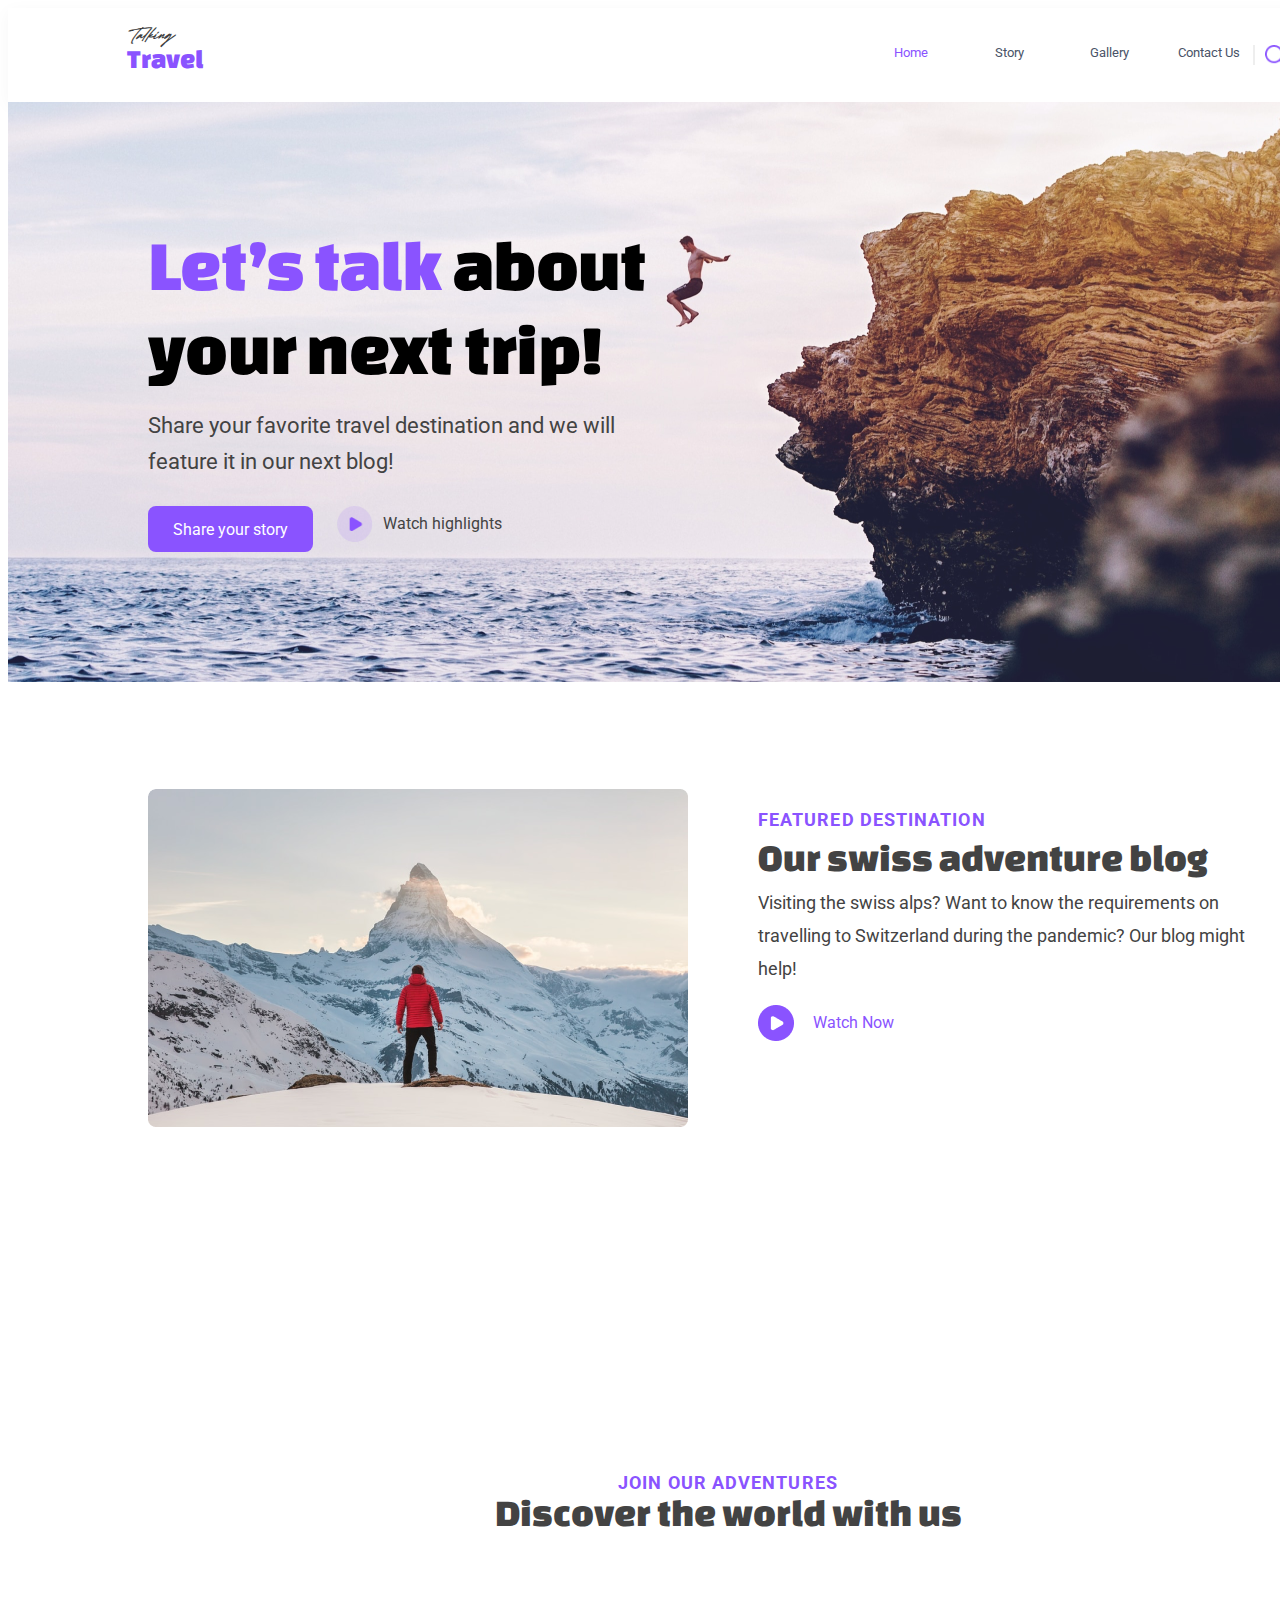
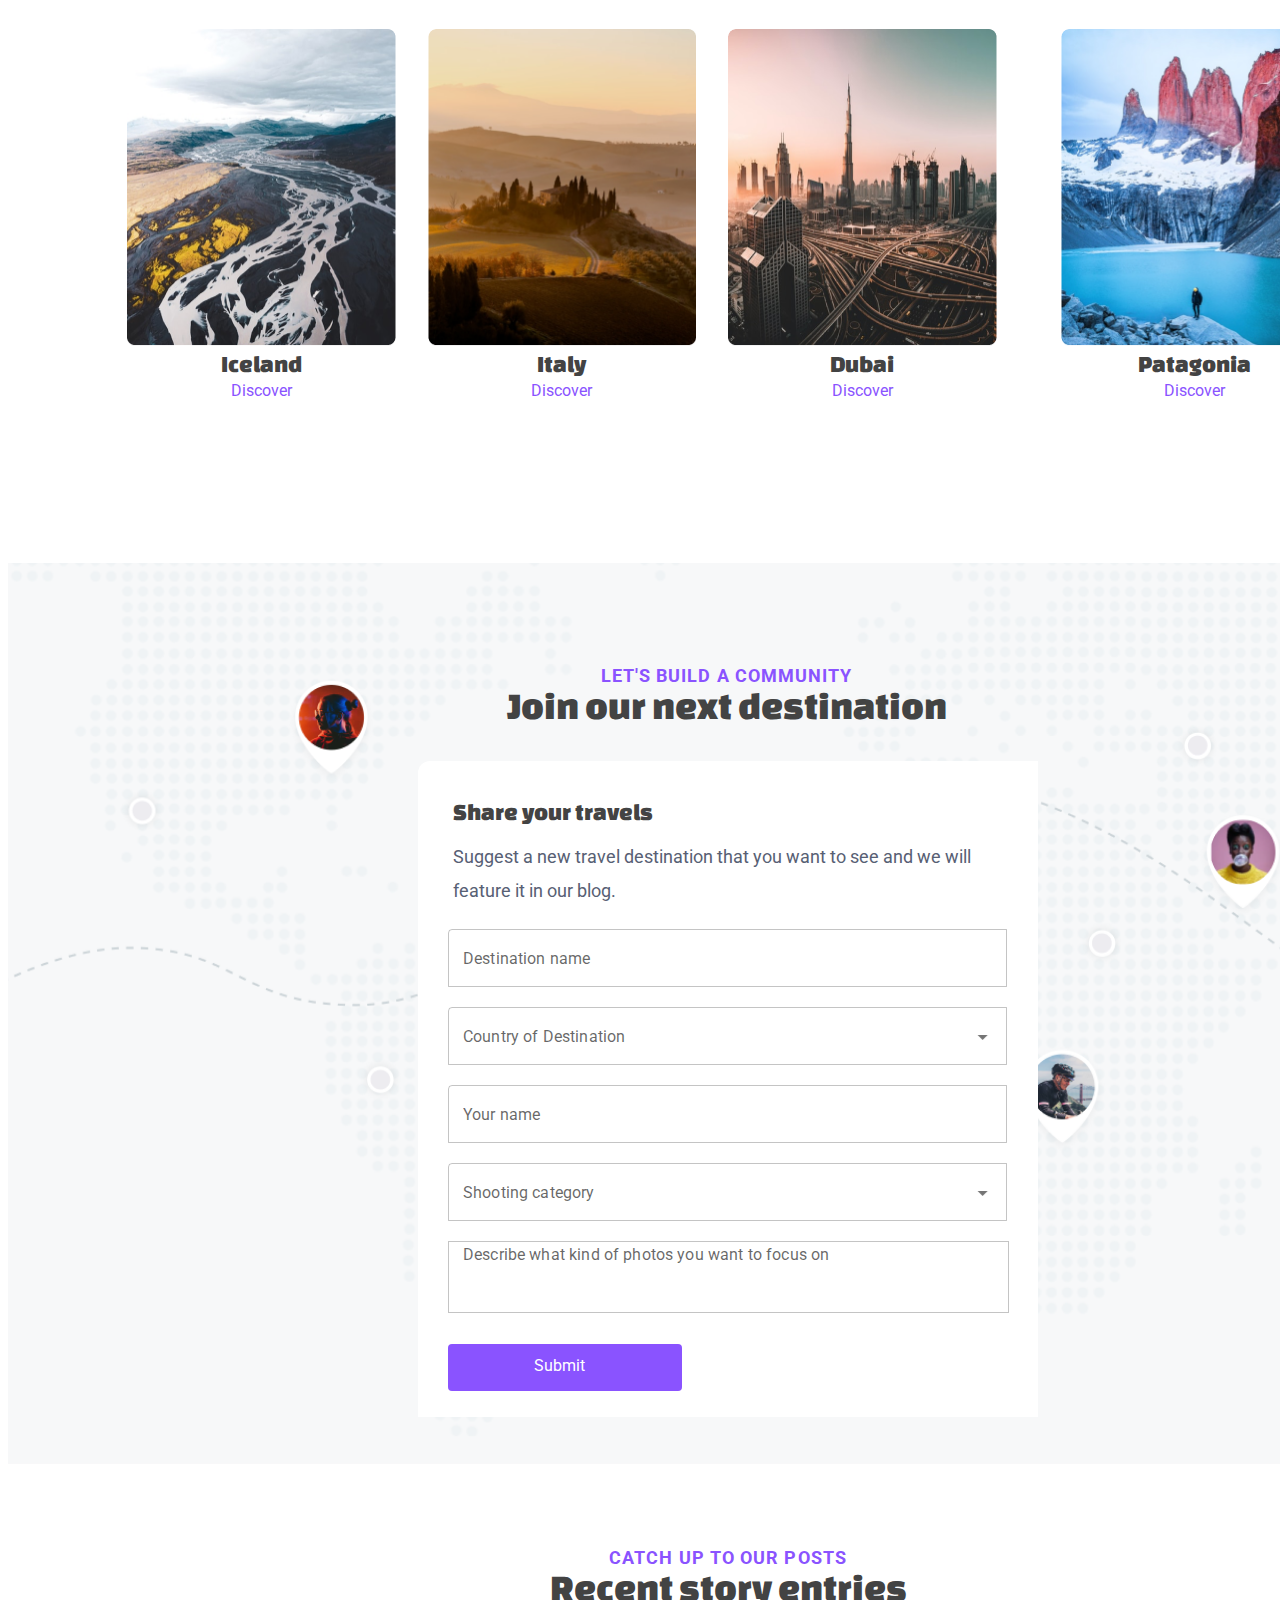
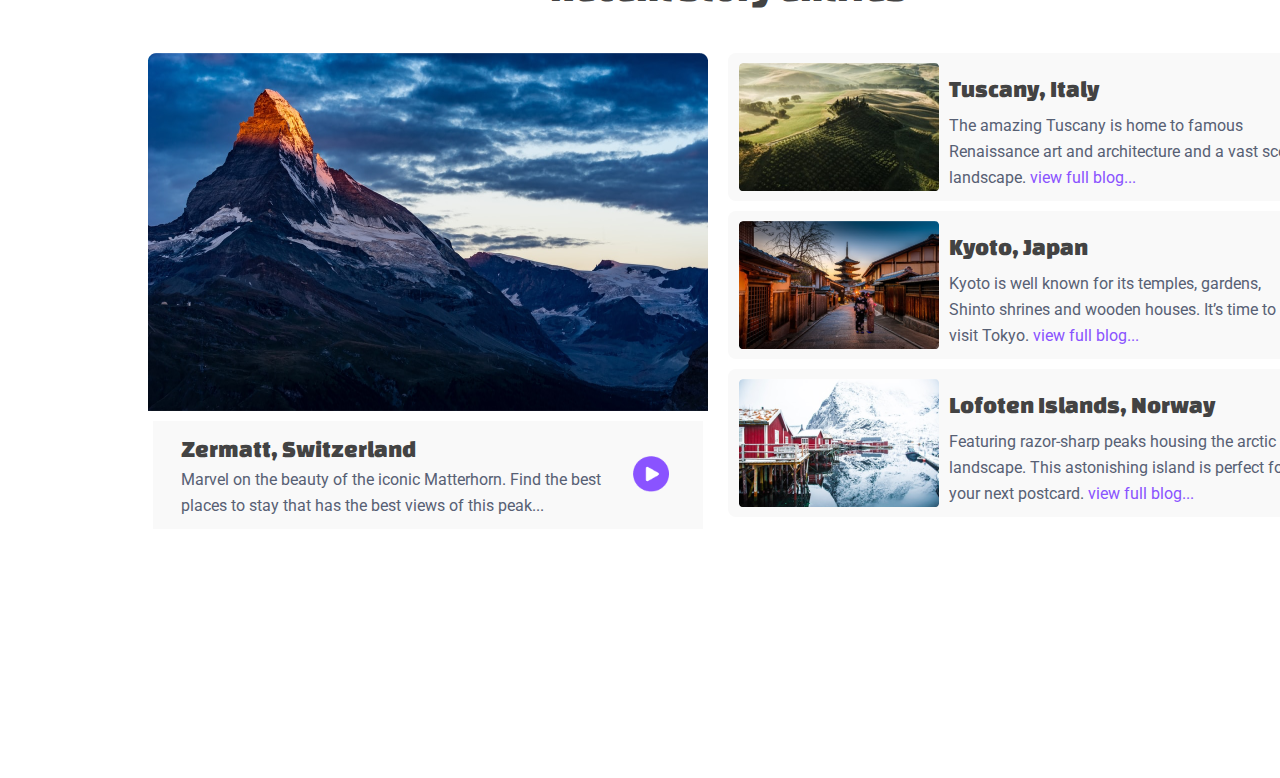
==== home.html @ e043bf08 "Последний блок 1-ой страницы" ====
<!DOCTYPE html>
<html lang="en">
<head>
    <meta charset="UTF-8">
    <meta name="viewport" content="width=device-width, initial-scale=1.0">
    <title>Document</title>
    <link rel="stylesheet" href="styles.css">
    <link href="https://fonts.googleapis.com/css?family=Changa+One:regular,italic" rel="stylesheet" />
    <link href="https://fonts.googleapis.com/css?family=Roboto:100,100italic,300,300italic,regular,italic,500,500italic,700,700italic,900,900italic" rel="stylesheet" />
</head>
<body>
    <div class="main-container">
        <!-- Внешний контейнер для всей секции -->
        <div class="outer-container">
            <!-- Внутренний контейнер для размещения элементов внутри внешнего контейнера -->
            <div class="inner-container">
                <!-- Контейнер для текста -->
                <div class="text-container">
                    
                    <div class="text-item talking">Talking</div>
                  
                    <div class="text-item travel">Travel</div>
                </div>
                <!-- Контейнер для кнопок и вертикальной линии -->
                <div class="button-wrapper-container">
                    <!-- Контейнер для всех кнопок -->
                    <div class="button-wrapper">
                        
                        <div class="button home">Home</div>
                        <div class="button story">Story</div>
                        <div class="button gallery">Gallery</div>
                        <div class="button contact-us">Contact Us</div>
                    </div>
                   
                    <div class="vertical-line"></div>
                    <div class="icon-button search-button"></div>
                    <div class="icon-button account-button"></div>
                </div>
            </div>
        </div>
        <div class="second-container">
            <div class="background-image"></div>
            <!-- Новый контейнер в пределах второго контейнера -->
            <div class="fixed-container">
                <!-- Внутренний контейнер -->
                <div class="inner-fixed-container">
                    <!-- Первый контейнер с текстом -->
                    <div class="text-section">
                        <p class="main-text">Let’s talk <span class="highlight">about your next trip!</span></p>
                    </div>
                    <!-- Второй контейнер с дополнительным текстом -->
                    <div class="secondary-text-section">
                        <p class="secondary-text">Share your favorite travel destination and we will feature it in our next blog!</p>
                    </div>

                    <!-- Общий контейнер -->
                    <div class="third-container">
                       <div class="story-container">
                            <button class="story-button">Share your story</button>
                        </div>
                        
                        <div class="action-container">
                          <div class="image-button">
                                <img src="icons/start.png" alt="Start">
                            </div>
                           <div class="text1-container">
                                <p class="watch-text">Watch highlights</p>
                            </div>
                        </div>
                    </div>
                </div>
            </div>
        </div>
        
        <div class="second_block">
            <div class="sec2_blok">
                <div class="background-snow"></div>
            </div>
            <div class="right-container">
                <div class="new-container">
                    <div class="section1">
                        <p class="sel1">FEATURED DESTINATION</p>
                    </div>
                    <div class="section2">
                        <p class="sel2">Our swiss adventure blog</p>
                    </div>
                    <div class="section3">
                        <p class="sel3"> Visiting the swiss alps? Want to know the requirements on travelling to Switzerland during the pandemic? Our blog might help!</p>
                    </div>
                </div>
                <div class="new-container button-container">
                    <div class="button-image">
                        <img src="icons/Group.png" alt="Group" width="36" height="36">
                    </div>
                    <div class="button-text">
                        <p class="Watch Now">Watch Now</p>
                    </div>
                </div> 
            </div>
        </div>

        <div class="third_block">
            <div class="top_container">
                <div class="main1">
                    <p>JOIN OUR ADVENTURES</p>
                </div>
                <div class="main2">
                    <p>Discover the world with us</p>
                </div>
            </div>
            <div class="new_section">
                <div class="left_container">
                    <div class="l1_container">
                        <div class="image_container">
                            <img src="icons/Iceland.png" alt="Iceland" class="image">
                            <div class="Iceland"></div>
                                <div class="text1">Iceland</div>
                                <div class="text2">Discover</div>
                            </div>
                        </div>
                    <div class="l2_container">
                        <div class="image_container">
                            <img src="icons/Italy.png" alt="Italy" class="image">
                            <div class="Italy"></div>
                                <div class="text1">Italy</div>
                                <div class="text2">Discover</div>
                            </div>
                        </div>
                    </div>
                
                <div class="right_container">
                    <div class="r1_container">
                        <div class="image_container">
                            <img src="icons/Dubai.png" alt="Dubai" class="image">
                            <div class="Dubai"></div>
                                <div class="text1">Dubai</div>
                                <div class="text2">Discover</div>
                            </div>
                        </div>
                    </div>
                    <div class="r2_container">
                        <div class="image_container">
                            <img src="icons/Patagonia.png" alt="Patagonia" class="image">
                            <div class="Patagonia"></div>
                                <div class="text1">Patagonia</div>
                                <div class="text2">Discover</div>
                            </div>
                        </div>
                    </div>
                </div>
               
               
                <div class="fourth_container">
                    <div class="people_back">
                        <!-- Первый контейнер -->
                        <div class="one">
                            <div class="sub-container1">
                                LET'S BUILD A COMMUNITY
                            </div>
                            <div class="sub-container2">
                                Join our next destination
                            </div>
                        </div>
                        
                
                        <div class="two">
                           
                            <div class="sub1_con">
                               <div class="share">
                                    Share your travels
                                </div>
                                <div class="suggest">
                                    Suggest a new travel destination that you want to see and we will feature it in our blog.
                                </div>
                            </div>
                            
                            
                            
                            <div class="sub2_con">
                               <div class="destination_name">
                                    <div class="destination_name2">
                                        <input type="text" class="input-field" value="Destination name">
                                        <div class="iconn"></div>
                                    </div>
                                </div>

                                
                                 <div class="destination_name">
                                    <div class="destination_name2">
                                        <input type="text" class="input-field" value="Country of Destination">
                                        <div class="iconn_back"></div>
                                    </div>
                                </div>

                                 <div class="destination_name">
                                    <div class="destination_name2">
                                        <input type="text" class="input-field" value="Your name">
                                        <div class="iconn"></div>
                                    </div>
                                </div>

                                 <div class="destination_name">
                                    <div class="destination_name2">
                                        <input type="text" class="input-field" value="Shooting category">
                                        <div class="iconn_back"></div>
                                    </div>
                                </div>

                                 <div class="name">
                                    <div class="name2">
                                        <input type="text" class="input-field" value="Describe what kind of photos you want to focus on">
                                    </div>
                                </div>

                            </div>
                           
                            <div class="txt_container">
                                <div class="buttons">
                                    <button class="submit_btn">Submit</button>
                                </div>
                             </div>
                        </div>
                        
                    </div>
                </div>
             
                <div class="fifth_container">
                    <div class="inner_container_1">
                        <div class="title1">
                            <div class="catch up to our posts">
                                CATCH UP TO OUR POSTS 
                            </div>
                            <div class="title2">
                                Recent story entries
                            </div>
                        </div>
                    </div>
                
                    <div class="inner_container_2">
                        <div class="first_section">
                            <div class="fr_s2">
                                <div class="big_back"></div>
                            </div>
                            <div class="fr_s3">
                                <div class="text-content">
                                    <div class="tex-container1">
                                        Zermatt, Switzerland
                                    </div>
                                    <div class="tex-container2">
                                        Marvel on the beauty of the iconic Matterhorn. Find the best places to stay that has the best views of this peak...
                                    </div>
                                </div>
                                <button class="image2_2">
                                    <img src="icons/Pl.png" alt="Image" class="button-image">
                                </button>
                            </div>                        
                        </div>
                
                        <div class="second_section">
                            <div class="box">
                                <div class="image-container" style="background: url('icons/Tuscany.png');"></div>
                                <div class="txt-contr">
                                    <div class="txt1">Tuscany, Italy</div>
                                    <div class="txt2">The amazing Tuscany is home to famous Renaissance art and architecture and a vast scenic landscape. <span class="violet">view full blog...</span></div>
                                </div>
                            </div>
                            <div class="box">
                                <div class="image-container" style="background: url('icons/Kyoto.png');"></div>
                                <div class="txt-contr">
                                    <div class="txt1">Kyoto, Japan</div>
                                    <div class="txt2">Kyoto is well known for its temples, gardens, Shinto shrines and wooden houses. It’s time to visit Tokyo. <span class="violet">view full blog...</span></div>
                                </div>
                            </div>
                            <div class="box">
                                <div class="image-container" style="background: url('icons/Lofoten.png');"></div>
                                <div class="txt-contr">
                                    <div class="txt1">Lofoten Islands, Norway</div>
                                    <div class="txt2">Featuring razor-sharp peaks housing the arctic landscape. This astonishing island is perfect for your next postcard. <span class="violet">view full blog...</span></div>
                                </div>
                            </div>
                        </div>                        
                                        
                    </div>
                </div>                
            </div>        
        </div>
    </body>
</html>
---- styles.css ----
/* Стили для первого контейнера, который будет содержать все остальные */
.main-container {
    width: 1440px;
    height: 3572.29px;
    top: -430px;
    left: -1008px;
    gap: 0px;
    opacity: 0px;
}

/* Стили для внешнего контейнера */
.outer-container {
    height: 90px;
    padding: 2px 0px; 
    gap: 10px;
    background: #FFFFFF;
    box-shadow: 0px 4px 16px 0px #0000000A;
    display: flex;
    align-items: center; 
    justify-content: center; 
}

/* Стили для внутреннего контейнера */
.inner-container {
    width: 1202px;
    height: 64px;
    gap: 0;
    display: flex;
    justify-content: space-between;
    align-items: center; 
}

/* Стили для нового контейнера внутри внутреннего контейнера */
.text-container {
    width: 100px;
    height: 64px;
    display: flex;
    flex-direction: column; 
    position: relative; 
}

/* Контейнер для кнопок и вертикальной линии */
.button-wrapper-container {
    display: flex;
    align-items: center;
}

/* Стили для текста */
.text-item {
    position: absolute;
    display: flex;
    align-items: center;
    justify-content: center;
    color: #FFFFFF; 
    font-size: 14px; 
}

@font-face {
    font-family: "Black Signature PERSONAL USE ONLY";
    src:  url('./fonts/BlackSignaturePersonalUseOnly.otf');
}

/* Стили для слова "Talking" */
.talking {
    width: 42.39px;
    height: 28.26px;
    left: 3.14px;
    gap: 0px;
    opacity: 1; 
    font-family: 'Black Signature PERSONAL USE ONLY'; 
    font-size: 15.7px;
    font-style: italic;
    font-weight: 400;
    line-height: 28.26px;
    text-align: center;
    color: #3E3E3E;
}

/* Стили для слова "Travel" */
.travel {
    width: 76.15px;
    height: 28.26px;
    top: 21.79px;
    gap: 0px;
    opacity: 0px;
    font-family: Changa One;
    font-size: 26.69px;
    font-weight: 400;
    line-height: 28.26px;
    text-align: center;  
    color: #8A53FF;  
}

/* Стили для кнопок контейнера */
.button-container {
    width: 457px;
    height: 24px;
    gap: 18px;
    opacity: 1px;
    display: flex;
    align-items: center;
    justify-content: space-between; 
}

/* Стили для обертки кнопок */
.button-wrapper {
    width: 359px;
    height: 19px;
   
    opacity: 1; 
    display: flex;
    justify-content: space-between;
}

/* Общие стили для кнопок */
.button {
    height: 19px;
    display: flex;
    align-items: center;
    justify-content: center;
    font-family: Roboto;
    font-size: 16px;
    font-weight: 400;
    line-height: 18.75px;
    text-align: center;
    background: transparent; 
    opacity: 1; 
}

.home {
    width: 34.54px;
height: 14.92px;
top: 1.96px;
left: -0px;
gap: 0px;
opacity: 0px;
font-family: Roboto;
font-size: 12.56px;
font-weight: 400;
line-height: 14.72px;
text-align: center;
color: #8A53FF;

}

.story {
    width: 29.05px;
    height: 14.92px;
    top: 1.96px;
    left: 77.72px;
    gap: 0px;
    opacity: 0px;
    font-family: Roboto;
    font-size: 12.56px;
    font-weight: 400;
    line-height: 14.72px;
    text-align: center;
    color: #495367;
}

.gallery {
    width: 39.25px;
    height: 14.92px;
    top: 1.96px;
    left: 149.16px;
    gap: 0px;
    opacity: 0px;
    font-family: Roboto;
    font-size: 12.56px;
    font-weight: 400;
    line-height: 14.72px;
    text-align: center;
    color: #495367;
}

.contact-us {
    width: 68.07px;
    height: 14.92px;
    top: 1.96px;
    left: 213.77px;
    gap: 0px;
    opacity: 0px;
    font-family: Roboto;
    font-size: 12.56px;
    font-weight: 400;
    line-height: 14.72px;
    text-align: center;
    color: #495367;
    margin-right: 10px;
    margin-left: -20px;
}

/* Стили для вертикальной линии */
.vertical-line {
    width: 0px;
    height: 18.53px;
    gap: 0px;
    border: 0.79px 0px 0px 0px;
    opacity: 0px;
    angle: -90 deg;
    border: 0.79px solid #EEEEEE
}

/* Стили для иконки поиска */
.search-button {
    width: 20px;
    height: 20px;
    background-image: url('icons/search.png');
    background-size: cover; 
    border: none; 
    top: 2px;
    left: 395px;
    gap: 0px;
    border: 2px 0px 0px 0px;
    opacity: 0px;
    margin-right: 20px;
    margin-left: 10px; 
}

/* Стили для иконки аккаунта */
.account-button {
    width: 24px;
    height: 24px;
    background-image: url('icons/account.png');
    background-size: cover; 
    order: none; 
    opacity: 0px;
}

/* Стили для второго контейнера - главный */
.second-container {
    width: 1440px;
    height: 580px;
    gap: 0px;
    background: linear-gradient(90deg, #FFFFFF -0.92%, rgba(255, 255, 255, 0) 75.6%);
    position: relative; 
    opacity: 0px;
    display: flex;
   
}

/* Стили для фона с изображением */
.background-image {
    width: 100%;
    height: 100%;
    background-image: url('icons/rockAndSea.png');
    background-size: cover;
    background-position: center; 
    background-repeat: no-repeat;
}

/* Стили для нового фиксированного контейнера */
.fixed-container {
    width: 765px; 
    height: 500px; 
    padding: 40px 120px 40px 140px;
    gap: 34px;
    position: absolute; 
    opacity: 0px;
    top: 0; 
    left: 0; 

}

/* Стили для внутреннего контейнера - текст на фото */
.inner-fixed-container {
    width: 505px;
    height: 252px; 
    gap: 12px;
    opacity: 0px;
}

/* Стили для первого текстового контейнера */
.text-section {
    width: 505px;
    height: 252px;
    gap: 12px;
    display: flex;
    align-items: center; 
    opacity: 0px;
}

/* Основной текст - Let's talk */
.main-text {
    font-family: Changa One;
    font-size: 73px;
    font-weight: 400;
    line-height: 84px;
    letter-spacing: -0.01em;
    text-align: left;
    color: #8A53FF; 
    margin-top: 150px; 
} 

/* Стили для второго текстового контейнера */
.secondary-text-section {   
    width: 396.46px;
    height: 57px;
    gap: 0px;
    opacity: 0px;

}

/* Дополнительный текст  - Share your... */
.secondary-text {
    width: 505px;
    height: 72px;
    gap: 0px;
    opacity: 0px;
    font-family: Roboto;
    font-size: 22px;
    font-weight: 400;
    line-height: 36px;
    text-align: left;
    color: #434343;
    margin-top: 50px;
}

/* Выделенный текст */
.highlight {
    font-size: inherit; 
    font-weight: inherit; 
    color: #000000; 
}

/* Стили для второго текстового контейнера */
.secondary-text-section {
    width: 505px;
    height: 72px;
    gap: 0;
    display: flex;
    align-items: center; 
}

/* Общий контейнер - где кнопки и текст  */
.third-container {
    display: flex;
    flex-direction: row;
    gap: 24px;
    width: 359.8px;
    height: 46px;
    opacity: 0px; 
    margin-top: 40px; 
}

/* Второй контейнер с кнопкой */
.story-container {
    width: 165.17px;
    height: 46px;
    background: #8A53FF; 
    display: flex;
    align-items: center;
    justify-content: center;
    border-radius: 4px 0px 0px 0px;
    opacity: 1; 
    border-radius: 8px; 
}

.story-button {
    width: 146.12px;
    height: 19px;
    font-family: Roboto;
    font-size: 16px;
    font-weight: 400;
    line-height: 18.75px;
    text-align: center;
    color: #FFFFFF; 
    background: none;
    border: none;
}

/* Третий контейнер с кнопкой и текстом  - play/watch */
.action-container {
    display: flex;
    gap: 0;
    width: 170.63px;
    height: 36px;
    padding: 0;
    opacity: 1; 
}

/* Контейнер для кнопки с изображением */
.image-button {
    width: 36px;
    height: 36px;
    align-items: center; 
    justify-content: center; 
    
    margin-right: 10px; 
}

/* Кнопка с изображением  - play */
.image-button img {
    width: 36px;
    height: 36px;
}

/* Контейнер с текстом Watch highlights */
.text1-container {
    width: 170.63px;
    height: 36px;
    padding: 0px;
    gap: 0px;
    opacity: 0px;
    display: flex;
    align-items: center;
    justify-content: center; 
}

.watch-text {
   width: 124.63px;
    height: 36px;
    top: 5px;
    left: 235.17px;
    gap: 0px;
    opacity: 0px;
    font-family: Roboto;
    font-size: 16px;
    font-weight: 400;
    line-height: 36px;
    text-align: left;
    color: #434343;
}

.second_block {
    width: 1160px;
    height: 552px;
    padding: 107px 140px 107px 140px;
    gap: 0px;
    opacity: 0px;
    background: #FFFFFF;  
    display: flex; 
}

/* Стили для блока с фоном */
.sec2_blok {
    width: 540px;
    height: 338px;
    padding: 0px;
    gap: 10px;
    opacity: 1;
}

/* Стили для контейнера с фоном внутри */
.background-snow {
    width: 540px;
    height: 338px;
    border-radius: 8px 0px 0px 0px;
    background-image: url('icons/Featured.png'); 
    background-position: center;
    opacity: 1; 
}

/* Стили для правого контейнера */
.right-container {
    width: 580px;
    height: 292px;
    padding: 30px 0px 0px 0px;
    gap: 24px;
    opacity: 1;
    margin-left: 70px
}

.section1 {
    width: 520px;
    height: 21px;
    gap: 0px;
    opacity: 1; 
    color: #8A53FF;
    display: flex;
    align-items: center; 
}

.section1 p {
    font-family: Roboto;
    font-size: 18px;
    font-weight: 700;
    line-height: 21.09px;
    letter-spacing: 0.06em;
    text-align: left;
    margin: 0; 
    margin-bottom: 20px;
}

.section2 {
    width: 520px;
    height: 36px;
    gap: 0px;
    opacity: 1;
    color: #434343;
    display: flex;
    align-items: center; 
}

.section2 p {
    font-family: Changa One;
    font-size: 39px;
    font-weight: 400;
    line-height: 36px;
    text-align: left;
    margin: 0; 
}

.section3 {
    width: 520px;
    height: 99px;
    gap: 0px;
    opacity: 1; 
    color: #434343;
    display: flex;
    align-items: flex-start; 
    
}

.section3 p {
    font-family: Roboto;
    font-size: 18px;
    font-weight: 400;
    line-height: 33px;
    text-align: left;
    margin: 0; 
    margin-top: 10px; 
}

.button-container {
    width: 143.77px;
    height: 36px;
    gap: 0px;
    opacity: 1; 
    display: flex;
    align-items: center; 
    margin-top: 30px; 
}

.button-image {
    width: 36px;
    height: 36px;
}

.button-text {
    width: 95.77px;
    height: 36px;
    font-family: Roboto;
    font-size: 16px;
    font-weight: 400;
    line-height: 36px; 
    text-align: center; 
    color: #8A53FF;
    padding: 0; 
    display: flex; 
    align-items: center; 
    justify-content: center; 
}

/* третий блок */
.third_block {
    width: 1200px;
    height: 621px;
    padding: 24px 119px 70px 119px;
    gap: 48px;
    opacity: 1;
    margin-bottom: 0px;
}

/* заголовок */
.top_container {
    width: 1202px;
    height: auto; 
    gap: 8px;
    opacity: 1; 
    margin-bottom: 80px;
}

.main1 {
    width: 1202px;
    height: auto;
    gap: 0;
    opacity: 1; 
    text-align: center;
    color: #8A53FF;
}

.main1 p {
    font-family: Roboto;
    font-size: 18px;
    font-weight: 700;
    line-height: 21.09px;
    letter-spacing: 0.06em;
    margin: 0;
}

.main2 {
    width: 1202px;
    height: 40px;
    gap: 0;
    opacity: 1; 
    text-align: center;
    color: #434343;
}

.main2 p {
    font-family: Changa One;
    font-size: 39px;
    font-weight: 400;
    line-height: 40px;
    margin: 0;
}

.new_section {
    width: 1202px;
    height: 430px;
    gap: 0px;
    opacity: 0px;
    
    opacity: 1;
    display: flex; 
}

.left_container, .right_container {
    width: 601px;
    height: 410px;
    gap: 0px;
    opacity: 1;
    display: flex;
    
}

.l1_container, .l2_container, .r1_container, .r2_container {
    width: 300.5px;
    height: 410px;
    padding: 16px 0px 0px 0px;
    gap: 10px;
    display: flex; 
    opacity: 1;
}

.image_container {
    width: 268.5px;
    height: 317.05px;
    gap: 0px;
    border-radius: 8px 0px 0px 0px;
    opacity: 1;
    display: flex;
    flex-direction: column;
    align-items: center;
}

.image {
    width: 268.5px;
    height: 317.05px;
    border-radius: 8px 0px 0px 0px;
}

.text1 {
    width: 268.5px;
    height: 36px;
    gap: 0px;
    opacity: 1;
    color: #434343;
    font-family: Changa One;
    font-size: 24px;
    font-weight: 400;
    line-height: 36px;
    text-align: center;
}

.text2 {
    width: 268.5px;
    height: 14.95px;
    gap: 0px;
    opacity: 1;
    color: #8A53FF;
    font-family: Roboto;
    font-size: 16px;
    font-weight: 400;
    line-height: 18.75px;
    text-align: center;
}

.fourth_container {

    width: 1440px;
    height: 901.18px;
    top: 1843px;
    gap: 0px;
    opacity: 0px;
    background-image: url('icons/Share.png');
    display: flex; 
    justify-content: center; 
    align-items: center; 
}

.people_back {
    width: 620px;
    height: 758px;
    top: 1917.03px;
    left: 391.5px;
    padding: 20px 0px 0px 0px;
    gap: 30px;
    opacity: 1;
}

.one {
    width: 617px;
    height: 76px;
    gap: 15px;
    opacity: 1;
    margin-top: -20px; 
    margin-bottom: 40px;
    align-items: center;
    margin-top: 20px;
  
}

.two {
    width: 560px;
    height: 600px;
    padding: 28px 30px 28px 30px;
    gap: 17px;
    border-radius: 12px 0px 0px 0px;
    opacity: 1;
    background: #FFFFFF;
    margin-top: -20px;
   
}

/* Первый подконтейнер */
.sub-container1 {
    width: 617px;
    height: 21px;
    gap: 0px;
    opacity: 1;
    color: #8A53FF;
    font-family: Roboto;
    font-size: 18px;
    font-weight: 700;
    line-height: 21.09px;
    letter-spacing: 0.06em;
    text-align: center;
}

/* Второй подконтейнер */
.sub-container2 {
    width: 617px;
    height: 40px;
    gap: 0px;
    opacity: 1; 
    color: #434343;
    font-family: 'Changa One', sans-serif;
    font-size: 39px;
    font-weight: 400;
    line-height: 40px;
    text-align: center;
}

.sub1_con {
    width: 557px;
    height: 110px;
    gap: 6px;
    opacity: 1; 
    margin-bottom: 30px;
}

/* полочки */
.sub2_con {
    width: 557px;
    height: 420px;
    gap: 10px;
    opacity: 1;
    margin-bottom: 5px;
}

.txt_container{
    width: 215px;
    height: 20px;
    padding: 13.5px 9.35px 13.5px 9.52px;
    gap: 0px;
    border-radius: 4px 4px 4px 4px;
    opacity: 1;
    margin-top: 15px;
    background: #8A53FF;  
    margin-top: -10px;
}

.submit_btn {
    width: 203.12px;
    height: 19px;
    opacity: 1;
    font-family: 'Roboto';
    font-size: 16px;
    font-weight: 400;
    line-height: 18.75px;
    text-align: center;
    color: #FFFFFF;
    background: none;
    border: none; 
    padding: 0; 
    cursor: pointer; 
    border-radius: 20x;
}

/* Первый подконтейнер */
.share {
    width: 557px;
    height: 36px;
    font-family: 'Changa One', sans-serif;
    font-size: 24px;
    font-weight: 400;
    line-height: 36px;
    text-align: left;
    color: #434343; 
    background: none; 
    padding: 5px;
}

/* Второй подконтейнер */
.suggest {
    width: 557px;
    height: 68px;
    font-family: 'Roboto', sans-serif;
    font-size: 18px;
    font-weight: 400;
    line-height: 34px;
    text-align: left;
    color: #576074; 
    background: none;
    padding: 5px; 
}

.destination_name{
    width: 533px; 
    height: 56px; 
    padding: 0px 12px; 
    gap: 0;
    border-radius: 4px 0px 0px 0px;
    border: 1px solid #0000003B; 
    opacity: 1; 
    margin-bottom: 20px;
}

.destination_name2 {
    width: 533px; 
    height: auto;
    padding: 16px 0px; 
    gap: 8px;
    opacity: 1; 
    display: flex;
    align-items: center;
}

.input-field {
    width: 501px; 
    height: 24px;
    border: none;
    font-family: Roboto;
    font-size: 16px;
    font-weight: 400;
    line-height: 24px;
    letter-spacing: 0.15px;
    text-align: left;
    color: #00000099; 
    background: none; 
}

.iconn {
    width: 24px;
    height: 24px;
    opacity: 1;
}

.iconn_back {
    width: 24px;
    height: 24px;
    opacity: 1;
    background-image: url('icons/Arrow.png');
}

.name {
    width: 557px;
    height: 102px;
    gap: 3px;
    opacity: 1;   
}

.name2 {
    width: 535px;
    height: 70px;
    gap: 8px;
    opacity: 1;
    font-family: Roboto;
    font-size: 16px;
    font-weight: 400;
    line-height: 24px;
    letter-spacing: 0.15000000596046448px;
    text-align: left;
    color: #00000099;
    border: 1px solid #0000003B; 
    display: flex;
    padding: 0px 12px; 
}

.fifth_container {
    width: 1200px;
    height: 748.11px;
    padding: 83px 120px 83px 120px;
    gap: 30px;
    opacity: 1;
    display:flex;
    flex-direction: column;
}

.inner_container_1 {
    width: 1200px;
    height: 76px;
    gap: 15px;
    opacity: 1;
    display:flex;
}

.inner_container_2 {
    width: 1200px;
    height: 476.11px;
    gap: 0px;
    opacity: 1;
    display:flex;
}

.title1 {
    width: 1200px;
    height: 21px;
    gap: 0px;
    opacity: 1;
}

.catch {
    font-family: Roboto;
    font-size: 18px;
    font-weight: 700;
    line-height: 21.09px;
    letter-spacing: 0.06em;
    text-align: center;
    color:  #8A53FF;
}

.title2 {
    width: 1200px;
    height: 40px;
    gap: 0px;
    opacity: 1;
    font-family: Changa One;
    font-size: 39px;
    font-weight: 400;
    line-height: 40px;
    text-align: center;
    color: #434343;
}

.first_section {
    width: 600px;
    height: 100%; 
    gap: 10px;
    opacity: 1;
    display: flex;
    flex-direction: column; 
    align-items: center; 
}

.second_section {
    width: 600px;
    height: 100%; 
    gap: 10px;
    opacity: 1;
}

.fr_s2 {
    width: 560px;
    height: 378.11px; 
    gap: 0px;
    opacity: 1;
    display: flex;
    background-image: url('icons/Big.png');

}

.big_back {
    width: 560px;
    height: 358.11px;
    gap: 0px;
    border-radius: 8px 8px px 0px;
    opacity: 1;
   
}

.fr_s3 {
    width: 550px;
    height: 118px;
    gap: 28px;
    opacity: 1;
    display: flex;
    justify-content: center;
    align-items: center;
    gap: 10px;
    background: #F9F9F9;
}

.inn-container {
    width: 440px;
    height: 90px; 
    gap: 2px;
    opacity: 1;
    margin-left: -70px;
}

.tex-container1 {
    width: 435.13px;
    height: 36px;
    gap: 0px;
    opacity: 1;
    font-family: 'Changa One', sans-serif;
    font-size: 24px;
    font-weight: 400;
    line-height: 36px;
    text-align: left;
    color: #434343;
}

.tex-container2 {
    width: 435.13px;
    height: 52px;
    gap: 0px;
    opacity: 1;
    font-family: 'Roboto', sans-serif;
    font-size: 16px;
    font-weight: 400;
    line-height: 26px;
    text-align: left;
    color: #576074;
}

.image2_2 {
    width: 48.87px;
    height: 48px;
    gap: 0px;
    opacity: 0px;
    border: none;
    background: none;
}

.box {
    width: 571px;
    height: 128px;
    padding: 10px 11px;
    gap: 20px;
    border-radius: 8px 8px 8px 8px;
    opacity: 1;
    margin-bottom: 10px;
    background: #F9F9F9;
    display: flex; 
    align-items: flex-start; 
    gap: 10px; 
}

.image-container {
    width: 200px;
    height: 128px;
    border-radius: 4px 0px 0px 0px;
    background-size: cover;
    background-position: center;
}

.txt-contr {
    width: 358px;
    height: 128px; 
    padding: 8px 0px 0px 0px;
    display: flex;
    flex-direction: column;
    gap: 6px;
}

.txt1 {
    width: 358px;
    height: 36px;
    font-family: 'Changa One', sans-serif;
    font-size: 24px;
    font-weight: 400;
    line-height: 36px;
    text-align: left;
    color: #434343;
    gap: 0px;
    opacity: 1;

}

.txt2 {
    width: 358px;
    height: 78px;
    font-family: 'Roboto', sans-serif;
    font-size: 16px;
    font-weight: 400;
    line-height: 26px;
    text-align: left;
    color: #576074;
    gap: 0px;
    opacity: 1;
}

.violet {
    color: #8A53FF;
}
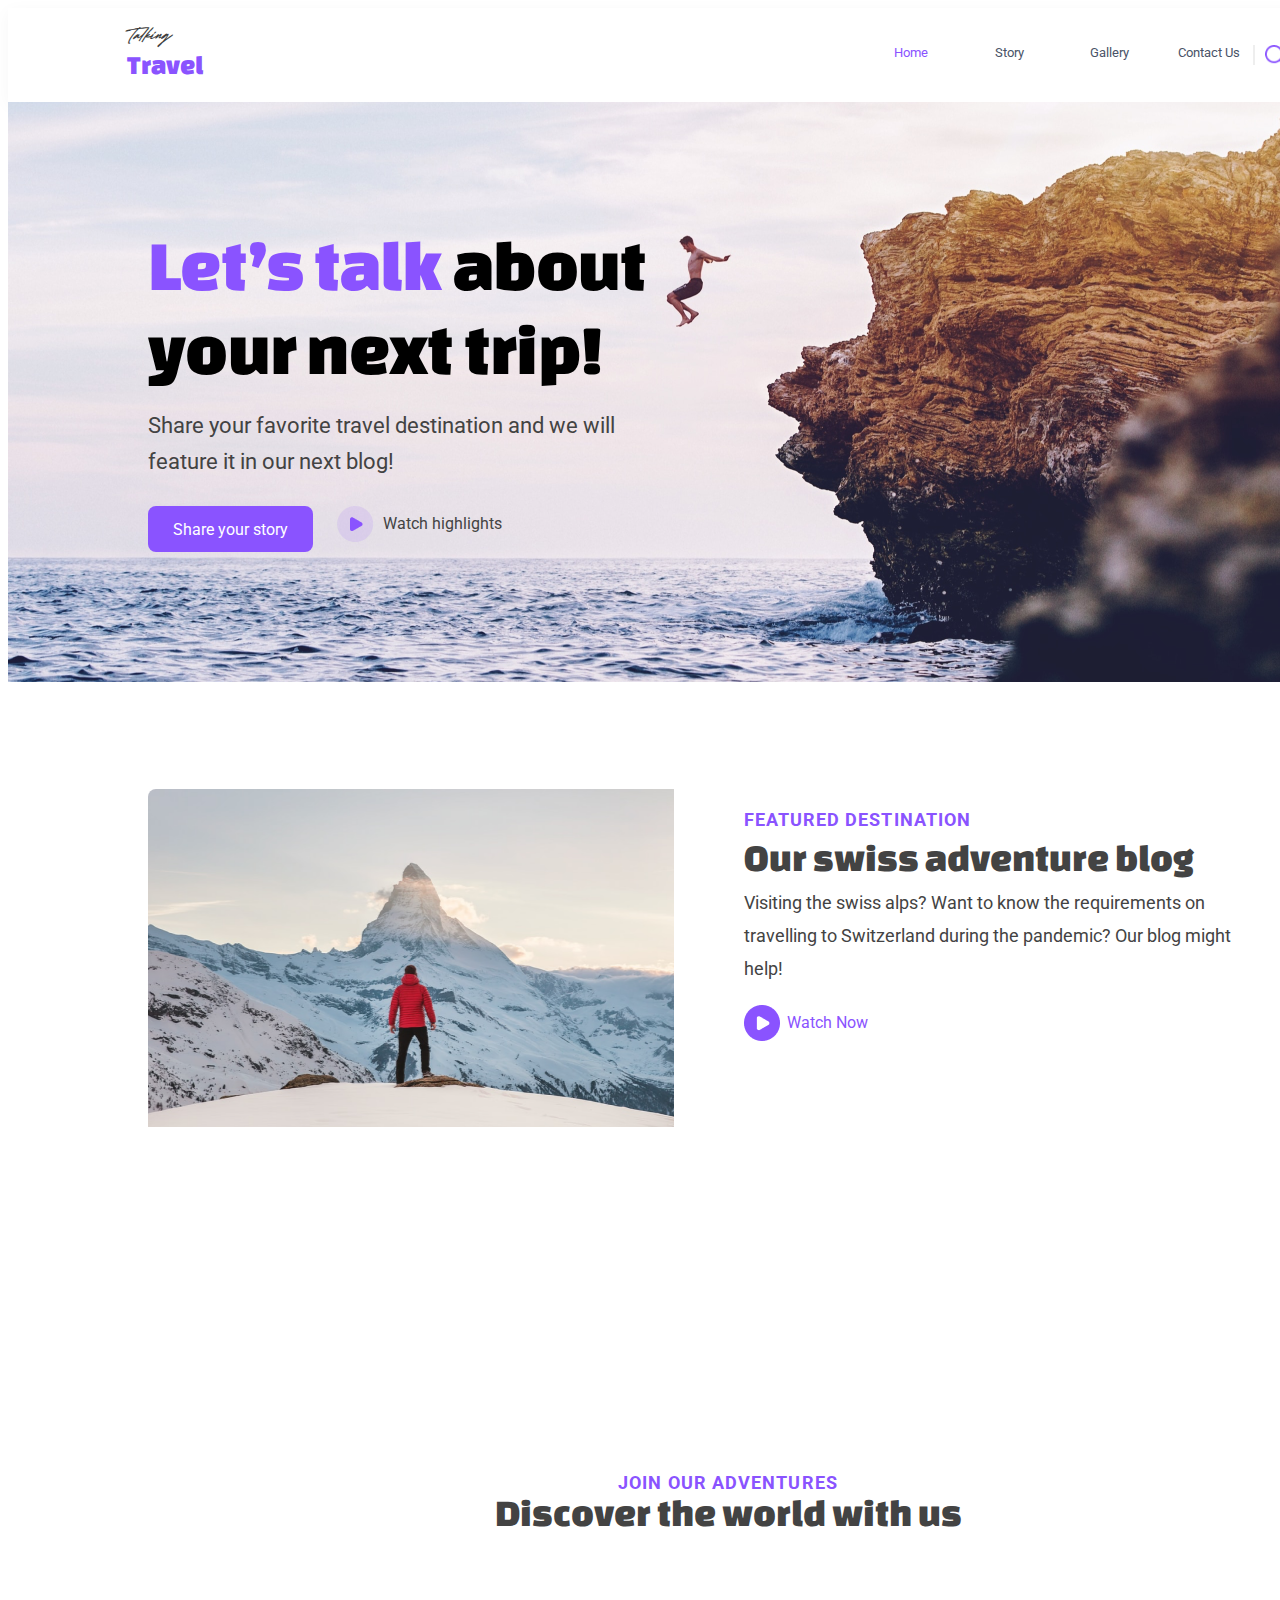
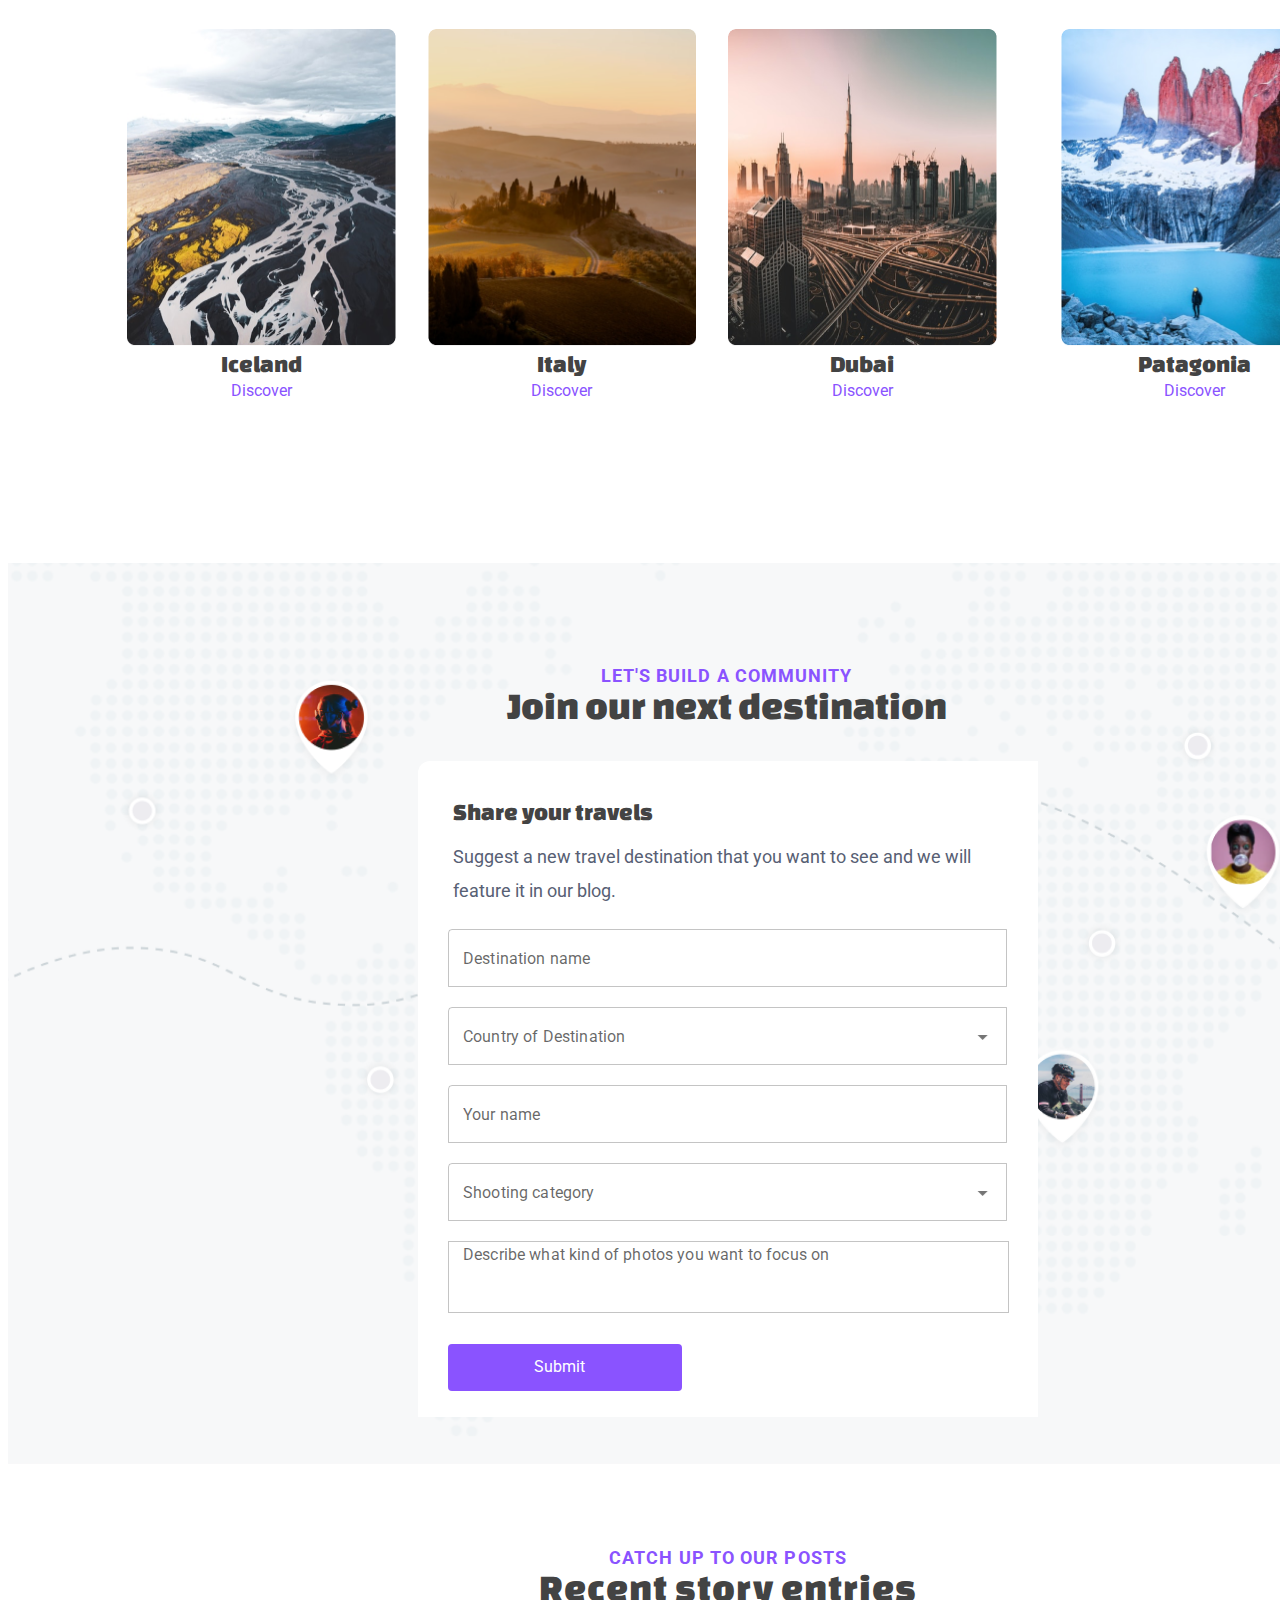
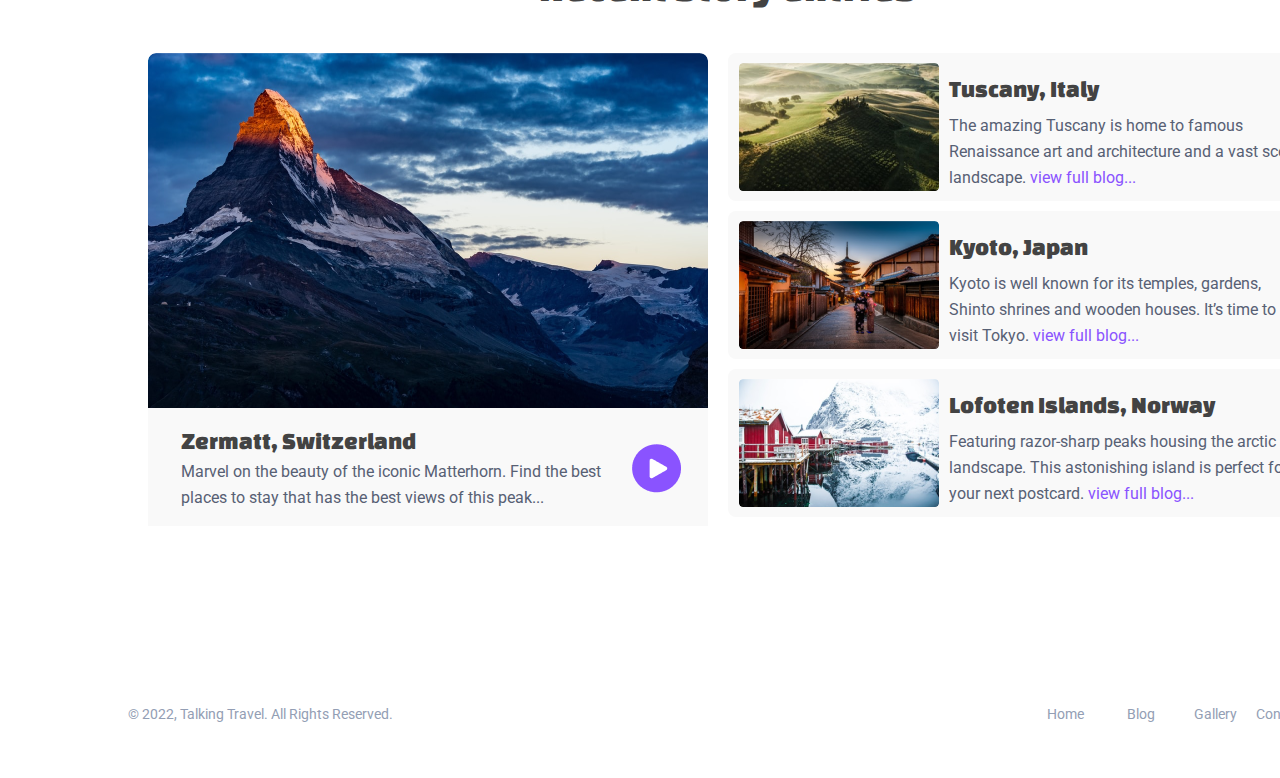
==== commit ddb777b6: "сделана полностью первая страница" ====
--- a/home.html
+++ b/home.html
@@ -1,5 +1,6 @@
 <!DOCTYPE html>
 <html lang="en">
+
 <head>
     <meta charset="UTF-8">
     <meta name="viewport" content="width=device-width, initial-scale=1.0">
@@ -8,30 +9,22 @@
     <link href="https://fonts.googleapis.com/css?family=Changa+One:regular,italic" rel="stylesheet" />
     <link href="https://fonts.googleapis.com/css?family=Roboto:100,100italic,300,300italic,regular,italic,500,500italic,700,700italic,900,900italic" rel="stylesheet" />
 </head>
+
 <body>
-    <div class="main-container">
-        <!-- Внешний контейнер для всей секции -->
-        <div class="outer-container">
-            <!-- Внутренний контейнер для размещения элементов внутри внешнего контейнера -->
-            <div class="inner-container">
-                <!-- Контейнер для текста -->
-                <div class="text-container">
-                    
-                    <div class="text-item talking">Talking</div>
-                  
-                    <div class="text-item travel">Travel</div>
-                </div>
-                <!-- Контейнер для кнопок и вертикальной линии -->
-                <div class="button-wrapper-container">
-                    <!-- Контейнер для всех кнопок -->
-                    <div class="button-wrapper">
-                        
-                        <div class="button home">Home</div>
-                        <div class="button story">Story</div>
-                        <div class="button gallery">Gallery</div>
-                        <div class="button contact-us">Contact Us</div>
-                    </div>
-                   
+    <div class="main_block">
+        <div class="cap">
+            <div class="header_with_text">
+               <div class="text_talking_and_travel">
+                 <div class="talking_text">Talking</div>
+                  <div class="travel_text">Travel</div>
+                </div>
+                  <div class="button_home_story_gallery_contactUs_search_account">
+                     <div class="button_home_story_gallery_contactUs">
+                        <div class="buttonOne home_txt">Home</div>
+                        <div class="buttonOne story_txt">Story</div>
+                        <div class="buttonOne gallery_txt">Gallery</div>
+                        <div class="buttonOne contact-us_txt">Contact Us</div>
+                    </div>
                     <div class="vertical-line"></div>
                     <div class="icon-button search-button"></div>
                     <div class="icon-button account-button"></div>
@@ -40,31 +33,25 @@
         </div>
         <div class="second-container">
             <div class="background-image"></div>
-            <!-- Новый контейнер в пределах второго контейнера -->
-            <div class="fixed-container">
-                <!-- Внутренний контейнер -->
-                <div class="inner-fixed-container">
-                    <!-- Первый контейнер с текстом -->
-                    <div class="text-section">
-                        <p class="main-text">Let’s talk <span class="highlight">about your next trip!</span></p>
-                    </div>
-                    <!-- Второй контейнер с дополнительным текстом -->
-                    <div class="secondary-text-section">
-                        <p class="secondary-text">Share your favorite travel destination and we will feature it in our next blog!</p>
-                    </div>
-
-                    <!-- Общий контейнер -->
-                    <div class="third-container">
-                       <div class="story-container">
-                            <button class="story-button">Share your story</button>
-                        </div>
-                        
-                        <div class="action-container">
-                          <div class="image-button">
+            <div class="all_text_and_button">
+                <div class="text_lets_talk ">
+                    <div class="text_section">
+                        <p class="main_text_style">Let’s talk <span class="highlight_style">about your next trip!</span></p>
+                    </div>
+                    <div class="secondary-text-section_shareYou">
+                        <p class="text_share_you">Share your favorite travel destination and we will feature it in our next blog!</p>
+                    </div>
+
+                    <div class="block_button_and_watch">
+                       <div class="story_button_block">
+                            <button class="story_button">Share your story</button>
+                        </div>
+                        <div class="action_block ">
+                          <div class="image_button_play">
                                 <img src="icons/start.png" alt="Start">
                             </div>
-                           <div class="text1-container">
-                                <p class="watch-text">Watch highlights</p>
+                           <div class="block_watch_highlights">
+                                <p class="watch_text">Watch highlights</p>
                             </div>
                         </div>
                     </div>
@@ -73,11 +60,9 @@
         </div>
         
         <div class="second_block">
-            <div class="sec2_blok">
-                <div class="background-snow"></div>
-            </div>
-            <div class="right-container">
-                <div class="new-container">
+            <div class="background_snow"></div>
+                 <div class="right-container">
+                
                     <div class="section1">
                         <p class="sel1">FEATURED DESTINATION</p>
                     </div>
@@ -87,12 +72,12 @@
                     <div class="section3">
                         <p class="sel3"> Visiting the swiss alps? Want to know the requirements on travelling to Switzerland during the pandemic? Our blog might help!</p>
                     </div>
-                </div>
-                <div class="new-container button-container">
-                    <div class="button-image">
+                
+                <div class="button-container_watch_now_play">
+                    <div class="button-image_play">
                         <img src="icons/Group.png" alt="Group" width="36" height="36">
                     </div>
-                    <div class="button-text">
+                    <div class="button-text_watch_now">
                         <p class="Watch Now">Watch Now</p>
                     </div>
                 </div> 
@@ -100,15 +85,15 @@
         </div>
 
         <div class="third_block">
-            <div class="top_container">
-                <div class="main1">
+            <div class="join_and_discover_container ">
+                <div class="main1_join_our ">
                     <p>JOIN OUR ADVENTURES</p>
                 </div>
-                <div class="main2">
+                <div class="main2_discover_the_world">
                     <p>Discover the world with us</p>
                 </div>
             </div>
-            <div class="new_section">
+            <div class="photo_and_country_section">
                 <div class="left_container">
                     <div class="l1_container">
                         <div class="image_container">
@@ -152,69 +137,55 @@
                
                 <div class="fourth_container">
                     <div class="people_back">
-                        <!-- Первый контейнер -->
-                        <div class="one">
-                            <div class="sub-container1">
+                        <div class="lets_build_and_join_our">
+                            <div class="lets_build_block">
                                 LET'S BUILD A COMMUNITY
                             </div>
-                            <div class="sub-container2">
+                            <div class="join_our_block">
                                 Join our next destination
                             </div>
                         </div>
-                        
-                
-                        <div class="two">
-                           
-                            <div class="sub1_con">
-                               <div class="share">
+                        <div class="title_and_shelves ">
+                           <div class="share_and_suggest_txt">
+                               <div class="share_style">
                                     Share your travels
                                 </div>
-                                <div class="suggest">
+                                <div class="suggest_style">
                                     Suggest a new travel destination that you want to see and we will feature it in our blog.
                                 </div>
                             </div>
-                            
-                            
-                            
-                            <div class="sub2_con">
-                               <div class="destination_name">
+                            <div class="shelves">
+                               <div class="all_shalves">
                                     <div class="destination_name2">
                                         <input type="text" class="input-field" value="Destination name">
                                         <div class="iconn"></div>
                                     </div>
                                 </div>
-
-                                
-                                 <div class="destination_name">
+                                 <div class="all_shalves">
                                     <div class="destination_name2">
                                         <input type="text" class="input-field" value="Country of Destination">
                                         <div class="iconn_back"></div>
                                     </div>
                                 </div>
-
-                                 <div class="destination_name">
+                                 <div class="all_shalves">
                                     <div class="destination_name2">
                                         <input type="text" class="input-field" value="Your name">
                                         <div class="iconn"></div>
                                     </div>
                                 </div>
-
-                                 <div class="destination_name">
+                                 <div class="all_shalves">
                                     <div class="destination_name2">
                                         <input type="text" class="input-field" value="Shooting category">
                                         <div class="iconn_back"></div>
                                     </div>
                                 </div>
-
                                  <div class="name">
                                     <div class="name2">
                                         <input type="text" class="input-field" value="Describe what kind of photos you want to focus on">
                                     </div>
                                 </div>
-
-                            </div>
-                           
-                            <div class="txt_container">
+                            </div>
+                            <div class="submit_container">
                                 <div class="buttons">
                                     <button class="submit_btn">Submit</button>
                                 </div>
@@ -223,65 +194,75 @@
                         
                     </div>
                 </div>
-             
-                <div class="fifth_container">
-                    <div class="inner_container_1">
-                        <div class="title1">
+                <div class="fifth_block ">
+                    <div class="catch_and_resent">
+                        <div class="title_catch">
                             <div class="catch up to our posts">
                                 CATCH UP TO OUR POSTS 
                             </div>
-                            <div class="title2">
+                            <div class="title_recentStory">
                                 Recent story entries
                             </div>
                         </div>
                     </div>
-                
-                    <div class="inner_container_2">
+                    
+                    <div class="general_under_sections">
                         <div class="first_section">
-                            <div class="fr_s2">
-                                <div class="big_back"></div>
-                            </div>
-                            <div class="fr_s3">
+                            <div class="photo_blueSkyAndHill"> </div>
+                            <div class="titleZermatt_and_descriptionMarvel">
                                 <div class="text-content">
-                                    <div class="tex-container1">
+                                    <div class="title_Zermatt">
                                         Zermatt, Switzerland
                                     </div>
-                                    <div class="tex-container2">
+                                    <div class="text_MarvelOnTheBeaty">
                                         Marvel on the beauty of the iconic Matterhorn. Find the best places to stay that has the best views of this peak...
                                     </div>
                                 </div>
-                                <button class="image2_2">
+                                <button class="play_icon">
                                     <img src="icons/Pl.png" alt="Image" class="button-image">
                                 </button>
                             </div>                        
                         </div>
                 
                         <div class="second_section">
-                            <div class="box">
-                                <div class="image-container" style="background: url('icons/Tuscany.png');"></div>
-                                <div class="txt-contr">
-                                    <div class="txt1">Tuscany, Italy</div>
-                                    <div class="txt2">The amazing Tuscany is home to famous Renaissance art and architecture and a vast scenic landscape. <span class="violet">view full blog...</span></div>
-                                </div>
-                            </div>
-                            <div class="box">
-                                <div class="image-container" style="background: url('icons/Kyoto.png');"></div>
-                                <div class="txt-contr">
-                                    <div class="txt1">Kyoto, Japan</div>
-                                    <div class="txt2">Kyoto is well known for its temples, gardens, Shinto shrines and wooden houses. It’s time to visit Tokyo. <span class="violet">view full blog...</span></div>
-                                </div>
-                            </div>
-                            <div class="box">
-                                <div class="image-container" style="background: url('icons/Lofoten.png');"></div>
-                                <div class="txt-contr">
-                                    <div class="txt1">Lofoten Islands, Norway</div>
-                                    <div class="txt2">Featuring razor-sharp peaks housing the arctic landscape. This astonishing island is perfect for your next postcard. <span class="violet">view full blog...</span></div>
-                                </div>
-                            </div>
-                        </div>                        
-                                        
-                    </div>
-                </div>                
+                            <div class="box_imageAndTitleAndDescription">
+                                <div class="icons_opposite_the_header" style="background: url('icons/Tuscany.png');"></div>
+                                <div class="description_and_title ">
+                                    <div class="txt_title">Tuscany, Italy</div>
+                                    <div class="txt_description">The amazing Tuscany is home to famous Renaissance art and architecture and a vast scenic landscape. <span class="violet_text">view full blog...</span></div>
+                                </div>
+                            </div>
+                            <div class="box_imageAndTitleAndDescription">
+                                <div class="icons_opposite_the_header" style="background: url('icons/Kyoto.png');"></div>
+                                <div class="description_and_title ">
+                                    <div class="txt_title">Kyoto, Japan</div>
+                                    <div class="txt_description">Kyoto is well known for its temples, gardens, Shinto shrines and wooden houses. It’s time to visit Tokyo. <span class="violet_text">view full blog...</span></div>
+                                </div>
+                            </div>
+                            <div class="box_imageAndTitleAndDescription">
+                                <div class="icons_opposite_the_header" style="background: url('icons/Lofoten.png');"></div>
+                                <div class="description_and_title ">
+                                    <div class="txt_title">Lofoten Islands, Norway</div>
+                                    <div class="txt_description">Featuring razor-sharp peaks housing the arctic landscape. This astonishing island is perfect for your next postcard. <span class="violet_text">view full blog...</span></div>
+                                </div>
+                            </div>
+                        </div>               
+                    </div>
+                    
+                    <div class="bottom_cap">
+                        <div class="talking_travel_cap">
+                            © 2022, Talking Travel. All Rights Reserved.
+                        </div>
+                        
+                        <div class="item_block">
+                            <div class="item_all">Home</div>
+                            <div class="item_all">Blog</div>
+                            <div class="item_all">Gallery</div>
+                            <div class="item_all">Contact Us</div>
+                        </div>
+                    </div> 
+
+                </div> 
             </div>        
         </div>
     </body>
--- a/styles.css
+++ b/styles.css
@@ -1,5 +1,4 @@
-/* Стили для первого контейнера, который будет содержать все остальные */
-.main-container {
+.main_block {
     width: 1440px;
     height: 3572.29px;
     top: -430px;
@@ -8,8 +7,7 @@
     opacity: 0px;
 }
 
-/* Стили для внешнего контейнера */
-.outer-container {
+.cap {
     height: 90px;
     padding: 2px 0px; 
     gap: 10px;
@@ -20,18 +18,15 @@
     justify-content: center; 
 }
 
-/* Стили для внутреннего контейнера */
-.inner-container {
+.header_with_text {
     width: 1202px;
     height: 64px;
-    gap: 0;
     display: flex;
     justify-content: space-between;
     align-items: center; 
 }
 
-/* Стили для нового контейнера внутри внутреннего контейнера */
-.text-container {
+.text_talking_and_travel {
     width: 100px;
     height: 64px;
     display: flex;
@@ -39,20 +34,9 @@
     position: relative; 
 }
 
-/* Контейнер для кнопок и вертикальной линии */
-.button-wrapper-container {
+.button_home_story_gallery_contactUs_search_account {
     display: flex;
     align-items: center;
-}
-
-/* Стили для текста */
-.text-item {
-    position: absolute;
-    display: flex;
-    align-items: center;
-    justify-content: center;
-    color: #FFFFFF; 
-    font-size: 14px; 
 }
 
 @font-face {
@@ -60,12 +44,10 @@
     src:  url('./fonts/BlackSignaturePersonalUseOnly.otf');
 }
 
-/* Стили для слова "Talking" */
-.talking {
+.talking_text {
     width: 42.39px;
     height: 28.26px;
     left: 3.14px;
-    gap: 0px;
     opacity: 1; 
     font-family: 'Black Signature PERSONAL USE ONLY'; 
     font-size: 15.7px;
@@ -76,44 +58,28 @@
     color: #3E3E3E;
 }
 
-/* Стили для слова "Travel" */
-.travel {
+.travel_text {
     width: 76.15px;
     height: 28.26px;
     top: 21.79px;
-    gap: 0px;
     opacity: 0px;
     font-family: Changa One;
     font-size: 26.69px;
     font-weight: 400;
     line-height: 28.26px;
     text-align: center;  
-    color: #8A53FF;  
-}
-
-/* Стили для кнопок контейнера */
-.button-container {
-    width: 457px;
-    height: 24px;
-    gap: 18px;
-    opacity: 1px;
-    display: flex;
-    align-items: center;
-    justify-content: space-between; 
-}
-
-/* Стили для обертки кнопок */
-.button-wrapper {
+    color: #8A53FF; 
+}
+
+.button_home_story_gallery_contactUs {
     width: 359px;
     height: 19px;
-   
     opacity: 1; 
     display: flex;
     justify-content: space-between;
 }
 
-/* Общие стили для кнопок */
-.button {
+.buttonOne {
     height: 19px;
     display: flex;
     align-items: center;
@@ -127,23 +93,19 @@
     opacity: 1; 
 }
 
-.home {
+.home_txt {
     width: 34.54px;
-height: 14.92px;
-top: 1.96px;
-left: -0px;
-gap: 0px;
-opacity: 0px;
-font-family: Roboto;
-font-size: 12.56px;
-font-weight: 400;
-line-height: 14.72px;
-text-align: center;
-color: #8A53FF;
-
-}
-
-.story {
+    height: 14.92px;
+    top: 1.96px;
+    font-family: Roboto;
+    font-size: 12.56px;
+    font-weight: 400;
+    line-height: 14.72px;
+    text-align: center;
+    color: #8A53FF;
+}
+
+.story_txt {
     width: 29.05px;
     height: 14.92px;
     top: 1.96px;
@@ -158,50 +120,41 @@
     color: #495367;
 }
 
-.gallery {
+.gallery_txt {
     width: 39.25px;
     height: 14.92px;
     top: 1.96px;
     left: 149.16px;
-    gap: 0px;
-    opacity: 0px;
-    font-family: Roboto;
-    font-size: 12.56px;
+    font-family: Roboto;
+    font-size: 13px;
     font-weight: 400;
     line-height: 14.72px;
     text-align: center;
     color: #495367;
 }
 
-.contact-us {
+.contact-us_txt {
     width: 68.07px;
     height: 14.92px;
     top: 1.96px;
     left: 213.77px;
-    gap: 0px;
-    opacity: 0px;
     font-family: Roboto;
     font-size: 12.56px;
     font-weight: 400;
-    line-height: 14.72px;
+    line-height: 15px;
     text-align: center;
     color: #495367;
     margin-right: 10px;
     margin-left: -20px;
 }
 
-/* Стили для вертикальной линии */
 .vertical-line {
     width: 0px;
     height: 18.53px;
-    gap: 0px;
-    border: 0.79px 0px 0px 0px;
-    opacity: 0px;
-    angle: -90 deg;
+    border: 4px 0px 0px 0px;
     border: 0.79px solid #EEEEEE
 }
 
-/* Стили для иконки поиска */
 .search-button {
     width: 20px;
     height: 20px;
@@ -217,7 +170,6 @@
     margin-left: 10px; 
 }
 
-/* Стили для иконки аккаунта */
 .account-button {
     width: 24px;
     height: 24px;
@@ -227,19 +179,26 @@
     opacity: 0px;
 }
 
-/* Стили для второго контейнера - главный */
+.button-container {
+    width: 457px;
+    height: 24px;
+    gap: 18px;
+    opacity: 1px;
+    display: flex;
+    align-items: center;
+    justify-content: space-between; 
+    
+}
+
 .second-container {
     width: 1440px;
     height: 580px;
     gap: 0px;
     background: linear-gradient(90deg, #FFFFFF -0.92%, rgba(255, 255, 255, 0) 75.6%);
     position: relative; 
-    opacity: 0px;
-    display: flex;
-   
-}
-
-/* Стили для фона с изображением */
+    display: flex;
+}
+
 .background-image {
     width: 100%;
     height: 100%;
@@ -249,39 +208,30 @@
     background-repeat: no-repeat;
 }
 
-/* Стили для нового фиксированного контейнера */
-.fixed-container {
+.all_text_and_button {
     width: 765px; 
     height: 500px; 
     padding: 40px 120px 40px 140px;
     gap: 34px;
     position: absolute; 
-    opacity: 0px;
-    top: 0; 
-    left: 0; 
-
-}
-
-/* Стили для внутреннего контейнера - текст на фото */
-.inner-fixed-container {
+}
+
+.text_lets_talk {
     width: 505px;
     height: 252px; 
     gap: 12px;
-    opacity: 0px;
-}
-
-/* Стили для первого текстового контейнера */
-.text-section {
+
+}
+
+.text_section {
     width: 505px;
     height: 252px;
     gap: 12px;
     display: flex;
     align-items: center; 
-    opacity: 0px;
-}
-
-/* Основной текст - Let's talk */
-.main-text {
+}
+
+.main_text_style {
     font-family: Changa One;
     font-size: 73px;
     font-weight: 400;
@@ -292,21 +242,9 @@
     margin-top: 150px; 
 } 
 
-/* Стили для второго текстового контейнера */
-.secondary-text-section {   
-    width: 396.46px;
-    height: 57px;
-    gap: 0px;
-    opacity: 0px;
-
-}
-
-/* Дополнительный текст  - Share your... */
-.secondary-text {
+.text_share_you {
     width: 505px;
     height: 72px;
-    gap: 0px;
-    opacity: 0px;
     font-family: Roboto;
     font-size: 22px;
     font-weight: 400;
@@ -316,15 +254,13 @@
     margin-top: 50px;
 }
 
-/* Выделенный текст */
-.highlight {
+.highlight_style {
     font-size: inherit; 
     font-weight: inherit; 
     color: #000000; 
 }
 
-/* Стили для второго текстового контейнера */
-.secondary-text-section {
+.secondary-text-section_shareYou {
     width: 505px;
     height: 72px;
     gap: 0;
@@ -332,19 +268,16 @@
     align-items: center; 
 }
 
-/* Общий контейнер - где кнопки и текст  */
-.third-container {
+.block_button_and_watch {
     display: flex;
     flex-direction: row;
     gap: 24px;
     width: 359.8px;
     height: 46px;
-    opacity: 0px; 
-    margin-top: 40px; 
-}
-
-/* Второй контейнер с кнопкой */
-.story-container {
+    margin-top: 40px;
+}
+
+.story_button_block {
     width: 165.17px;
     height: 46px;
     background: #8A53FF; 
@@ -356,7 +289,7 @@
     border-radius: 8px; 
 }
 
-.story-button {
+.story_button {
     width: 146.12px;
     height: 19px;
     font-family: Roboto;
@@ -369,51 +302,34 @@
     border: none;
 }
 
-/* Третий контейнер с кнопкой и текстом  - play/watch */
-.action-container {
-    display: flex;
-    gap: 0;
+.action_block {
+    display: flex;
     width: 170.63px;
     height: 36px;
-    padding: 0;
-    opacity: 1; 
-}
-
-/* Контейнер для кнопки с изображением */
-.image-button {
+    opacity: 1; 
+}
+
+.image_button_play{
     width: 36px;
     height: 36px;
     align-items: center; 
     justify-content: center; 
-    
     margin-right: 10px; 
 }
 
-/* Кнопка с изображением  - play */
-.image-button img {
-    width: 36px;
-    height: 36px;
-}
-
-/* Контейнер с текстом Watch highlights */
-.text1-container {
+.block_watch_highlights {
     width: 170.63px;
     height: 36px;
-    padding: 0px;
-    gap: 0px;
-    opacity: 0px;
     display: flex;
     align-items: center;
     justify-content: center; 
 }
 
-.watch-text {
+.watch_text {
    width: 124.63px;
     height: 36px;
     top: 5px;
     left: 235.17px;
-    gap: 0px;
-    opacity: 0px;
     font-family: Roboto;
     font-size: 16px;
     font-weight: 400;
@@ -426,23 +342,11 @@
     width: 1160px;
     height: 552px;
     padding: 107px 140px 107px 140px;
-    gap: 0px;
-    opacity: 0px;
     background: #FFFFFF;  
     display: flex; 
 }
 
-/* Стили для блока с фоном */
-.sec2_blok {
-    width: 540px;
-    height: 338px;
-    padding: 0px;
-    gap: 10px;
-    opacity: 1;
-}
-
-/* Стили для контейнера с фоном внутри */
-.background-snow {
+.background_snow {
     width: 540px;
     height: 338px;
     border-radius: 8px 0px 0px 0px;
@@ -451,7 +355,6 @@
     opacity: 1; 
 }
 
-/* Стили для правого контейнера */
 .right-container {
     width: 580px;
     height: 292px;
@@ -522,7 +425,7 @@
     margin-top: 10px; 
 }
 
-.button-container {
+.button-container_watch_now_play {
     width: 143.77px;
     height: 36px;
     gap: 0px;
@@ -532,12 +435,12 @@
     margin-top: 30px; 
 }
 
-.button-image {
+.button-image_play{
     width: 36px;
     height: 36px;
 }
 
-.button-text {
+.button-text_watch_now {
     width: 95.77px;
     height: 36px;
     font-family: Roboto;
@@ -552,7 +455,6 @@
     justify-content: center; 
 }
 
-/* третий блок */
 .third_block {
     width: 1200px;
     height: 621px;
@@ -562,8 +464,7 @@
     margin-bottom: 0px;
 }
 
-/* заголовок */
-.top_container {
+.join_and_discover_container {
     width: 1202px;
     height: auto; 
     gap: 8px;
@@ -571,16 +472,15 @@
     margin-bottom: 80px;
 }
 
-.main1 {
+.main1_join_our {
     width: 1202px;
     height: auto;
-    gap: 0;
     opacity: 1; 
     text-align: center;
     color: #8A53FF;
 }
 
-.main1 p {
+.main1_join_our p {
     font-family: Roboto;
     font-size: 18px;
     font-weight: 700;
@@ -589,16 +489,15 @@
     margin: 0;
 }
 
-.main2 {
+.main2_discover_the_world {
     width: 1202px;
     height: 40px;
-    gap: 0;
     opacity: 1; 
     text-align: center;
     color: #434343;
 }
 
-.main2 p {
+.main2_discover_the_world p {
     font-family: Changa One;
     font-size: 39px;
     font-weight: 400;
@@ -606,12 +505,9 @@
     margin: 0;
 }
 
-.new_section {
+.photo_and_country_section {
     width: 1202px;
     height: 430px;
-    gap: 0px;
-    opacity: 0px;
-    
     opacity: 1;
     display: flex; 
 }
@@ -700,7 +596,7 @@
     opacity: 1;
 }
 
-.one {
+.lets_build_and_join_our {
     width: 617px;
     height: 76px;
     gap: 15px;
@@ -709,10 +605,9 @@
     margin-bottom: 40px;
     align-items: center;
     margin-top: 20px;
-  
-}
-
-.two {
+}
+
+.title_and_shelves {
     width: 560px;
     height: 600px;
     padding: 28px 30px 28px 30px;
@@ -721,14 +616,11 @@
     opacity: 1;
     background: #FFFFFF;
     margin-top: -20px;
-   
-}
-
-/* Первый подконтейнер */
-.sub-container1 {
+}
+
+.lets_build_block {
     width: 617px;
     height: 21px;
-    gap: 0px;
     opacity: 1;
     color: #8A53FF;
     font-family: Roboto;
@@ -739,11 +631,9 @@
     text-align: center;
 }
 
-/* Второй подконтейнер */
-.sub-container2 {
+.join_our_block {
     width: 617px;
     height: 40px;
-    gap: 0px;
     opacity: 1; 
     color: #434343;
     font-family: 'Changa One', sans-serif;
@@ -753,7 +643,7 @@
     text-align: center;
 }
 
-.sub1_con {
+.share_and_suggest_txt {
     width: 557px;
     height: 110px;
     gap: 6px;
@@ -761,8 +651,7 @@
     margin-bottom: 30px;
 }
 
-/* полочки */
-.sub2_con {
+.shelves {
     width: 557px;
     height: 420px;
     gap: 10px;
@@ -770,7 +659,7 @@
     margin-bottom: 5px;
 }
 
-.txt_container{
+.submit_container{
     width: 215px;
     height: 20px;
     padding: 13.5px 9.35px 13.5px 9.52px;
@@ -794,13 +683,11 @@
     color: #FFFFFF;
     background: none;
     border: none; 
-    padding: 0; 
     cursor: pointer; 
     border-radius: 20x;
 }
 
-/* Первый подконтейнер */
-.share {
+.share_style {
     width: 557px;
     height: 36px;
     font-family: 'Changa One', sans-serif;
@@ -813,8 +700,7 @@
     padding: 5px;
 }
 
-/* Второй подконтейнер */
-.suggest {
+.suggest_style {
     width: 557px;
     height: 68px;
     font-family: 'Roboto', sans-serif;
@@ -827,7 +713,7 @@
     padding: 5px; 
 }
 
-.destination_name{
+.all_shalves {
     width: 533px; 
     height: 56px; 
     padding: 0px 12px; 
@@ -899,7 +785,7 @@
     padding: 0px 12px; 
 }
 
-.fifth_container {
+.fifth_block {
     width: 1200px;
     height: 748.11px;
     padding: 83px 120px 83px 120px;
@@ -907,9 +793,10 @@
     opacity: 1;
     display:flex;
     flex-direction: column;
-}
-
-.inner_container_1 {
+    position: relative;
+}
+
+.catch_and_resent {
     width: 1200px;
     height: 76px;
     gap: 15px;
@@ -917,48 +804,42 @@
     display:flex;
 }
 
-.inner_container_2 {
+.general_under_sections {
     width: 1200px;
     height: 476.11px;
-    gap: 0px;
     opacity: 1;
     display:flex;
 }
 
-.title1 {
+.title_catch {
     width: 1200px;
     height: 21px;
-    gap: 0px;
-    opacity: 1;
-}
-
-.catch {
+    opacity: 1;
     font-family: Roboto;
     font-size: 18px;
     font-weight: 700;
-    line-height: 21.09px;
     letter-spacing: 0.06em;
     text-align: center;
-    color:  #8A53FF;
-}
-
-.title2 {
+    color: #8A53FF;
+    
+}
+
+.title_recentStory {
     width: 1200px;
     height: 40px;
-    gap: 0px;
     opacity: 1;
     font-family: Changa One;
     font-size: 39px;
-    font-weight: 400;
     line-height: 40px;
     text-align: center;
     color: #434343;
+    font-weight: 100;
 }
 
 .first_section {
     width: 600px;
     height: 100%; 
-    gap: 10px;
+    gap: 0px;
     opacity: 1;
     display: flex;
     flex-direction: column; 
@@ -970,51 +851,36 @@
     height: 100%; 
     gap: 10px;
     opacity: 1;
-}
-
-.fr_s2 {
+    
+}
+
+.photo_blueSkyAndHill {
     width: 560px;
-    height: 378.11px; 
+    height: 355px; 
     gap: 0px;
     opacity: 1;
     display: flex;
     background-image: url('icons/Big.png');
-
-}
-
-.big_back {
+    border-radius: 8px 8px 0px 0px;
+    margin-bottom: 0;
+}
+
+.titleZermatt_and_descriptionMarvel {
     width: 560px;
-    height: 358.11px;
-    gap: 0px;
-    border-radius: 8px 8px px 0px;
-    opacity: 1;
-   
-}
-
-.fr_s3 {
-    width: 550px;
     height: 118px;
-    gap: 28px;
+    gap: 0px;
     opacity: 1;
     display: flex;
     justify-content: center;
     align-items: center;
     gap: 10px;
     background: #F9F9F9;
-}
-
-.inn-container {
-    width: 440px;
-    height: 90px; 
-    gap: 2px;
-    opacity: 1;
-    margin-left: -70px;
-}
-
-.tex-container1 {
+    margin-top: 0;
+}
+
+.title_Zermatt {
     width: 435.13px;
     height: 36px;
-    gap: 0px;
     opacity: 1;
     font-family: 'Changa One', sans-serif;
     font-size: 24px;
@@ -1024,10 +890,9 @@
     color: #434343;
 }
 
-.tex-container2 {
+.text_MarvelOnTheBeaty {
     width: 435.13px;
     height: 52px;
-    gap: 0px;
     opacity: 1;
     font-family: 'Roboto', sans-serif;
     font-size: 16px;
@@ -1035,9 +900,10 @@
     line-height: 26px;
     text-align: left;
     color: #576074;
-}
-
-.image2_2 {
+    display: flex;
+}
+
+.play_icon {
     width: 48.87px;
     height: 48px;
     gap: 0px;
@@ -1046,7 +912,7 @@
     background: none;
 }
 
-.box {
+.box_imageAndTitleAndDescription {
     width: 571px;
     height: 128px;
     padding: 10px 11px;
@@ -1056,19 +922,18 @@
     margin-bottom: 10px;
     background: #F9F9F9;
     display: flex; 
-    align-items: flex-start; 
     gap: 10px; 
 }
 
-.image-container {
+.icons_opposite_the_header {
     width: 200px;
     height: 128px;
-    border-radius: 4px 0px 0px 0px;
+    border-radius: 4px 4px 4px 4px;
     background-size: cover;
     background-position: center;
 }
 
-.txt-contr {
+.description_and_title {
     width: 358px;
     height: 128px; 
     padding: 8px 0px 0px 0px;
@@ -1077,7 +942,7 @@
     gap: 6px;
 }
 
-.txt1 {
+.txt_title {
     width: 358px;
     height: 36px;
     font-family: 'Changa One', sans-serif;
@@ -1086,12 +951,10 @@
     line-height: 36px;
     text-align: left;
     color: #434343;
-    gap: 0px;
-    opacity: 1;
-
-}
-
-.txt2 {
+    opacity: 1;
+}
+
+.txt_description{
     width: 358px;
     height: 78px;
     font-family: 'Roboto', sans-serif;
@@ -1100,10 +963,60 @@
     line-height: 26px;
     text-align: left;
     color: #576074;
-    gap: 0px;
-    opacity: 1;
-}
-
-.violet {
+    opacity: 1;
+}
+
+.violet_text {
     color: #8A53FF;
-}+}
+
+.bottom_cap {
+    width: 1200px; 
+    height: 80px; 
+    padding: 32px 120px; 
+    opacity: 1;
+    background: #FFFFFF;
+    position: absolute; 
+    bottom: 0;
+    left: 0;
+    margin-left: 0; 
+    display: flex;
+} 
+
+.talking_travel_cap {
+    width: 920px;
+    height: 16px;
+    gap: 0px;
+    opacity: 1;
+    font-family: Roboto;
+    font-size: 14px;
+    font-weight: 400;
+    line-height: 16.41px;
+    text-align: left;
+    color: #939EB4;
+    margin-top: 40px;
+}
+
+.item_block {
+    width: 300px;
+    height: 16px;
+    gap: 0px;
+    opacity: 1;
+    display: flex;
+    margin-top: 40px;
+}
+
+.item_all {
+    width: 75px;
+    height: 16px;
+    top: 32px;
+    left: 1245.12px;
+    gap: 0px;
+    opacity: 1;
+    font-family: Roboto;
+    font-size: 14px;
+    font-weight: 400;
+    line-height: 16.41px;
+    text-align: center;
+    color: #939EB4;
+}
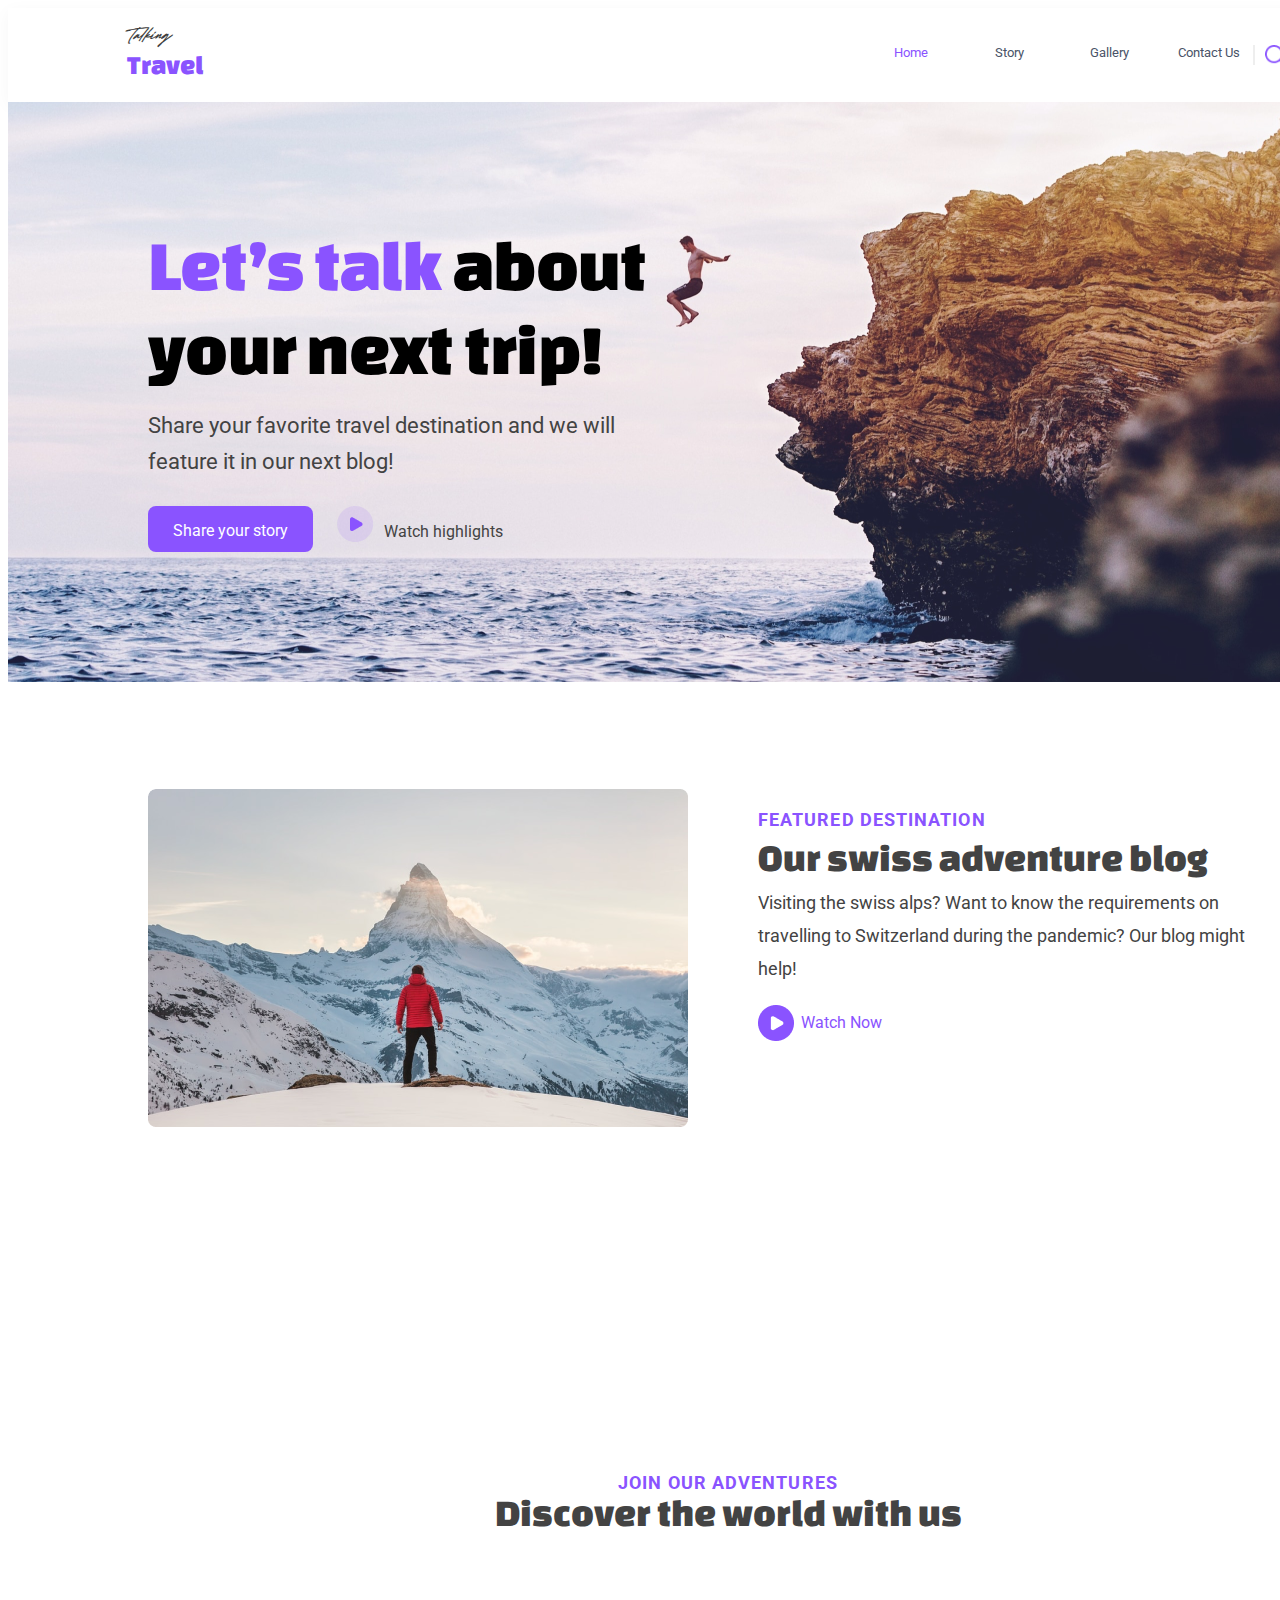
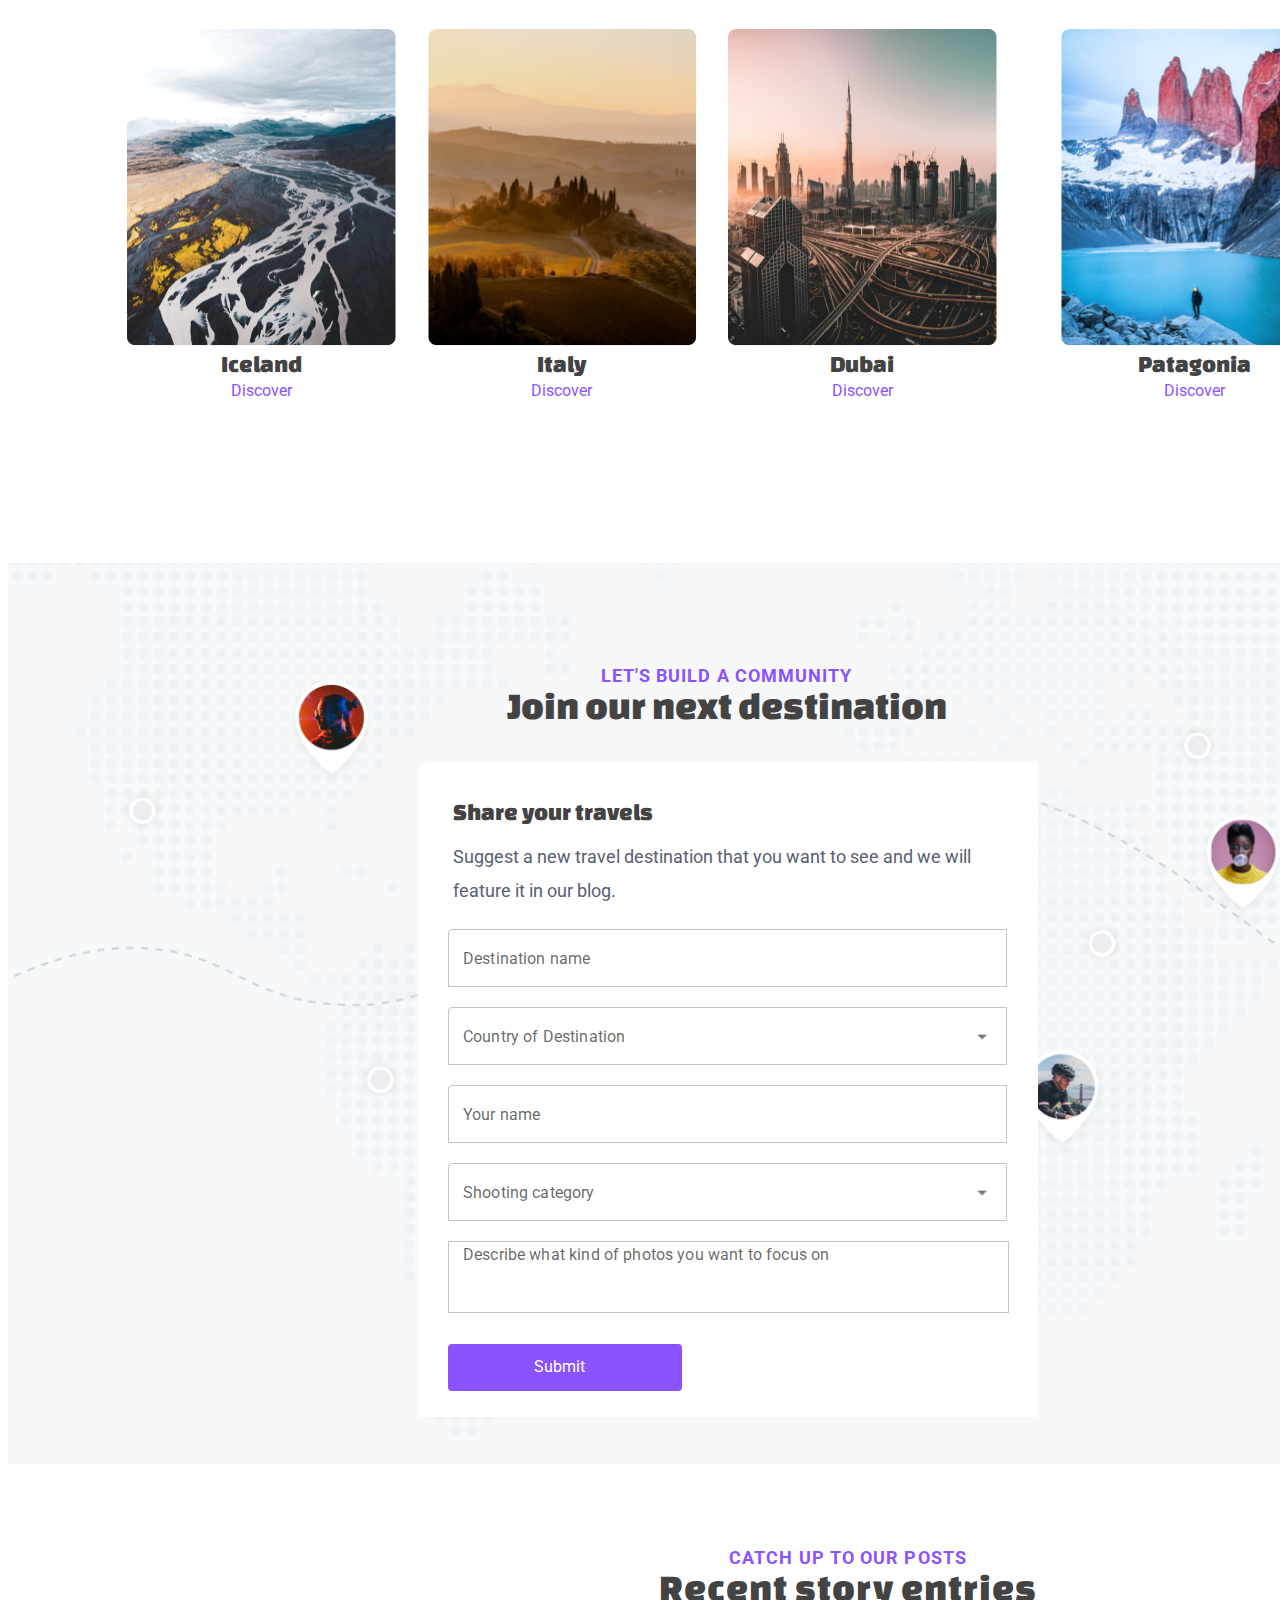
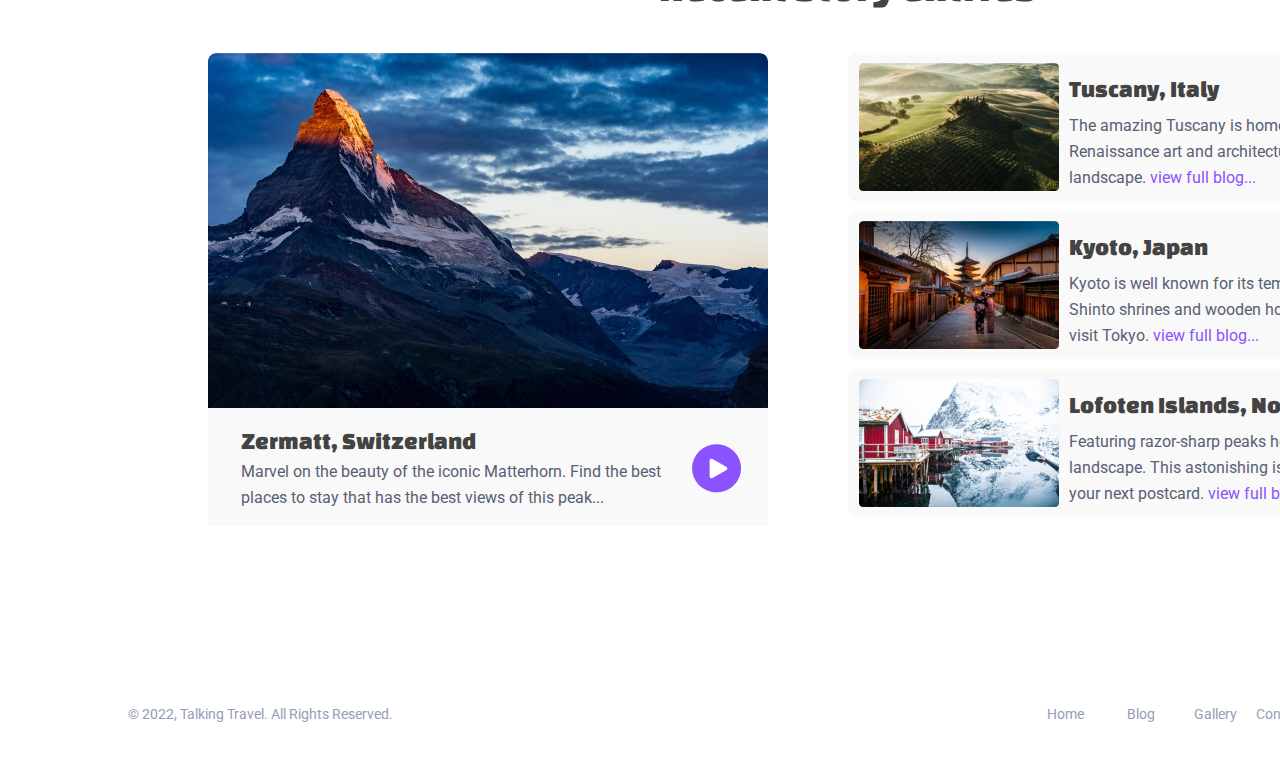
==== commit d5c3b752: "divided the project into folders" ====
--- a/home.html
+++ b/home.html
@@ -5,7 +5,14 @@
     <meta charset="UTF-8">
     <meta name="viewport" content="width=device-width, initial-scale=1.0">
     <title>Document</title>
-    <link rel="stylesheet" href="styles.css">
+   
+    <link rel="stylesheet" href="src/styles1/cap.css">
+    <link rel="stylesheet" href="src/styles1/first_page_first_block.css">
+    <link rel="stylesheet" href="src/styles1/first_page_second_block.css">
+    <link rel="stylesheet" href="src/styles1/first_page_third_block.css">
+    <link rel="stylesheet" href="src/styles1/first_page_fourth_block.css">
+    <link rel="stylesheet" href="src/styles1/first_page_fifth_block.css">
+
     <link href="https://fonts.googleapis.com/css?family=Changa+One:regular,italic" rel="stylesheet" />
     <link href="https://fonts.googleapis.com/css?family=Roboto:100,100italic,300,300italic,regular,italic,500,500italic,700,700italic,900,900italic" rel="stylesheet" />
 </head>
@@ -21,7 +28,7 @@
                   <div class="button_home_story_gallery_contactUs_search_account">
                      <div class="button_home_story_gallery_contactUs">
                         <div class="buttonOne home_txt">Home</div>
-                        <div class="buttonOne story_txt">Story</div>
+                        <a href="story.html" class="buttonOne story_txt">Story</a>
                         <div class="buttonOne gallery_txt">Gallery</div>
                         <div class="buttonOne contact-us_txt">Contact Us</div>
                     </div>
@@ -48,7 +55,7 @@
                         </div>
                         <div class="action_block ">
                           <div class="image_button_play">
-                                <img src="icons/start.png" alt="Start">
+                                <img src="src/icons/start.png" alt="Start">
                             </div>
                            <div class="block_watch_highlights">
                                 <p class="watch_text">Watch highlights</p>
@@ -75,7 +82,7 @@
                 
                 <div class="button-container_watch_now_play">
                     <div class="button-image_play">
-                        <img src="icons/Group.png" alt="Group" width="36" height="36">
+                        <img src="src/icons/Group.png" alt="Group" width="36" height="36">
                     </div>
                     <div class="button-text_watch_now">
                         <p class="Watch Now">Watch Now</p>
@@ -97,7 +104,7 @@
                 <div class="left_container">
                     <div class="l1_container">
                         <div class="image_container">
-                            <img src="icons/Iceland.png" alt="Iceland" class="image">
+                            <img src="src/image/Iceland.png" alt="Iceland" class="image">
                             <div class="Iceland"></div>
                                 <div class="text1">Iceland</div>
                                 <div class="text2">Discover</div>
@@ -105,7 +112,7 @@
                         </div>
                     <div class="l2_container">
                         <div class="image_container">
-                            <img src="icons/Italy.png" alt="Italy" class="image">
+                            <img src="src/image/Italy.png" alt="Italy" class="image">
                             <div class="Italy"></div>
                                 <div class="text1">Italy</div>
                                 <div class="text2">Discover</div>
@@ -116,7 +123,7 @@
                 <div class="right_container">
                     <div class="r1_container">
                         <div class="image_container">
-                            <img src="icons/Dubai.png" alt="Dubai" class="image">
+                            <img src="src/image/Dubai.png" alt="Dubai" class="image">
                             <div class="Dubai"></div>
                                 <div class="text1">Dubai</div>
                                 <div class="text2">Discover</div>
@@ -125,7 +132,7 @@
                     </div>
                     <div class="r2_container">
                         <div class="image_container">
-                            <img src="icons/Patagonia.png" alt="Patagonia" class="image">
+                            <img src="src/image/Patagonia.png" alt="Patagonia" class="image">
                             <div class="Patagonia"></div>
                                 <div class="text1">Patagonia</div>
                                 <div class="text2">Discover</div>
@@ -161,12 +168,21 @@
                                         <div class="iconn"></div>
                                     </div>
                                 </div>
-                                 <div class="all_shalves">
-                                    <div class="destination_name2">
-                                        <input type="text" class="input-field" value="Country of Destination">
-                                        <div class="iconn_back"></div>
-                                    </div>
-                                </div>
+                                
+                                <div class="all_shalves">
+                                    <div class="destination_name2">
+                                        <input type="text" class="input-field" value="Country of Destination" readonly>
+                                        <label class="iconn_back"></label> 
+                                        <div class="dropdown">
+                                            <ul>
+                                                <li>Russia</li>
+                                                <li>Türkiye</li>
+                                                <li>Germany</li>
+                                            </ul>
+                                        </div>
+                                    </div>
+                                </div>
+                                
                                  <div class="all_shalves">
                                     <div class="destination_name2">
                                         <input type="text" class="input-field" value="Your name">
@@ -176,7 +192,14 @@
                                  <div class="all_shalves">
                                     <div class="destination_name2">
                                         <input type="text" class="input-field" value="Shooting category">
-                                        <div class="iconn_back"></div>
+                                        <label class="iconn_back"></label> 
+                                        <div class="dropdown">
+                                            <ul>
+                                                <li>City photography</li>
+                                                <li>Landscape photography</li>
+                                                <li>Portrait photography</li>
+                                            </ul>
+                                        </div>
                                     </div>
                                 </div>
                                  <div class="name">
@@ -194,6 +217,7 @@
                         
                     </div>
                 </div>
+
                 <div class="fifth_block ">
                     <div class="catch_and_resent">
                         <div class="title_catch">
@@ -219,28 +243,28 @@
                                     </div>
                                 </div>
                                 <button class="play_icon">
-                                    <img src="icons/Pl.png" alt="Image" class="button-image">
+                                    <img src="src/icons/Pl.png" alt="Image" class="button-image">
                                 </button>
                             </div>                        
                         </div>
                 
                         <div class="second_section">
                             <div class="box_imageAndTitleAndDescription">
-                                <div class="icons_opposite_the_header" style="background: url('icons/Tuscany.png');"></div>
+                                <div class="icons_opposite_the_header" style="background: url('src/image/Tuscany.png');"></div>
                                 <div class="description_and_title ">
                                     <div class="txt_title">Tuscany, Italy</div>
                                     <div class="txt_description">The amazing Tuscany is home to famous Renaissance art and architecture and a vast scenic landscape. <span class="violet_text">view full blog...</span></div>
                                 </div>
                             </div>
                             <div class="box_imageAndTitleAndDescription">
-                                <div class="icons_opposite_the_header" style="background: url('icons/Kyoto.png');"></div>
+                                <div class="icons_opposite_the_header" style="background: url('src/image/Kyoto.png');"></div>
                                 <div class="description_and_title ">
                                     <div class="txt_title">Kyoto, Japan</div>
                                     <div class="txt_description">Kyoto is well known for its temples, gardens, Shinto shrines and wooden houses. It’s time to visit Tokyo. <span class="violet_text">view full blog...</span></div>
                                 </div>
                             </div>
                             <div class="box_imageAndTitleAndDescription">
-                                <div class="icons_opposite_the_header" style="background: url('icons/Lofoten.png');"></div>
+                                <div class="icons_opposite_the_header" style="background: url('src/image/Lofoten.png');"></div>
                                 <div class="description_and_title ">
                                     <div class="txt_title">Lofoten Islands, Norway</div>
                                     <div class="txt_description">Featuring razor-sharp peaks housing the arctic landscape. This astonishing island is perfect for your next postcard. <span class="violet_text">view full blog...</span></div>
@@ -261,8 +285,7 @@
                             <div class="item_all">Contact Us</div>
                         </div>
                     </div> 
-
-                </div> 
+                </div>
             </div>        
         </div>
     </body>
--- a/src/styles1/cap.css
+++ b/src/styles1/cap.css
@@ -0,0 +1,196 @@
+a {
+    text-decoration: none; 
+}
+
+@font-face {
+    font-family: "Black Signature";
+    src:  url('../fonts/BlackSignaturePersonalUseOnly.otf');
+}
+
+.main_block {
+    width: 1440px;
+    height: 3572.29px;
+    top: -430px;
+    left: -1008px;
+    gap: 0px;
+    opacity: 0px;
+}
+
+.cap {
+    width: 100%;
+    height: 90px;
+    padding: 2px 0px; 
+    gap: 10px;
+    background: #FFFFFF;
+    box-shadow: 0px 4px 16px 0px #0000000A;
+    display: flex;
+    align-items: center; 
+    justify-content: center; 
+}
+
+.header_with_text {
+    width: 1202px;
+    height: 64px;
+    display: flex;
+    justify-content: space-between;
+    align-items: center; 
+}
+
+.text_talking_and_travel {
+    width: 100px;
+    height: 64px;
+    display: flex;
+    flex-direction: column; 
+    position: relative; 
+}
+
+.button_home_story_gallery_contactUs_search_account {
+    display: flex;
+    align-items: center;
+}
+
+.talking_text {
+    width: 42.39px;
+    height: 28.26px;
+    left: 3.14px;
+    opacity: 1; 
+    font-family: 'Black Signature'; 
+    font-size: 15.7px;
+    font-style: italic;
+    font-weight: 400;
+    line-height: 28.26px;
+    text-align: center;
+    color: #3E3E3E;
+}
+
+.travel_text {
+    width: 76.15px;
+    height: 28.26px;
+    top: 21.79px;
+    opacity: 0px;
+    font-family: Changa One;
+    font-size: 26.69px;
+    font-weight: 400;
+    line-height: 28.26px;
+    text-align: center;  
+    color: #8A53FF; 
+}
+
+.button_home_story_gallery_contactUs {
+    width: 359px;
+    height: 19px;
+    opacity: 1; 
+    display: flex;
+    justify-content: space-between;
+}
+
+.buttonOne {
+    height: 19px;
+    display: flex;
+    align-items: center;
+    justify-content: center;
+    font-family: Roboto;
+    font-size: 16px;
+    font-weight: 400;
+    line-height: 18.75px;
+    text-align: center;
+    background: transparent; 
+    opacity: 1; 
+}
+
+.home_txt {
+    width: 34.54px;
+    height: 14.92px;
+    top: 1.96px;
+    font-family: Roboto;
+    font-size: 12.56px;
+    font-weight: 400;
+    line-height: 14.72px;
+    text-align: center;
+    color: #8A53FF;
+}
+
+.story_txt {
+    width: 29.05px;
+    height: 14.92px;
+    top: 1.96px;
+    left: 77.72px;
+    gap: 0px;
+    opacity: 0px;
+    font-family: Roboto;
+    font-size: 12.56px;
+    font-weight: 400;
+    line-height: 14.72px;
+    text-align: center;
+    color: #495367;
+}
+
+.gallery_txt {
+    width: 39.25px;
+    height: 14.92px;
+    top: 1.96px;
+    left: 149.16px;
+    font-family: Roboto;
+    font-size: 13px;
+    font-weight: 400;
+    line-height: 14.72px;
+    text-align: center;
+    color: #495367;
+}
+
+.contact-us_txt {
+    width: 68.07px;
+    height: 14.92px;
+    top: 1.96px;
+    left: 213.77px;
+    font-family: Roboto;
+    font-size: 12.56px;
+    font-weight: 400;
+    line-height: 15px;
+    text-align: center;
+    color: #495367;
+    margin-right: 10px;
+    margin-left: -20px;
+}
+
+.vertical-line {
+    width: 0px;
+    height: 18.53px;
+    border: 4px 0px 0px 0px;
+    border: 0.79px solid #EEEEEE
+}
+
+.search-button {
+    width: 20px;
+    height: 20px;
+    background-image: url('../icons/search.png');
+    background-size: cover; 
+    border: none; 
+    top: 2px;
+    left: 395px;
+    gap: 0px;
+    border: 2px 0px 0px 0px;
+    opacity: 0px;
+    margin-right: 20px;
+    margin-left: 10px; 
+}
+
+.account-button {
+    width: 24px;
+    height: 24px;
+    background-image: url('../icons/account.png');
+    background-size: cover; 
+    order: none; 
+    opacity: 0px;
+}
+
+.button-container {
+    width: 457px;
+    height: 24px;
+    gap: 18px;
+    opacity: 1px;
+    display: flex;
+    align-items: center;
+    justify-content: space-between; 
+    
+}--- a/src/styles1/first_page_first_block.css
+++ b/src/styles1/first_page_first_block.css
@@ -0,0 +1,126 @@
+.second-container {
+    width: 100%;
+    height: 580px;
+    gap: 0px;
+    background: linear-gradient(90deg, #FFFFFF -0.92%, rgba(255, 255, 255, 0) 75.6%);
+    position: relative; 
+    display: flex;
+}
+
+.background-image {
+    width: 100%;
+    height: 100%;
+    background-image: url('../image/rockAndSea.png');
+    background-size: cover;
+    background-position: center; 
+    background-repeat: no-repeat;
+}
+
+.all_text_and_button {
+    height: 500px; 
+    padding: 40px 120px 40px 140px;
+    gap: 34px;
+    position: absolute; 
+}
+
+.text_lets_talk {
+    height: 252px; 
+    gap: 12px;
+}
+
+.text_section {
+    width: 505px;
+    height: 252px;
+    gap: 12px;
+    display: flex;
+    align-items: center; 
+}
+
+.main_text_style {
+    font-family: Changa One;
+    font-size: 73px;
+    font-weight: 400;
+    line-height: 84px;
+    letter-spacing: -0.01em;
+    text-align: left;
+    color: #8A53FF; 
+    margin-top: 150px; 
+} 
+
+.text_share_you {
+    height: 72px;
+    font-family: Roboto;
+    font-size: 22px;
+    font-weight: 400;
+    line-height: 36px;
+    color: #434343;
+    margin-top: 50px;
+}
+
+.highlight_style {
+    color: #000000; 
+}
+
+.secondary-text-section_shareYou {
+    width: 505px;
+    height: 72px;
+    gap: 0;
+    display: flex;
+    align-items: center; 
+}
+
+.block_button_and_watch {
+    display: flex;
+    flex-direction: row;
+    gap: 24px;
+    width: 359.8px;
+    height: 46px;
+    margin-top: 40px;
+}
+
+.story_button_block {
+    width: 165px;
+    height: 46px;
+    background: #8A53FF; 
+    display: flex;
+    align-items: center;
+    justify-content: center;
+    border-radius: 4px 0px 0px 0px;
+    opacity: 1; 
+    border-radius: 8px; 
+}
+
+.story_button {
+    width: 146px;
+    height: 19px;
+    font-family: Roboto;
+    font-size: 16px;
+    text-align: center;
+    color: #FFFFFF; 
+    background: none;
+    border: none;
+}
+
+.action_block {
+    display: flex;
+    height: 36px;
+    opacity: 1; 
+}
+
+.image_button_play{
+    height: 36px;
+    margin-right: 10px; 
+}
+
+.block_watch_highlights {
+    height: 36px;
+}
+
+.watch_text {
+    height: 36px;
+    top: 5px;
+    left: 235.17px;
+    font-family: Roboto;
+    font-size: 16px;
+    color: #434343;
+}--- a/src/styles1/first_page_second_block.css
+++ b/src/styles1/first_page_second_block.css
@@ -0,0 +1,116 @@
+.second_block {
+    width: 100%;
+    height: 552px;
+    padding: 107px 140px 107px 140px;
+    background: #FFFFFF;  
+    display: flex; 
+}
+
+.background_snow {
+    width: 540px;
+    height: 338px;
+    border-radius: 8px 0px 0px 0px;
+    background-image: url('../image/Featured.png'); 
+    background-position: center;
+    opacity: 1; 
+}
+
+.right-container {
+    width: 580px;
+    height: 292px;
+    padding: 30px 0px 0px 0px;
+    gap: 24px;
+    opacity: 1;
+    margin-left: 70px
+}
+
+.section1 {
+    width: 520px;
+    height: 21px;
+    gap: 0px;
+    opacity: 1; 
+    color: #8A53FF;
+    display: flex;
+    align-items: center; 
+}
+
+.section1 p {
+    font-family: Roboto;
+    font-size: 18px;
+    font-weight: 700;
+    line-height: 21.09px;
+    letter-spacing: 0.06em;
+    text-align: left;
+    margin: 0; 
+    margin-bottom: 20px;
+}
+
+.section2 {
+    width: 520px;
+    height: 36px;
+    gap: 0px;
+    opacity: 1;
+    color: #434343;
+    display: flex;
+    align-items: center; 
+}
+
+.section2 p {
+    font-family: Changa One;
+    font-size: 39px;
+    font-weight: 400;
+    line-height: 36px;
+    text-align: left;
+    margin: 0; 
+}
+
+.section3 {
+    width: 520px;
+    height: 99px;
+    gap: 0px;
+    opacity: 1; 
+    color: #434343;
+    display: flex;
+    align-items: flex-start; 
+    
+}
+
+.section3 p {
+    font-family: Roboto;
+    font-size: 18px;
+    font-weight: 400;
+    line-height: 33px;
+    text-align: left;
+    margin: 0; 
+    margin-top: 10px; 
+}
+
+.button-container_watch_now_play {
+    width: 143.77px;
+    height: 36px;
+    gap: 0px;
+    opacity: 1; 
+    display: flex;
+    align-items: center; 
+    margin-top: 30px; 
+}
+
+.button-image_play{
+    width: 36px;
+    height: 36px;
+}
+
+.button-text_watch_now {
+    width: 95.77px;
+    height: 36px;
+    font-family: Roboto;
+    font-size: 16px;
+    font-weight: 400;
+    line-height: 36px; 
+    text-align: center; 
+    color: #8A53FF;
+    padding: 0; 
+    display: flex; 
+    align-items: center; 
+    justify-content: center; 
+}--- a/src/styles1/first_page_third_block.css
+++ b/src/styles1/first_page_third_block.css
@@ -0,0 +1,117 @@
+.third_block {
+    width: 100%;
+    height: 621px;
+    padding: 24px 119px 70px 119px;
+    gap: 48px;
+    opacity: 1;
+    margin-bottom: 0px;
+}
+
+.join_and_discover_container {
+    width: 1202px;
+    height: auto; 
+    gap: 8px;
+    opacity: 1; 
+    margin-bottom: 80px;
+}
+
+.main1_join_our {
+    width: 1202px;
+    height: auto;
+    opacity: 1; 
+    text-align: center;
+    color: #8A53FF;
+}
+
+.main1_join_our p {
+    font-family: Roboto;
+    font-size: 18px;
+    font-weight: 700;
+    line-height: 21.09px;
+    letter-spacing: 0.06em;
+    margin: 0;
+}
+
+.main2_discover_the_world {
+    width: 1202px;
+    height: 40px;
+    opacity: 1; 
+    text-align: center;
+    color: #434343;
+}
+
+.main2_discover_the_world p {
+    font-family: Changa One;
+    font-size: 39px;
+    font-weight: 400;
+    line-height: 40px;
+    margin: 0;
+}
+
+.photo_and_country_section {
+    width: 1202px;
+    height: 430px;
+    opacity: 1;
+    display: flex; 
+}
+
+.left_container, .right_container {
+    width: 601px;
+    height: 410px;
+    gap: 0px;
+    opacity: 1;
+    display: flex;
+    
+}
+
+.l1_container, .l2_container, .r1_container, .r2_container {
+    width: 300.5px;
+    height: 410px;
+    padding: 16px 0px 0px 0px;
+    gap: 10px;
+    display: flex; 
+    opacity: 1;
+}
+
+.image_container {
+    width: 268.5px;
+    height: 317.05px;
+    gap: 0px;
+    border-radius: 8px 0px 0px 0px;
+    opacity: 1;
+    display: flex;
+    flex-direction: column;
+    align-items: center;
+}
+
+.image {
+    width: 268.5px;
+    height: 317.05px;
+    border-radius: 8px 0px 0px 0px;
+}
+
+.text1 {
+    width: 268.5px;
+    height: 36px;
+    gap: 0px;
+    opacity: 1;
+    color: #434343;
+    font-family: Changa One;
+    font-size: 24px;
+    font-weight: 400;
+    line-height: 36px;
+    text-align: center;
+}
+
+.text2 {
+    width: 268.5px;
+    height: 14.95px;
+    gap: 0px;
+    opacity: 1;
+    color: #8A53FF;
+    font-family: Roboto;
+    font-size: 16px;
+    font-weight: 400;
+    line-height: 18.75px;
+    text-align: center;
+}--- a/src/styles1/first_page_fourth_block.css
+++ b/src/styles1/first_page_fourth_block.css
@@ -0,0 +1,252 @@
+.fourth_container {
+
+    width: 1440px;
+    height: 901.18px;
+    top: 1843px;
+    gap: 0px;
+    opacity: 0px;
+    background-image: url('../image/Share.png');
+    display: flex; 
+    justify-content: center; 
+    align-items: center; 
+}
+
+.people_back {
+    width: 620px;
+    height: 758px;
+    top: 1917.03px;
+    left: 391.5px;
+    padding: 20px 0px 0px 0px;
+    gap: 30px;
+    opacity: 1;
+}
+
+.lets_build_and_join_our {
+    width: 617px;
+    height: 76px;
+    gap: 15px;
+    opacity: 1;
+    margin-top: -20px; 
+    margin-bottom: 40px;
+    align-items: center;
+    margin-top: 20px;
+}
+
+.title_and_shelves {
+    width: 560px;
+    height: 600px;
+    padding: 28px 30px 28px 30px;
+    gap: 17px;
+    border-radius: 12px 0px 0px 0px;
+    opacity: 1;
+    background: #FFFFFF;
+    margin-top: -20px;
+}
+
+.lets_build_block {
+    width: 617px;
+    height: 21px;
+    opacity: 1;
+    color: #8A53FF;
+    font-family: Roboto;
+    font-size: 18px;
+    font-weight: 700;
+    line-height: 21.09px;
+    letter-spacing: 0.06em;
+    text-align: center;
+}
+
+.join_our_block {
+    width: 617px;
+    height: 40px;
+    opacity: 1; 
+    color: #434343;
+    font-family: 'Changa One', sans-serif;
+    font-size: 39px;
+    font-weight: 400;
+    line-height: 40px;
+    text-align: center;
+}
+
+.share_and_suggest_txt {
+    width: 557px;
+    height: 110px;
+    gap: 6px;
+    opacity: 1; 
+    margin-bottom: 30px;
+}
+
+.shelves {
+    width: 557px;
+    height: 420px;
+    gap: 10px;
+    opacity: 1;
+    margin-bottom: 5px;
+}
+
+.submit_container{
+    width: 215px;
+    height: 20px;
+    padding: 13.5px 9.35px 13.5px 9.52px;
+    gap: 0px;
+    border-radius: 4px 4px 4px 4px;
+    opacity: 1;
+    margin-top: 15px;
+    background: #8A53FF;  
+    margin-top: -10px;
+}
+
+.submit_btn {
+    width: 203.12px;
+    height: 19px;
+    opacity: 1;
+    font-family: 'Roboto';
+    font-size: 16px;
+    font-weight: 400;
+    line-height: 18.75px;
+    text-align: center;
+    color: #FFFFFF;
+    background: none;
+    border: none; 
+    cursor: pointer; 
+    border-radius: 20x;
+}
+
+.share_style {
+    width: 557px;
+    height: 36px;
+    font-family: 'Changa One', sans-serif;
+    font-size: 24px;
+    font-weight: 400;
+    line-height: 36px;
+    text-align: left;
+    color: #434343; 
+    background: none; 
+    padding: 5px;
+}
+
+.suggest_style {
+    width: 557px;
+    height: 68px;
+    font-family: 'Roboto', sans-serif;
+    font-size: 18px;
+    font-weight: 400;
+    line-height: 34px;
+    text-align: left;
+    color: #576074; 
+    background: none;
+    padding: 5px; 
+}
+
+.all_shalves {
+    width: 533px; 
+    height: 56px; 
+    padding: 0px 12px; 
+    gap: 0;
+    border-radius: 4px 0px 0px 0px;
+    border: 1px solid #0000003B; 
+    opacity: 1; 
+    margin-bottom: 20px;
+
+    position: relative;
+}
+
+.destination_name2 {
+    width: 533px; 
+    height: auto;
+    padding: 16px 0px; 
+    gap: 8px;
+    opacity: 1; 
+    display: flex;
+    align-items: center;
+     position: relative;
+}
+
+.input-field {
+    width: 501px; 
+    height: 24px;
+    border: none;
+    font-family: Roboto;
+    font-size: 16px;
+    font-weight: 400;
+    line-height: 24px;
+    letter-spacing: 0.15px;
+    text-align: left;
+    color: #00000099; 
+    background: none; 
+}
+
+.iconn {
+    width: 24px;
+    height: 24px;
+    opacity: 1;
+}
+
+.iconn_back {
+    width: 24px;
+    height: 24px;
+    background: none; 
+    border: none;
+    padding: 0;  
+    margin: 0; 
+    background-image: url('../icons/Arrow.png'); 
+    background-size: cover; 
+    cursor: pointer;  
+    display: inline-block;
+    position: relative; 
+}
+
+.name {
+    width: 557px;
+    height: 102px;
+    gap: 3px;
+    opacity: 1;   
+}
+
+.name2 {
+    width: 535px;
+    height: 70px;
+    gap: 8px;
+    opacity: 1;
+    font-family: Roboto;
+    font-size: 16px;
+    font-weight: 400;
+    line-height: 24px;
+    letter-spacing: 0.15000000596046448px;
+    text-align: left;
+    color: #00000099;
+    border: 1px solid #0000003B; 
+    display: flex;
+    padding: 0px 12px; 
+}
+
+.dropdown {
+    display: none;
+    position: absolute; 
+    top: 100%; 
+    left: 0; 
+    background-color: white;
+    border: 1px solid #ccc;
+    width: 200px;
+    z-index: 100; 
+    box-shadow: 0px 4px 8px rgba(0, 0, 0, 0.1); 
+}
+
+.all_shalves:hover .dropdown {
+    display: block; 
+}
+
+.dropdown ul {
+    list-style-type: none;
+    margin: 0;
+    padding: 0;
+}
+
+.dropdown ul li {
+    padding: 10px;
+    cursor: pointer;
+}
+
+.dropdown ul li:hover {
+    background-color: #f0f0f0;
+}--- a/src/styles1/first_page_fifth_block.css
+++ b/src/styles1/first_page_fifth_block.css
@@ -0,0 +1,232 @@
+.fifth_block {
+    width: 100%;
+    height: 748.11px;
+    padding: 83px 120px 83px 120px;
+    gap: 30px;
+    opacity: 1;
+    display:flex;
+    flex-direction: column;
+    position: relative;
+}
+
+.catch_and_resent {
+    width: 100%;
+    height: 76px;
+    gap: 15px;
+    opacity: 1;
+    display:flex;
+}
+
+.general_under_sections {
+    width: 100%;
+    height: 476.11px;
+    opacity: 1;
+    display:flex;
+}
+
+.title_catch {
+    width: 100%;
+    height: 21px;
+    opacity: 1;
+    font-family: Roboto;
+    font-size: 18px;
+    font-weight: 700;
+    letter-spacing: 0.06em;
+    text-align: center;
+    color: #8A53FF;
+    
+}
+
+.title_recentStory {
+    width: 100%;
+    height: 40px;
+    opacity: 1;
+    font-family: Changa One;
+    font-size: 39px;
+    line-height: 40px;
+    text-align: center;
+    color: #434343;
+    font-weight: 100;
+}
+
+.first_section {
+    width: 100%;
+    height: 100%; 
+    gap: 0px;
+    opacity: 1;
+    display: flex;
+    flex-direction: column; 
+    align-items: center; 
+}
+
+.second_section {
+    width: 100%;
+    height: 100%; 
+    gap: 10px;
+    opacity: 1;
+    
+}
+
+.photo_blueSkyAndHill {
+    width: 560px;
+    height: 355px; 
+    gap: 0px;
+    opacity: 1;
+    background-image: url('../image/Big.png');
+    border-radius: 8px 8px 0px 0px;
+    margin-bottom: 0;
+}
+
+.titleZermatt_and_descriptionMarvel {
+    width: 560px;
+    height: 118px;
+    gap: 0px;
+    opacity: 1;
+    display: flex;
+    justify-content: center;
+    align-items: center;
+    gap: 10px;
+    background: #F9F9F9;
+}
+
+.title_Zermatt {
+    width: 435.13px;
+    height: 36px;
+    opacity: 1;
+    font-family: 'Changa One', sans-serif;
+    font-size: 24px;
+    font-weight: 400;
+    line-height: 36px;
+    color: #434343;
+}
+
+.text_MarvelOnTheBeaty {
+    width: 435.13px;
+    height: 52px;
+    opacity: 1;
+    font-family: 'Roboto', sans-serif;
+    font-size: 16px;
+    font-weight: 400;
+    line-height: 26px;
+    text-align: left;
+    color: #576074;
+    display: flex;
+}
+
+.play_icon {
+    width: 48.87px;
+    height: 48px;
+    gap: 0px;
+    opacity: 0px;
+    border: none;
+    background: none;
+}
+
+.box_imageAndTitleAndDescription {
+    width: 571px;
+    height: 128px;
+    padding: 10px 11px;
+    gap: 20px;
+    border-radius: 8px 8px 8px 8px;
+    opacity: 1;
+    margin-bottom: 10px;
+    background: #F9F9F9;
+    display: flex; 
+    gap: 10px; 
+}
+
+.icons_opposite_the_header {
+    width: 200px;
+    height: 128px;
+    border-radius: 4px 4px 4px 4px;
+    background-size: cover;
+    background-position: center;
+}
+
+.description_and_title {
+    width: 358px;
+    height: 128px; 
+    padding: 8px 0px 0px 0px;
+    display: flex;
+    flex-direction: column;
+    gap: 6px;
+}
+
+.txt_title {
+    width: 358px;
+    height: 36px;
+    font-family: 'Changa One', sans-serif;
+    font-size: 24px;
+    font-weight: 400;
+    line-height: 36px;
+    text-align: left;
+    color: #434343;
+    opacity: 1;
+}
+
+.txt_description{
+    width: 358px;
+    height: 78px;
+    font-family: 'Roboto', sans-serif;
+    font-size: 16px;
+    font-weight: 400;
+    line-height: 26px;
+    text-align: left;
+    color: #576074;
+    opacity: 1;
+}
+
+.violet_text {
+    color: #8A53FF;
+}
+
+.bottom_cap {
+    width: 1200px; 
+    height: 80px; 
+    padding: 32px 120px; 
+    opacity: 1;
+    background: #FFFFFF;
+    position: absolute; 
+    bottom: 0;
+    left: 0;
+    margin-left: 0; 
+    display: flex;
+} 
+
+.talking_travel_cap {
+    width: 920px;
+    height: 16px;
+    gap: 0px;
+    opacity: 1;
+    font-family: Roboto;
+    font-size: 14px;
+    font-weight: 400;
+    line-height: 16.41px;
+    text-align: left;
+    color: #939EB4;
+    margin-top: 40px;
+}
+
+.item_block {
+    width: 300px;
+    height: 16px;
+    gap: 0px;
+    opacity: 1;
+    display: flex;
+    margin-top: 40px;
+}
+
+.item_all {
+    width: 75px;
+    height: 16px;
+    top: 32px;
+    left: 1245.12px;
+    gap: 0px;
+    opacity: 1;
+    font-family: Roboto;
+    font-size: 14px;
+    font-weight: 400;
+    line-height: 16.41px;
+    text-align: center;
+    color: #939EB4;
+}
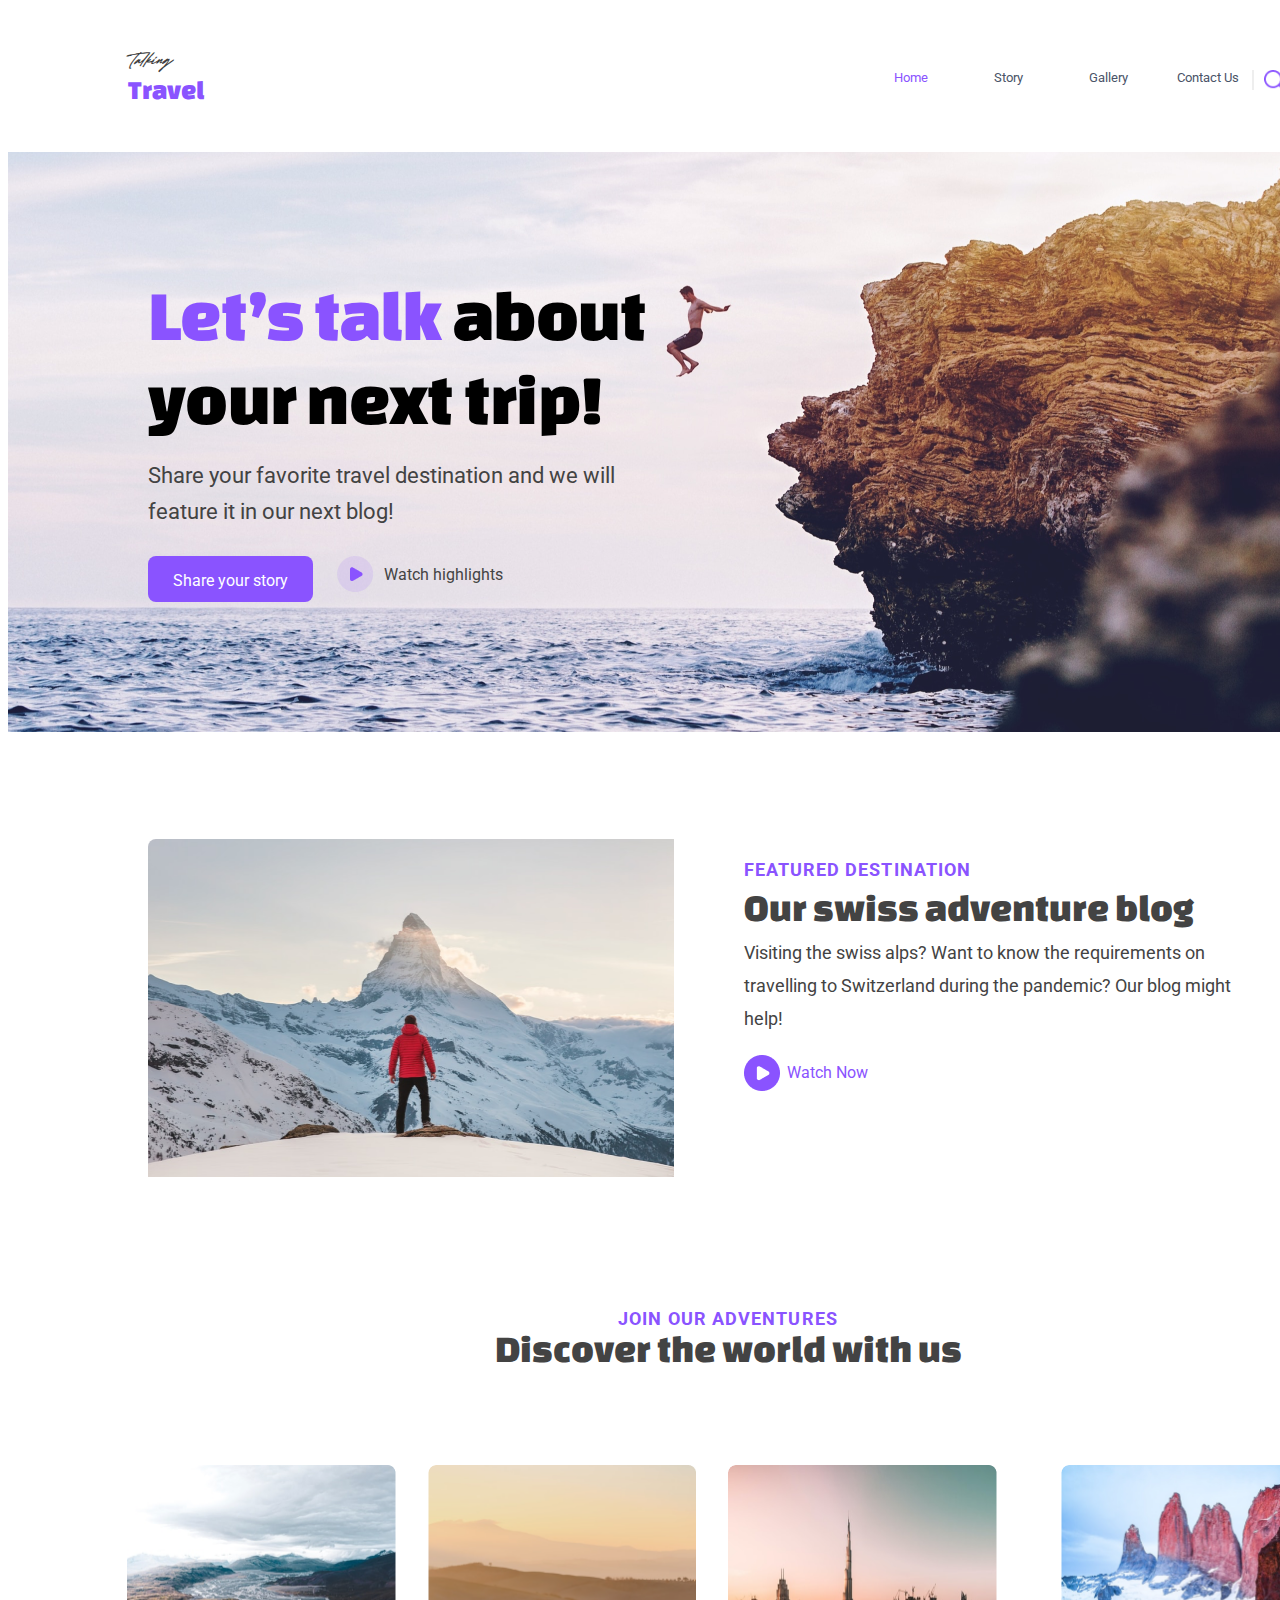
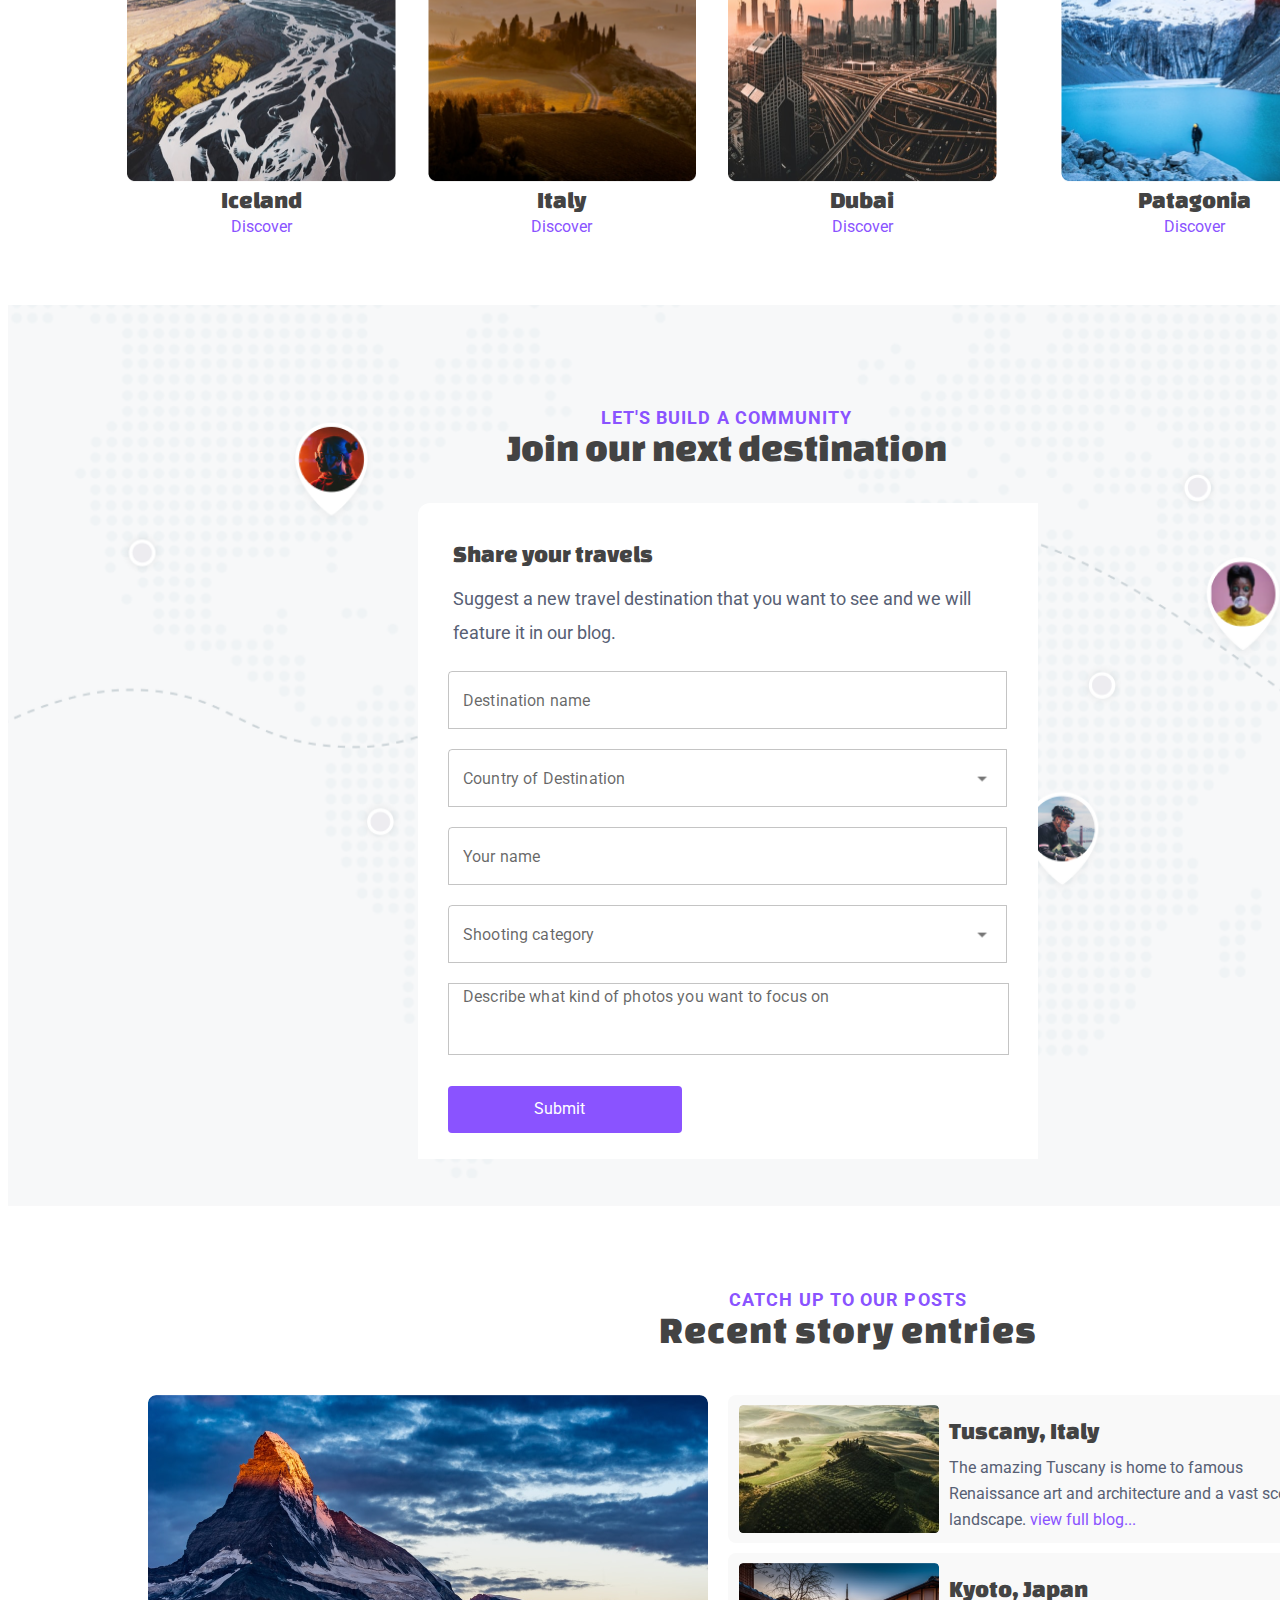
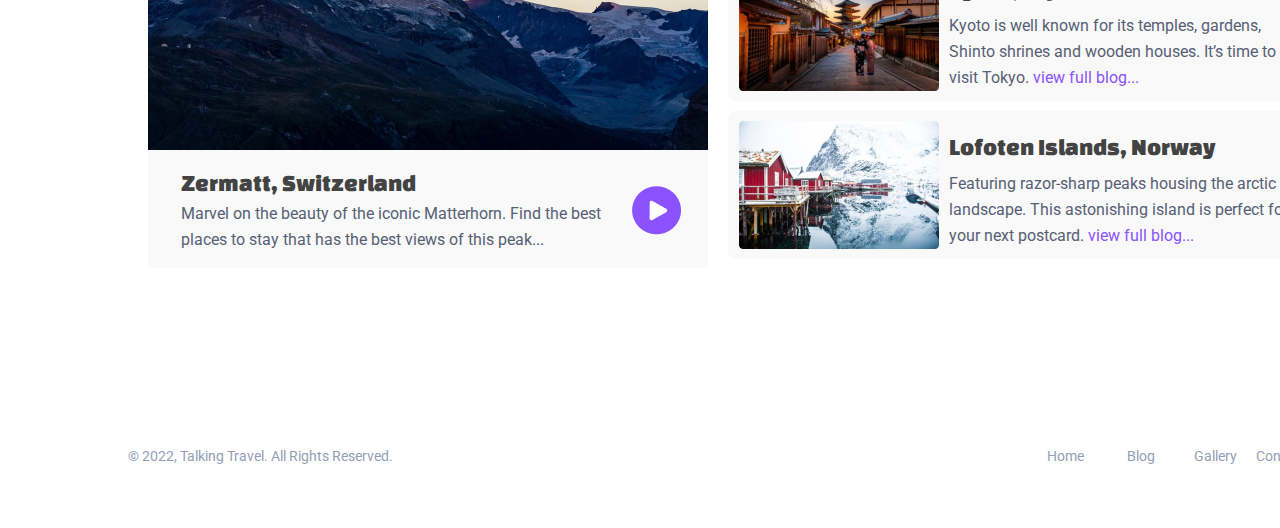
==== commit d726b0d1: "added cursor to menu and logo" ====
--- a/home.html
+++ b/home.html
@@ -21,6 +21,7 @@
     <div class="main_block">
         <div class="cap">
             <div class="header_with_text">
+                <a href="home.html" class="logo-link"> 
                <div class="text_talking_and_travel">
                  <div class="talking_text">Talking</div>
                   <div class="travel_text">Travel</div>
@@ -279,11 +280,11 @@
                         </div>
                         
                         <div class="item_block">
-                            <div class="item_all">Home</div>
-                            <div class="item_all">Blog</div>
-                            <div class="item_all">Gallery</div>
-                            <div class="item_all">Contact Us</div>
-                        </div>
+                            <a href="home.html" class="item_all">Home</a>
+                            <a class="item_all">Blog</a>
+                            <a class="item_all">Gallery</a>
+                            <a class="item_all">Contact Us</a>
+                        </div>                        
                     </div> 
                 </div>
             </div>        
--- a/src/styles1/cap.css
+++ b/src/styles1/cap.css
@@ -9,23 +9,24 @@
 
 .main_block {
     width: 1440px;
-    height: 3572.29px;
+    height: auto;
     top: -430px;
     left: -1008px;
     gap: 0px;
     opacity: 0px;
+    overflow-x: hidden; 
 }
 
 .cap {
-    width: 100%;
-    height: 90px;
-    padding: 2px 0px; 
-    gap: 10px;
-    background: #FFFFFF;
-    box-shadow: 0px 4px 16px 0px #0000000A;
-    display: flex;
-    align-items: center; 
-    justify-content: center; 
+    width: 10000;
+    height: 80px;
+    padding: 32px 120px;
+    gap: 0px;
+    opacity: 1;
+    display: flex; 
+    justify-content: space-between; 
+    align-items: center;          
+    background-color: #FFFFFF; 
 }
 
 .header_with_text {
@@ -99,8 +100,8 @@
 }
 
 .home_txt {
-    width: 34.54px;
-    height: 14.92px;
+    width: 35px;
+    height: 15px;
     top: 1.96px;
     font-family: Roboto;
     font-size: 12.56px;
@@ -111,7 +112,7 @@
 }
 
 .story_txt {
-    width: 29.05px;
+    width: 29px;
     height: 14.92px;
     top: 1.96px;
     left: 77.72px;
@@ -151,6 +152,15 @@
     color: #495367;
     margin-right: 10px;
     margin-left: -20px;
+}
+
+.home_txt:hover,
+.story_txt:hover,
+.gallery_txt:hover,
+.contact-us_txt:hover {
+    transform: scale(1.1); 
+    cursor: pointer;  
+    transition: transform 0.2s ease-in-out; 
 }
 
 .vertical-line {
@@ -184,6 +194,13 @@
     opacity: 0px;
 }
 
+.search-button:hover,
+.account-button:hover {
+    transform: scale(1.1); 
+    cursor: pointer;      
+    transition: transform 0.2s ease-in-out; 
+}
+
 .button-container {
     width: 457px;
     height: 24px;
--- a/src/styles1/first_page_first_block.css
+++ b/src/styles1/first_page_first_block.css
@@ -88,6 +88,12 @@
     border-radius: 4px 0px 0px 0px;
     opacity: 1; 
     border-radius: 8px; 
+    transition: transform 0.2s ease-in-out;
+}
+
+.story_button_block:hover {
+    transform: scale(1.05); 
+    cursor: pointer;
 }
 
 .story_button {
@@ -107,13 +113,22 @@
     opacity: 1; 
 }
 
-.image_button_play{
+.image_button_play {
     height: 36px;
     margin-right: 10px; 
+    font-style: italic; 
+    transition: transform 0.2s ease-in-out;
+}
+
+.image_button_play:hover {
+    transform: scale(1.1); 
+    cursor: pointer; 
 }
 
 .block_watch_highlights {
     height: 36px;
+    position: relative;
+    top: -7px;
 }
 
 .watch_text {
--- a/src/styles1/first_page_second_block.css
+++ b/src/styles1/first_page_second_block.css
@@ -4,6 +4,7 @@
     padding: 107px 140px 107px 140px;
     background: #FFFFFF;  
     display: flex; 
+    box-sizing: border-box;
 }
 
 .background_snow {
@@ -98,6 +99,13 @@
 .button-image_play{
     width: 36px;
     height: 36px;
+    font-style: italic; 
+    transition: transform 0.2s ease-in-out;
+}
+
+.button-image_play:hover {
+    transform: scale(1.1); 
+    cursor: pointer; 
 }
 
 .button-text_watch_now {
--- a/src/styles1/first_page_third_block.css
+++ b/src/styles1/first_page_third_block.css
@@ -5,6 +5,7 @@
     gap: 48px;
     opacity: 1;
     margin-bottom: 0px;
+    box-sizing: border-box;
 }
 
 .join_and_discover_container {
--- a/src/styles1/first_page_fourth_block.css
+++ b/src/styles1/first_page_fourth_block.css
@@ -84,16 +84,22 @@
     margin-bottom: 5px;
 }
 
-.submit_container{
+.submit_container {
     width: 215px;
     height: 20px;
     padding: 13.5px 9.35px 13.5px 9.52px;
     gap: 0px;
-    border-radius: 4px 4px 4px 4px;
+    border-radius: 4px;
     opacity: 1;
     margin-top: 15px;
     background: #8A53FF;  
     margin-top: -10px;
+    transition: transform 0.2s ease-in-out;
+}
+
+.submit_container:hover {
+    transform: scale(1.1); 
+    cursor: pointer;
 }
 
 .submit_btn {
@@ -109,7 +115,7 @@
     background: none;
     border: none; 
     cursor: pointer; 
-    border-radius: 20x;
+    border-radius: 20px; 
 }
 
 .share_style {
@@ -147,7 +153,6 @@
     border: 1px solid #0000003B; 
     opacity: 1; 
     margin-bottom: 20px;
-
     position: relative;
 }
 
@@ -159,7 +164,7 @@
     opacity: 1; 
     display: flex;
     align-items: center;
-     position: relative;
+    position: relative;
 }
 
 .input-field {
@@ -212,7 +217,7 @@
     font-size: 16px;
     font-weight: 400;
     line-height: 24px;
-    letter-spacing: 0.15000000596046448px;
+    letter-spacing: 0.15px;
     text-align: left;
     color: #00000099;
     border: 1px solid #0000003B; 
@@ -230,9 +235,11 @@
     width: 200px;
     z-index: 100; 
     box-shadow: 0px 4px 8px rgba(0, 0, 0, 0.1); 
-}
-
-.all_shalves:hover .dropdown {
+    margin-left: 350px;
+}
+
+.destination_name2:hover .dropdown,
+.iconn_back:hover + .dropdown {
     display: block; 
 }
 
--- a/src/styles1/first_page_fifth_block.css
+++ b/src/styles1/first_page_fifth_block.css
@@ -18,7 +18,7 @@
 }
 
 .general_under_sections {
-    width: 100%;
+    width: 1200px;
     height: 476.11px;
     opacity: 1;
     display:flex;
@@ -120,6 +120,13 @@
     opacity: 0px;
     border: none;
     background: none;
+    font-style: italic; 
+    transition: transform 0.2s ease-in-out;
+}
+
+.play_icon:hover {
+    transform: scale(1.1); 
+    cursor: pointer; 
 }
 
 .box_imageAndTitleAndDescription {
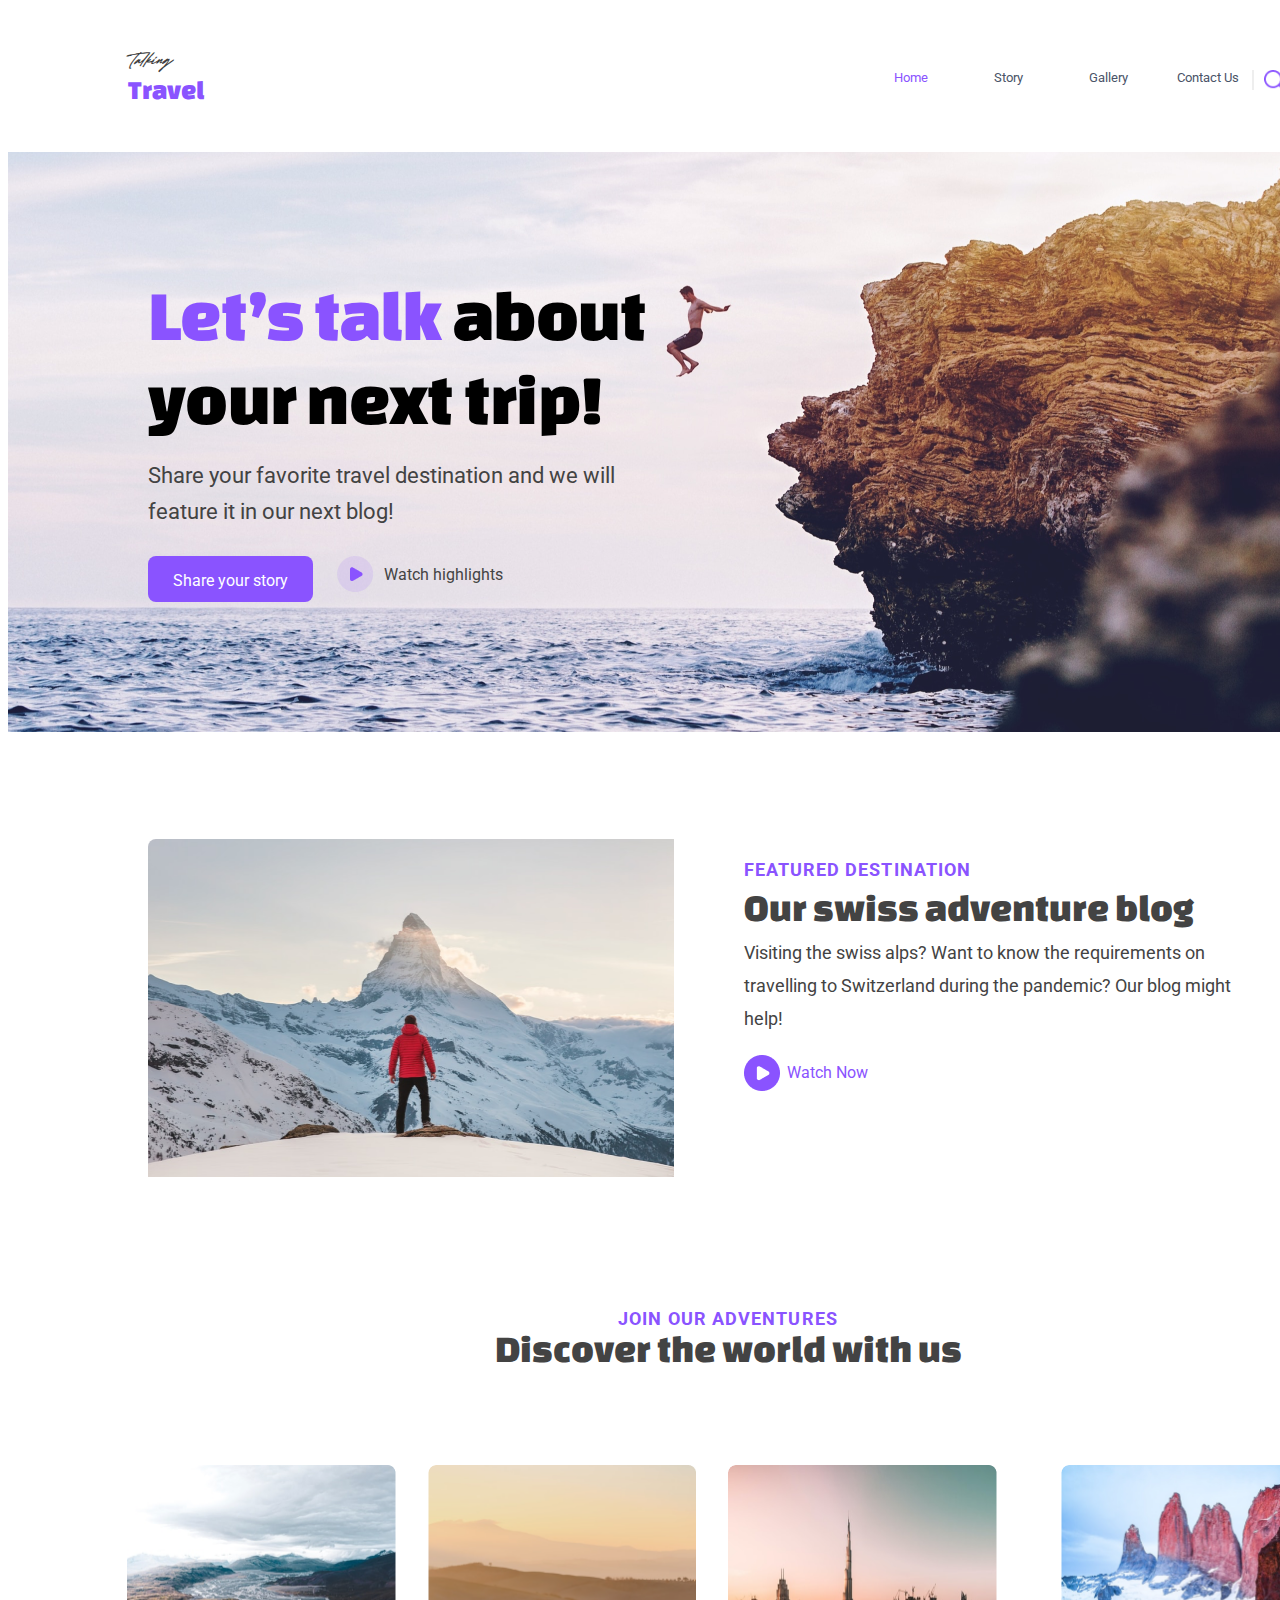
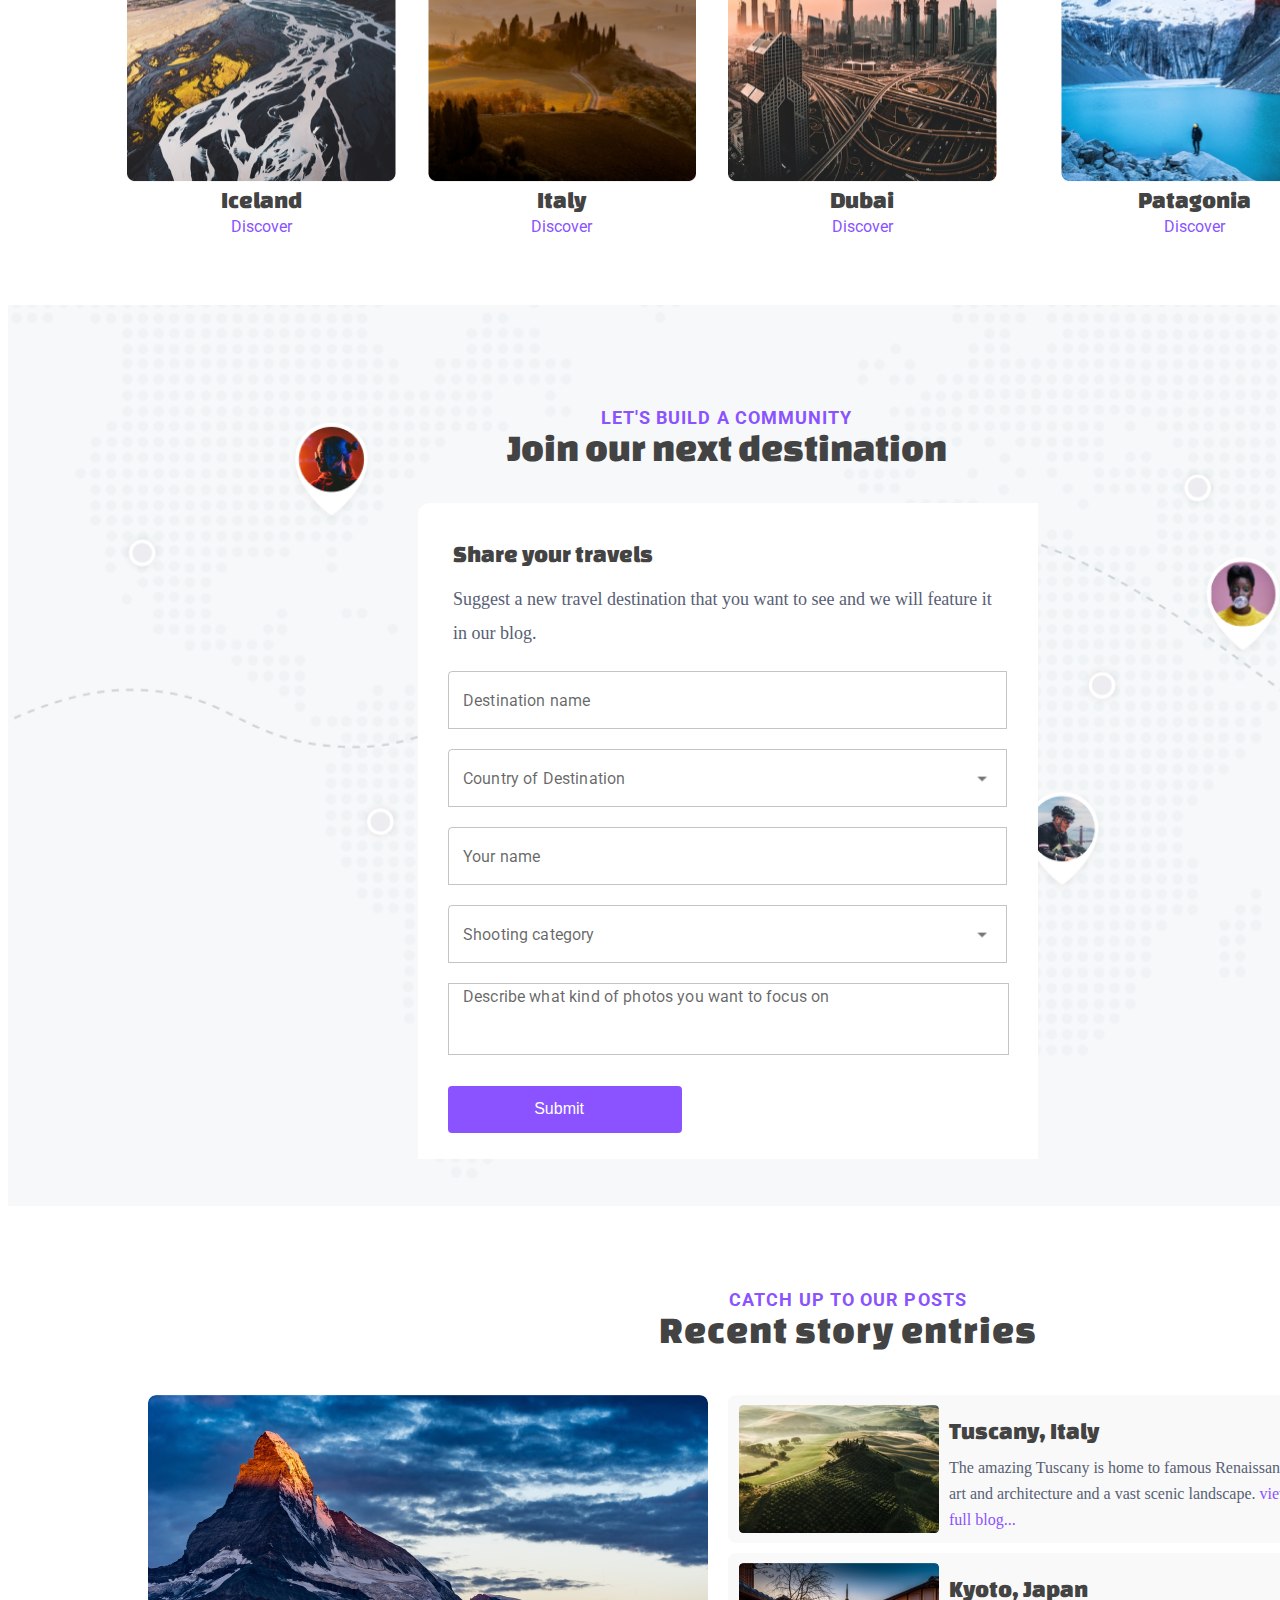
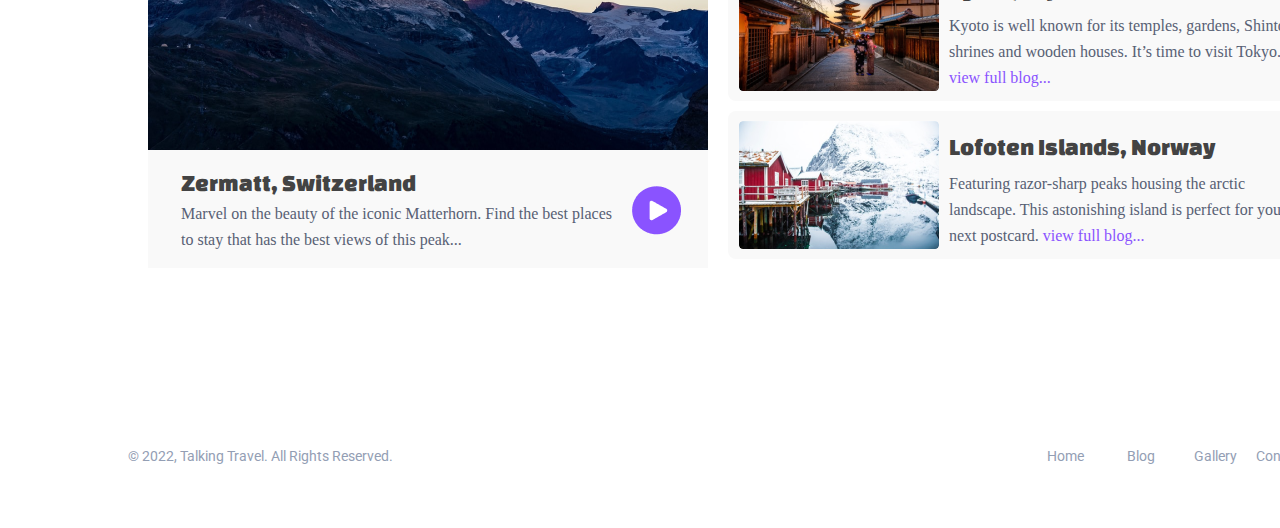
==== commit 0e5ea209: "fixed variables" ====
--- a/home.html
+++ b/home.html
@@ -4,49 +4,47 @@
 <head>
     <meta charset="UTF-8">
     <meta name="viewport" content="width=device-width, initial-scale=1.0">
-    <title>Document</title>
+    <title>Home</title>
    
-    <link rel="stylesheet" href="src/styles1/cap.css">
-    <link rel="stylesheet" href="src/styles1/first_page_first_block.css">
-    <link rel="stylesheet" href="src/styles1/first_page_second_block.css">
-    <link rel="stylesheet" href="src/styles1/first_page_third_block.css">
-    <link rel="stylesheet" href="src/styles1/first_page_fourth_block.css">
-    <link rel="stylesheet" href="src/styles1/first_page_fifth_block.css">
-
-    <link href="https://fonts.googleapis.com/css?family=Changa+One:regular,italic" rel="stylesheet" />
-    <link href="https://fonts.googleapis.com/css?family=Roboto:100,100italic,300,300italic,regular,italic,500,500italic,700,700italic,900,900italic" rel="stylesheet" />
+    <link rel="stylesheet" href="src/fonts/fonts.css">
+    <link rel="stylesheet" href="src/styles_first_page/cap.css">
+    <link rel="stylesheet" href="src/styles_first_page/first_page_first_block.css">
+    <link rel="stylesheet" href="src/styles_first_page/first_page_second_block.css">
+    <link rel="stylesheet" href="src/styles_first_page/first_page_third_block.css">
+    <link rel="stylesheet" href="src/styles_first_page/first_page_fourth_block.css">
+    <link rel="stylesheet" href="src/styles_first_page/first_page_fifth_block.css">
 </head>
 
 <body>
     <div class="main_block">
         <div class="cap">
             <div class="header_with_text">
-                <a href="home.html" class="logo-link"> 
+                <a href="home.html" class="logo_link"> 
                <div class="text_talking_and_travel">
                  <div class="talking_text">Talking</div>
                   <div class="travel_text">Travel</div>
                 </div>
                   <div class="button_home_story_gallery_contactUs_search_account">
                      <div class="button_home_story_gallery_contactUs">
-                        <div class="buttonOne home_txt">Home</div>
-                        <a href="story.html" class="buttonOne story_txt">Story</a>
-                        <div class="buttonOne gallery_txt">Gallery</div>
-                        <div class="buttonOne contact-us_txt">Contact Us</div>
-                    </div>
-                    <div class="vertical-line"></div>
-                    <div class="icon-button search-button"></div>
-                    <div class="icon-button account-button"></div>
-                </div>
-            </div>
-        </div>
-        <div class="second-container">
-            <div class="background-image"></div>
+                        <div class="button_one home_txt">Home</div>
+                        <a href="story.html" class="button_one story_txt">Story</a>
+                        <div class="button_one gallery_txt">Gallery</div>
+                        <div class="button_one contact_us_txt">Contact Us</div>
+                    </div>
+                    <div class="vertical_line"></div>
+                    <div class="icon_button search_button"></div>
+                    <div class="icon_button account_button"></div>
+                </div>
+            </div>
+        </div>
+        <div class="second_container">
+            <div class="background_image"></div>
             <div class="all_text_and_button">
                 <div class="text_lets_talk ">
                     <div class="text_section">
                         <p class="main_text_style">Let’s talk <span class="highlight_style">about your next trip!</span></p>
                     </div>
-                    <div class="secondary-text-section_shareYou">
+                    <div class="secondary_text_section_share_you">
                         <p class="text_share_you">Share your favorite travel destination and we will feature it in our next blog!</p>
                     </div>
 
@@ -69,7 +67,7 @@
         
         <div class="second_block">
             <div class="background_snow"></div>
-                 <div class="right-container">
+                 <div class="rightt_container">
                 
                     <div class="section1">
                         <p class="sel1">FEATURED DESTINATION</p>
@@ -81,11 +79,11 @@
                         <p class="sel3"> Visiting the swiss alps? Want to know the requirements on travelling to Switzerland during the pandemic? Our blog might help!</p>
                     </div>
                 
-                <div class="button-container_watch_now_play">
-                    <div class="button-image_play">
+                <div class="button_container_watch_now_play">
+                    <div class="button_image_play">
                         <img src="src/icons/Group.png" alt="Group" width="36" height="36">
                     </div>
-                    <div class="button-text_watch_now">
+                    <div class="button_text_watch_now">
                         <p class="Watch Now">Watch Now</p>
                     </div>
                 </div> 
@@ -165,14 +163,14 @@
                             <div class="shelves">
                                <div class="all_shalves">
                                     <div class="destination_name2">
-                                        <input type="text" class="input-field" value="Destination name">
+                                        <input type="text" class="input_field" value="Destination name">
                                         <div class="iconn"></div>
                                     </div>
                                 </div>
                                 
                                 <div class="all_shalves">
                                     <div class="destination_name2">
-                                        <input type="text" class="input-field" value="Country of Destination" readonly>
+                                        <input type="text" class="input_field" value="Country of Destination" readonly>
                                         <label class="iconn_back"></label> 
                                         <div class="dropdown">
                                             <ul>
@@ -186,13 +184,13 @@
                                 
                                  <div class="all_shalves">
                                     <div class="destination_name2">
-                                        <input type="text" class="input-field" value="Your name">
+                                        <input type="text" class="input_field" value="Your name">
                                         <div class="iconn"></div>
                                     </div>
                                 </div>
                                  <div class="all_shalves">
                                     <div class="destination_name2">
-                                        <input type="text" class="input-field" value="Shooting category">
+                                        <input type="text" class="input_field" value="Shooting category">
                                         <label class="iconn_back"></label> 
                                         <div class="dropdown">
                                             <ul>
@@ -205,7 +203,7 @@
                                 </div>
                                  <div class="name">
                                     <div class="name2">
-                                        <input type="text" class="input-field" value="Describe what kind of photos you want to focus on">
+                                        <input type="text" class="input_field" value="Describe what kind of photos you want to focus on">
                                     </div>
                                 </div>
                             </div>
@@ -222,7 +220,7 @@
                 <div class="fifth_block ">
                     <div class="catch_and_resent">
                         <div class="title_catch">
-                            <div class="catch up to our posts">
+                            <div class="catch_up_to_our_posts">
                                 CATCH UP TO OUR POSTS 
                             </div>
                             <div class="title_recentStory">
@@ -233,13 +231,13 @@
                     
                     <div class="general_under_sections">
                         <div class="first_section">
-                            <div class="photo_blueSkyAndHill"> </div>
+                            <div class="photo_blue_sky_and_hill"> </div>
                             <div class="titleZermatt_and_descriptionMarvel">
                                 <div class="text-content">
                                     <div class="title_Zermatt">
                                         Zermatt, Switzerland
                                     </div>
-                                    <div class="text_MarvelOnTheBeaty">
+                                    <div class="text_marvel_on_the_beaty">
                                         Marvel on the beauty of the iconic Matterhorn. Find the best places to stay that has the best views of this peak...
                                     </div>
                                 </div>
@@ -250,21 +248,21 @@
                         </div>
                 
                         <div class="second_section">
-                            <div class="box_imageAndTitleAndDescription">
+                            <div class="box_image_and_title_and_description">
                                 <div class="icons_opposite_the_header" style="background: url('src/image/Tuscany.png');"></div>
                                 <div class="description_and_title ">
                                     <div class="txt_title">Tuscany, Italy</div>
                                     <div class="txt_description">The amazing Tuscany is home to famous Renaissance art and architecture and a vast scenic landscape. <span class="violet_text">view full blog...</span></div>
                                 </div>
                             </div>
-                            <div class="box_imageAndTitleAndDescription">
+                            <div class="box_image_and_title_and_description">
                                 <div class="icons_opposite_the_header" style="background: url('src/image/Kyoto.png');"></div>
                                 <div class="description_and_title ">
                                     <div class="txt_title">Kyoto, Japan</div>
                                     <div class="txt_description">Kyoto is well known for its temples, gardens, Shinto shrines and wooden houses. It’s time to visit Tokyo. <span class="violet_text">view full blog...</span></div>
                                 </div>
                             </div>
-                            <div class="box_imageAndTitleAndDescription">
+                            <div class="box_image_and_title_and_description">
                                 <div class="icons_opposite_the_header" style="background: url('src/image/Lofoten.png');"></div>
                                 <div class="description_and_title ">
                                     <div class="txt_title">Lofoten Islands, Norway</div>
--- a/src/fonts/fonts.css
+++ b/src/fonts/fonts.css
@@ -0,0 +1,11 @@
+@import url('https://fonts.googleapis.com/css?family=Changa+One:regular,italic');
+@import url('https://fonts.googleapis.com/css?family=Roboto:100,100italic,300,300italic,regular,italic,500,500italic,700,700italic,900,900italic');
+
+@font-face {
+    font-family: "Black Signature";
+    src:  url('../fonts/BlackSignaturePersonalUseOnly.otf');
+}
+
+p {
+    font-family: 'Roboto', sans-serif;
+}
--- a/src/styles_first_page/cap.css
+++ b/src/styles_first_page/cap.css
@@ -0,0 +1,222 @@
+a {
+    text-decoration: none; 
+}
+
+.main_block {
+    width: 1440px;
+    height: auto;
+    top: -430px;
+    left: -1008px;
+    gap: 0px;
+    opacity: 0px;
+    overflow-x: hidden; 
+}
+
+.cap {
+    width: 10000;
+    height: 80px;
+    padding: 32px 120px;
+    gap: 0px;
+    opacity: 1;
+    display: flex; 
+    justify-content: space-between; 
+    align-items: center;          
+    background-color: #FFFFFF; 
+}
+
+.header_with_text {
+    width: 1202px;
+    height: 64px;
+    display: flex;
+    justify-content: space-between;
+    align-items: center; 
+}
+
+.text_talking_and_travel {
+    width: 100px;
+    height: 64px;
+    display: flex;
+    flex-direction: column; 
+    position: relative; 
+}
+
+.logo_link {
+    display: inline-block; 
+    text-decoration: none; 
+}
+
+.logo_link .text_talking_and_travel {
+    cursor: pointer; 
+    transition: transform 0.2s ease-in-out; 
+}
+
+.logo_link:hover .text_talking_and_travel {
+    transform: scale(1.05); 
+}
+
+.button_home_story_gallery_contactUs_search_account {
+    display: flex;
+    align-items: center;
+}
+
+.talking_text {
+    width: 42.39px;
+    height: 28.26px;
+    left: 3.14px;
+    opacity: 1; 
+    font-family: 'Black Signature'; 
+    font-size: 15.7px;
+    font-style: italic;
+    font-weight: 400;
+    line-height: 28.26px;
+    text-align: center;
+    color: #3E3E3E;
+}
+
+.travel_text {
+    width: 76.15px;
+    height: 28.26px;
+    top: 21.79px;
+    opacity: 0px;
+    font-family: Changa One;
+    font-size: 26.69px;
+    font-weight: 400;
+    line-height: 28.26px;
+    text-align: center;  
+    color: #8A53FF; 
+}
+
+.button_home_story_gallery_contactUs {
+    width: 359px;
+    height: 19px;
+    opacity: 1; 
+    display: flex;
+    justify-content: space-between;
+}
+
+.button_one {
+    height: 19px;
+    display: flex;
+    align-items: center;
+    justify-content: center;
+    font-family: Roboto;
+    font-size: 16px;
+    font-weight: 400;
+    line-height: 18.75px;
+    text-align: center;
+    background: transparent; 
+    opacity: 1; 
+}
+
+.home_txt {
+    width: 35px;
+    height: 15px;
+    top: 1.96px;
+    font-family: Roboto;
+    font-size: 12.56px;
+    font-weight: 400;
+    line-height: 14.72px;
+    text-align: center;
+    color: #8A53FF;
+}
+
+.story_txt {
+    width: 29px;
+    height: 14.92px;
+    top: 1.96px;
+    left: 77.72px;
+    gap: 0px;
+    opacity: 0px;
+    font-family: Roboto;
+    font-size: 12.56px;
+    font-weight: 400;
+    line-height: 14.72px;
+    text-align: center;
+    color: #495367;
+}
+
+.gallery_txt {
+    width: 39.25px;
+    height: 14.92px;
+    top: 1.96px;
+    left: 149.16px;
+    font-family: Roboto;
+    font-size: 13px;
+    font-weight: 400;
+    line-height: 14.72px;
+    text-align: center;
+    color: #495367;
+}
+
+.contact_us_txt {
+    width: 68.07px;
+    height: 14.92px;
+    top: 1.96px;
+    left: 213.77px;
+    font-family: Roboto;
+    font-size: 12.56px;
+    font-weight: 400;
+    line-height: 15px;
+    text-align: center;
+    color: #495367;
+    margin-right: 10px;
+    margin-left: -20px;
+}
+
+.home_txt:hover,
+.story_txt:hover,
+.gallery_txt:hover,
+.contact_us_txt:hover {
+    transform: scale(1.1); 
+    cursor: pointer;  
+    transition: transform 0.2s ease-in-out; 
+}
+
+.vertical_line {
+    width: 0px;
+    height: 18.53px;
+    border: 4px 0px 0px 0px;
+    border: 0.79px solid #EEEEEE
+}
+
+.search_button {
+    width: 20px;
+    height: 20px;
+    background-image: url('../icons/search.png');
+    background-size: cover; 
+    border: none; 
+    top: 2px;
+    left: 395px;
+    gap: 0px;
+    border: 2px 0px 0px 0px;
+    opacity: 0px;
+    margin-right: 20px;
+    margin-left: 10px; 
+}
+
+.account_button {
+    width: 24px;
+    height: 24px;
+    background-image: url('../icons/account.png');
+    background-size: cover; 
+    order: none; 
+    opacity: 0px;
+}
+
+.search_button:hover,
+.account_button:hover {
+    transform: scale(1.1); 
+    cursor: pointer;      
+    transition: transform 0.2s ease-in-out; 
+}
+
+.button-container {
+    width: 457px;
+    height: 24px;
+    gap: 18px;
+    opacity: 1px;
+    display: flex;
+    align-items: center;
+    justify-content: space-between; 
+    
+}--- a/src/styles_first_page/first_page_first_block.css
+++ b/src/styles_first_page/first_page_first_block.css
@@ -0,0 +1,141 @@
+.second_container {
+    width: 100%;
+    height: 580px;
+    gap: 0px;
+    background: linear-gradient(90deg, #FFFFFF -0.92%, rgba(255, 255, 255, 0) 75.6%);
+    position: relative; 
+    display: flex;
+}
+
+.background_image {
+    width: 100%;
+    height: 100%;
+    background-image: url('../image/rockAndSea.png');
+    background-size: cover;
+    background-position: center; 
+    background-repeat: no-repeat;
+}
+
+.all_text_and_button {
+    height: 500px; 
+    padding: 40px 120px 40px 140px;
+    gap: 34px;
+    position: absolute; 
+}
+
+.text_lets_talk {
+    height: 252px; 
+    gap: 12px;
+}
+
+.text_section {
+    width: 505px;
+    height: 252px;
+    gap: 12px;
+    display: flex;
+    align-items: center; 
+}
+
+.main_text_style {
+    font-family: Changa One;
+    font-size: 73px;
+    font-weight: 400;
+    line-height: 84px;
+    letter-spacing: -0.01em;
+    text-align: left;
+    color: #8A53FF; 
+    margin-top: 150px; 
+} 
+
+.text_share_you {
+    height: 72px;
+    font-family: Roboto;
+    font-size: 22px;
+    font-weight: 400;
+    line-height: 36px;
+    color: #434343;
+    margin-top: 50px;
+}
+
+.highlight_style {
+    color: #000000; 
+}
+
+.secondary_text_section_share_you {
+    width: 505px;
+    height: 72px;
+    gap: 0;
+    display: flex;
+    align-items: center; 
+}
+
+.block_button_and_watch {
+    display: flex;
+    flex-direction: row;
+    gap: 24px;
+    width: 359.8px;
+    height: 46px;
+    margin-top: 40px;
+}
+
+.story_button_block {
+    width: 165px;
+    height: 46px;
+    background: #8A53FF; 
+    display: flex;
+    align-items: center;
+    justify-content: center;
+    border-radius: 4px 0px 0px 0px;
+    opacity: 1; 
+    border-radius: 8px; 
+    transition: transform 0.2s ease-in-out;
+}
+
+.story_button_block:hover {
+    transform: scale(1.05); 
+    cursor: pointer;
+}
+
+.story_button {
+    width: 146px;
+    height: 19px;
+    font-family: Roboto;
+    font-size: 16px;
+    text-align: center;
+    color: #FFFFFF; 
+    background: none;
+    border: none;
+}
+
+.action_block {
+    display: flex;
+    height: 36px;
+    opacity: 1; 
+}
+
+.image_button_play {
+    height: 36px;
+    margin-right: 10px; 
+    font-style: italic; 
+    transition: transform 0.2s ease-in-out;
+}
+
+.image_button_play:hover {
+    transform: scale(1.1); 
+    cursor: pointer; 
+}
+
+.block_watch_highlights {
+    height: 36px;
+    position: relative;
+    top: -7px;
+}
+
+.watch_text {
+    height: 36px;
+    top: 5px;
+    left: 235.17px;
+    font-family: Roboto;
+    font-size: 16px;
+    color: #434343;
+}--- a/src/styles_first_page/first_page_second_block.css
+++ b/src/styles_first_page/first_page_second_block.css
@@ -0,0 +1,124 @@
+.second_block {
+    width: 100%;
+    height: 552px;
+    padding: 107px 140px 107px 140px;
+    background: #FFFFFF;  
+    display: flex; 
+    box-sizing: border-box;
+}
+
+.background_snow {
+    width: 540px;
+    height: 338px;
+    border-radius: 8px 0px 0px 0px;
+    background-image: url('../image/Featured.png'); 
+    background-position: center;
+    opacity: 1; 
+}
+
+.rightt_container {
+    width: 580px;
+    height: 292px;
+    padding: 30px 0px 0px 0px;
+    gap: 24px;
+    opacity: 1;
+    margin-left: 70px
+}
+
+.section1 {
+    width: 520px;
+    height: 21px;
+    gap: 0px;
+    opacity: 1; 
+    color: #8A53FF;
+    display: flex;
+    align-items: center; 
+}
+
+.section1 p {
+    font-family: Roboto;
+    font-size: 18px;
+    font-weight: 700;
+    line-height: 21.09px;
+    letter-spacing: 0.06em;
+    text-align: left;
+    margin: 0; 
+    margin-bottom: 20px;
+}
+
+.section2 {
+    width: 520px;
+    height: 36px;
+    gap: 0px;
+    opacity: 1;
+    color: #434343;
+    display: flex;
+    align-items: center; 
+}
+
+.section2 p {
+    font-family: Changa One;
+    font-size: 39px;
+    font-weight: 400;
+    line-height: 36px;
+    text-align: left;
+    margin: 0; 
+}
+
+.section3 {
+    width: 520px;
+    height: 99px;
+    gap: 0px;
+    opacity: 1; 
+    color: #434343;
+    display: flex;
+    align-items: flex-start; 
+    
+}
+
+.section3 p {
+    font-family: Roboto;
+    font-size: 18px;
+    font-weight: 400;
+    line-height: 33px;
+    text-align: left;
+    margin: 0; 
+    margin-top: 10px; 
+}
+
+.button_container_watch_now_play {
+    width: 143.77px;
+    height: 36px;
+    gap: 0px;
+    opacity: 1; 
+    display: flex;
+    align-items: center; 
+    margin-top: 30px; 
+}
+
+.button_image_play{
+    width: 36px;
+    height: 36px;
+    font-style: italic; 
+    transition: transform 0.2s ease-in-out;
+}
+
+.button_image_play:hover {
+    transform: scale(1.1); 
+    cursor: pointer; 
+}
+
+.button_text_watch_now {
+    width: 95.77px;
+    height: 36px;
+    font-family: Roboto;
+    font-size: 16px;
+    font-weight: 400;
+    line-height: 36px; 
+    text-align: center; 
+    color: #8A53FF;
+    padding: 0; 
+    display: flex; 
+    align-items: center; 
+    justify-content: center; 
+}--- a/src/styles_first_page/first_page_third_block.css
+++ b/src/styles_first_page/first_page_third_block.css
@@ -0,0 +1,118 @@
+.third_block {
+    width: 100%;
+    height: 621px;
+    padding: 24px 119px 70px 119px;
+    gap: 48px;
+    opacity: 1;
+    margin-bottom: 0px;
+    box-sizing: border-box;
+}
+
+.join_and_discover_container {
+    width: 1202px;
+    height: auto; 
+    gap: 8px;
+    opacity: 1; 
+    margin-bottom: 80px;
+}
+
+.main1_join_our {
+    width: 1202px;
+    height: auto;
+    opacity: 1; 
+    text-align: center;
+    color: #8A53FF;
+}
+
+.main1_join_our p {
+    font-family: Roboto;
+    font-size: 18px;
+    font-weight: 700;
+    line-height: 21.09px;
+    letter-spacing: 0.06em;
+    margin: 0;
+}
+
+.main2_discover_the_world {
+    width: 1202px;
+    height: 40px;
+    opacity: 1; 
+    text-align: center;
+    color: #434343;
+}
+
+.main2_discover_the_world p {
+    font-family: Changa One;
+    font-size: 39px;
+    font-weight: 400;
+    line-height: 40px;
+    margin: 0;
+}
+
+.photo_and_country_section {
+    width: 1202px;
+    height: 430px;
+    opacity: 1;
+    display: flex; 
+}
+
+.left_container, .right_container {
+    width: 601px;
+    height: 410px;
+    gap: 0px;
+    opacity: 1;
+    display: flex;
+    
+}
+
+.l1_container, .l2_container, .r1_container, .r2_container {
+    width: 300.5px;
+    height: 410px;
+    padding: 16px 0px 0px 0px;
+    gap: 10px;
+    display: flex; 
+    opacity: 1;
+}
+
+.image_container {
+    width: 268.5px;
+    height: 317.05px;
+    gap: 0px;
+    border-radius: 8px 0px 0px 0px;
+    opacity: 1;
+    display: flex;
+    flex-direction: column;
+    align-items: center;
+}
+
+.image {
+    width: 268.5px;
+    height: 317.05px;
+    border-radius: 8px 0px 0px 0px;
+}
+
+.text1 {
+    width: 268.5px;
+    height: 36px;
+    gap: 0px;
+    opacity: 1;
+    color: #434343;
+    font-family: Changa One;
+    font-size: 24px;
+    font-weight: 400;
+    line-height: 36px;
+    text-align: center;
+}
+
+.text2 {
+    width: 268.5px;
+    height: 14.95px;
+    gap: 0px;
+    opacity: 1;
+    color: #8A53FF;
+    font-family: Roboto;
+    font-size: 16px;
+    font-weight: 400;
+    line-height: 18.75px;
+    text-align: center;
+}--- a/src/styles_first_page/first_page_fourth_block.css
+++ b/src/styles_first_page/first_page_fourth_block.css
@@ -0,0 +1,257 @@
+.fourth_container {
+
+    width: 1440px;
+    height: 901.18px;
+    top: 1843px;
+    gap: 0px;
+    opacity: 0px;
+    background-image: url('../image/Share.png');
+    display: flex; 
+    justify-content: center; 
+    align-items: center; 
+}
+
+.people_back {
+    width: 620px;
+    height: 758px;
+    top: 1917.03px;
+    left: 391.5px;
+    padding: 20px 0px 0px 0px;
+    gap: 30px;
+    opacity: 1;
+}
+
+.lets_build_and_join_our {
+    width: 617px;
+    height: 76px;
+    gap: 15px;
+    opacity: 1;
+    margin-top: -20px; 
+    margin-bottom: 40px;
+    align-items: center;
+    margin-top: 20px;
+}
+
+.title_and_shelves {
+    width: 560px;
+    height: 600px;
+    padding: 28px 30px 28px 30px;
+    gap: 17px;
+    border-radius: 12px 0px 0px 0px;
+    opacity: 1;
+    background: #FFFFFF;
+    margin-top: -20px;
+}
+
+.lets_build_block {
+    width: 617px;
+    height: 21px;
+    opacity: 1;
+    color: #8A53FF;
+    font-family: Roboto;
+    font-size: 18px;
+    font-weight: 700;
+    line-height: 21.09px;
+    letter-spacing: 0.06em;
+    text-align: center;
+}
+
+.join_our_block {
+    width: 617px;
+    height: 40px;
+    opacity: 1; 
+    color: #434343;
+    font-family: 'Changa One', sans-serif;
+    font-size: 39px;
+    font-weight: 400;
+    line-height: 40px;
+    text-align: center;
+}
+
+.share_and_suggest_txt {
+    width: 557px;
+    height: 110px;
+    gap: 6px;
+    opacity: 1; 
+    margin-bottom: 30px;
+}
+
+.shelves {
+    width: 557px;
+    height: 420px;
+    gap: 10px;
+    opacity: 1;
+    margin-bottom: 5px;
+}
+
+.submit_container {
+    width: 215px;
+    height: 20px;
+    padding: 13.5px 9.35px 13.5px 9.52px;
+    gap: 0px;
+    border-radius: 4px;
+    opacity: 1;
+    margin-top: 15px;
+    background: #8A53FF;  
+    margin-top: -10px;
+    transition: transform 0.2s ease-in-out;
+}
+
+.submit_container:hover {
+    transform: scale(1.1); 
+    cursor: pointer;
+}
+
+.submit_btn {
+    width: 203.12px;
+    height: 19px;
+    opacity: 1;
+    font-size: 16px;
+    font-weight: 400;
+    line-height: 18.75px;
+    text-align: center;
+    color: #FFFFFF;
+    background: none;
+    border: none; 
+    cursor: pointer; 
+    border-radius: 20px; 
+}
+
+.share_style {
+    width: 557px;
+    height: 36px;
+    font-family: 'Changa One', sans-serif;
+    font-size: 24px;
+    font-weight: 400;
+    line-height: 36px;
+    text-align: left;
+    color: #434343; 
+    background: none; 
+    padding: 5px;
+}
+
+.suggest_style {
+    width: 557px;
+    height: 68px;
+    font-size: 18px;
+    font-weight: 400;
+    line-height: 34px;
+    text-align: left;
+    color: #576074; 
+    background: none;
+    padding: 5px; 
+}
+
+.all_shalves {
+    width: 533px; 
+    height: 56px; 
+    padding: 0px 12px; 
+    gap: 0;
+    border-radius: 4px 0px 0px 0px;
+    border: 1px solid #0000003B; 
+    opacity: 1; 
+    margin-bottom: 20px;
+    position: relative;
+}
+
+.destination_name2 {
+    width: 533px; 
+    height: auto;
+    padding: 16px 0px; 
+    gap: 8px;
+    opacity: 1; 
+    display: flex;
+    align-items: center;
+    position: relative;
+}
+
+.input_field {
+    width: 501px; 
+    height: 24px;
+    border: none;
+    font-family: Roboto;
+    font-size: 16px;
+    font-weight: 400;
+    line-height: 24px;
+    letter-spacing: 0.15px;
+    text-align: left;
+    color: #00000099; 
+    background: none; 
+}
+
+.iconn {
+    width: 24px;
+    height: 24px;
+    opacity: 1;
+}
+
+.iconn_back {
+    width: 24px;
+    height: 24px;
+    background: none; 
+    border: none;
+    padding: 0;  
+    margin: 0; 
+    background-image: url('../icons/Arrow.png'); 
+    background-size: cover; 
+    cursor: pointer;  
+    display: inline-block;
+    position: relative; 
+}
+
+.name {
+    width: 557px;
+    height: 102px;
+    gap: 3px;
+    opacity: 1;   
+}
+
+.name2 {
+    width: 535px;
+    height: 70px;
+    gap: 8px;
+    opacity: 1;
+    font-family: Roboto;
+    font-size: 16px;
+    font-weight: 400;
+    line-height: 24px;
+    letter-spacing: 0.15px;
+    text-align: left;
+    color: #00000099;
+    border: 1px solid #0000003B; 
+    display: flex;
+    padding: 0px 12px; 
+}
+
+.dropdown {
+    display: none;
+    position: absolute; 
+    top: 100%; 
+    left: 0; 
+    background-color: white;
+    border: 1px solid #ccc;
+    width: 200px;
+    z-index: 100; 
+    box-shadow: 0px 4px 8px rgba(0, 0, 0, 0.1); 
+    margin-left: 350px;
+}
+
+.destination_name2:hover .dropdown,
+.iconn_back:hover + .dropdown {
+    display: block; 
+}
+
+.dropdown ul {
+    list-style-type: none;
+    margin: 0;
+    padding: 0;
+}
+
+.dropdown ul li {
+    padding: 10px;
+    cursor: pointer;
+}
+
+.dropdown ul li:hover {
+    background-color: #f0f0f0;
+}--- a/src/styles_first_page/first_page_fifth_block.css
+++ b/src/styles_first_page/first_page_fifth_block.css
@@ -0,0 +1,242 @@
+.fifth_block {
+    width: 100%;
+    height: 748.11px;
+    padding: 83px 120px 83px 120px;
+    gap: 30px;
+    opacity: 1;
+    display:flex;
+    flex-direction: column;
+    position: relative;
+}
+
+.catch_and_resent {
+    width: 100%;
+    height: 76px;
+    gap: 15px;
+    opacity: 1;
+    display:flex;
+}
+
+.general_under_sections {
+    width: 1200px;
+    height: 476.11px;
+    opacity: 1;
+    display:flex;
+}
+
+.title_catch {
+    width: 100%;
+    height: 21px;
+    opacity: 1;
+    font-family: Roboto;
+    font-size: 18px;
+    font-weight: 700;
+    letter-spacing: 0.06em;
+    text-align: center;
+    color: #8A53FF;
+    
+}
+
+.title_recentStory {
+    width: 100%;
+    height: 40px;
+    opacity: 1;
+    font-family: Changa One;
+    font-size: 39px;
+    line-height: 40px;
+    text-align: center;
+    color: #434343;
+    font-weight: 100;
+}
+
+.first_section {
+    width: 100%;
+    height: 100%; 
+    gap: 0px;
+    opacity: 1;
+    display: flex;
+    flex-direction: column; 
+    align-items: center; 
+}
+
+.second_section {
+    width: 100%;
+    height: 100%; 
+    gap: 10px;
+    opacity: 1;
+    
+}
+
+.photo_blue_sky_and_hill {
+    width: 560px;
+    height: 355px; 
+    gap: 0px;
+    opacity: 1;
+    background-image: url('../image/Big.png');
+    border-radius: 8px 8px 0px 0px;
+    margin-bottom: 0;
+}
+
+.titleZermatt_and_descriptionMarvel {
+    width: 560px;
+    height: 118px;
+    gap: 0px;
+    opacity: 1;
+    display: flex;
+    justify-content: center;
+    align-items: center;
+    gap: 10px;
+    background: #F9F9F9;
+}
+
+.title_Zermatt {
+    width: 435.13px;
+    height: 36px;
+    opacity: 1;
+    font-family: 'Changa One', sans-serif;
+    font-size: 24px;
+    font-weight: 400;
+    line-height: 36px;
+    color: #434343;
+}
+
+.text_marvel_on_the_beaty {
+    width: 435.13px;
+    height: 52px;
+    opacity: 1;
+    font-size: 16px;
+    font-weight: 400;
+    line-height: 26px;
+    text-align: left;
+    color: #576074;
+    display: flex;
+}
+
+.play_icon {
+    width: 48.87px;
+    height: 48px;
+    gap: 0px;
+    opacity: 0px;
+    border: none;
+    background: none;
+    font-style: italic; 
+    transition: transform 0.2s ease-in-out;
+}
+
+.play_icon:hover {
+    transform: scale(1.1); 
+    cursor: pointer; 
+}
+
+.box_image_and_title_and_description {
+    width: 571px;
+    height: 128px;
+    padding: 10px 11px;
+    gap: 20px;
+    border-radius: 8px 8px 8px 8px;
+    opacity: 1;
+    margin-bottom: 10px;
+    background: #F9F9F9;
+    display: flex; 
+    gap: 10px; 
+}
+
+.icons_opposite_the_header {
+    width: 200px;
+    height: 128px;
+    border-radius: 4px 4px 4px 4px;
+    background-size: cover;
+    background-position: center;
+}
+
+.description_and_title {
+    width: 358px;
+    height: 128px; 
+    padding: 8px 0px 0px 0px;
+    display: flex;
+    flex-direction: column;
+    gap: 6px;
+}
+
+.txt_title {
+    width: 358px;
+    height: 36px;
+    font-family: 'Changa One', sans-serif;
+    font-size: 24px;
+    font-weight: 400;
+    line-height: 36px;
+    text-align: left;
+    color: #434343;
+    opacity: 1;
+}
+
+.txt_description{
+    width: 358px;
+    height: 78px;
+    font-size: 16px;
+    font-weight: 400;
+    line-height: 26px;
+    text-align: left;
+    color: #576074;
+    opacity: 1;
+}
+
+.violet_text {
+    color: #8A53FF;
+}
+
+.bottom_cap {
+    width: 1200px; 
+    height: 80px; 
+    padding: 32px 120px; 
+    opacity: 1;
+    background: #FFFFFF;
+    position: absolute; 
+    bottom: 0;
+    left: 0;
+    margin-left: 0; 
+    display: flex;
+} 
+
+.talking_travel_cap {
+    width: 920px;
+    height: 16px;
+    gap: 0px;
+    opacity: 1;
+    font-family: Roboto;
+    font-size: 14px;
+    font-weight: 400;
+    line-height: 16.41px;
+    text-align: left;
+    color: #939EB4;
+    margin-top: 40px;
+}
+
+.item_block {
+    width: 300px;
+    height: 16px;
+    gap: 0px;
+    opacity: 1;
+    display: flex;
+    margin-top: 40px;
+}
+
+.item_all {
+    width: 75px;
+    height: 16px;
+    gap: 0px;
+    opacity: 1;
+    font-family: Roboto;
+    font-size: 14px;
+    font-weight: 400;
+    line-height: 16.41px;
+    text-align: center;
+    color: #939EB4;
+    text-decoration: none; 
+    cursor: pointer; 
+    transition: color 0.3s ease; 
+}
+
+.item_all:hover {
+    color: #000; 
+}
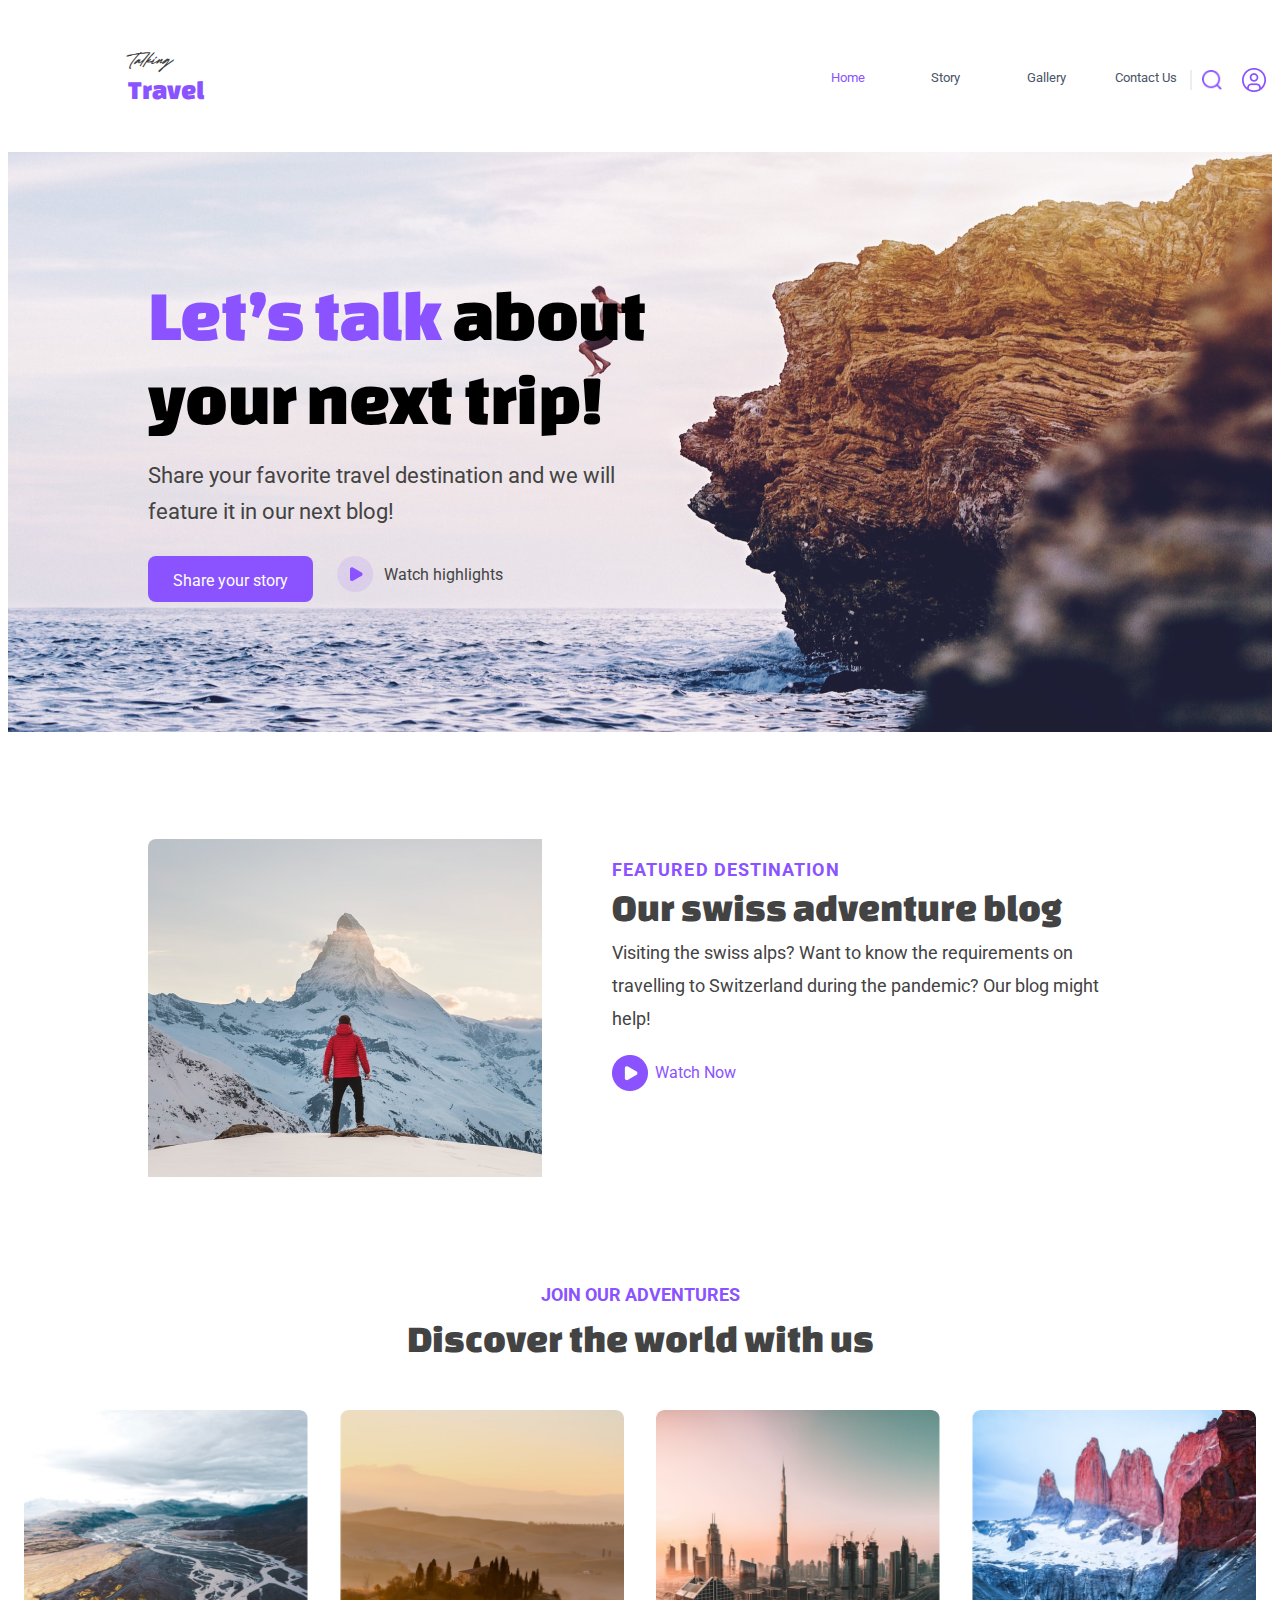
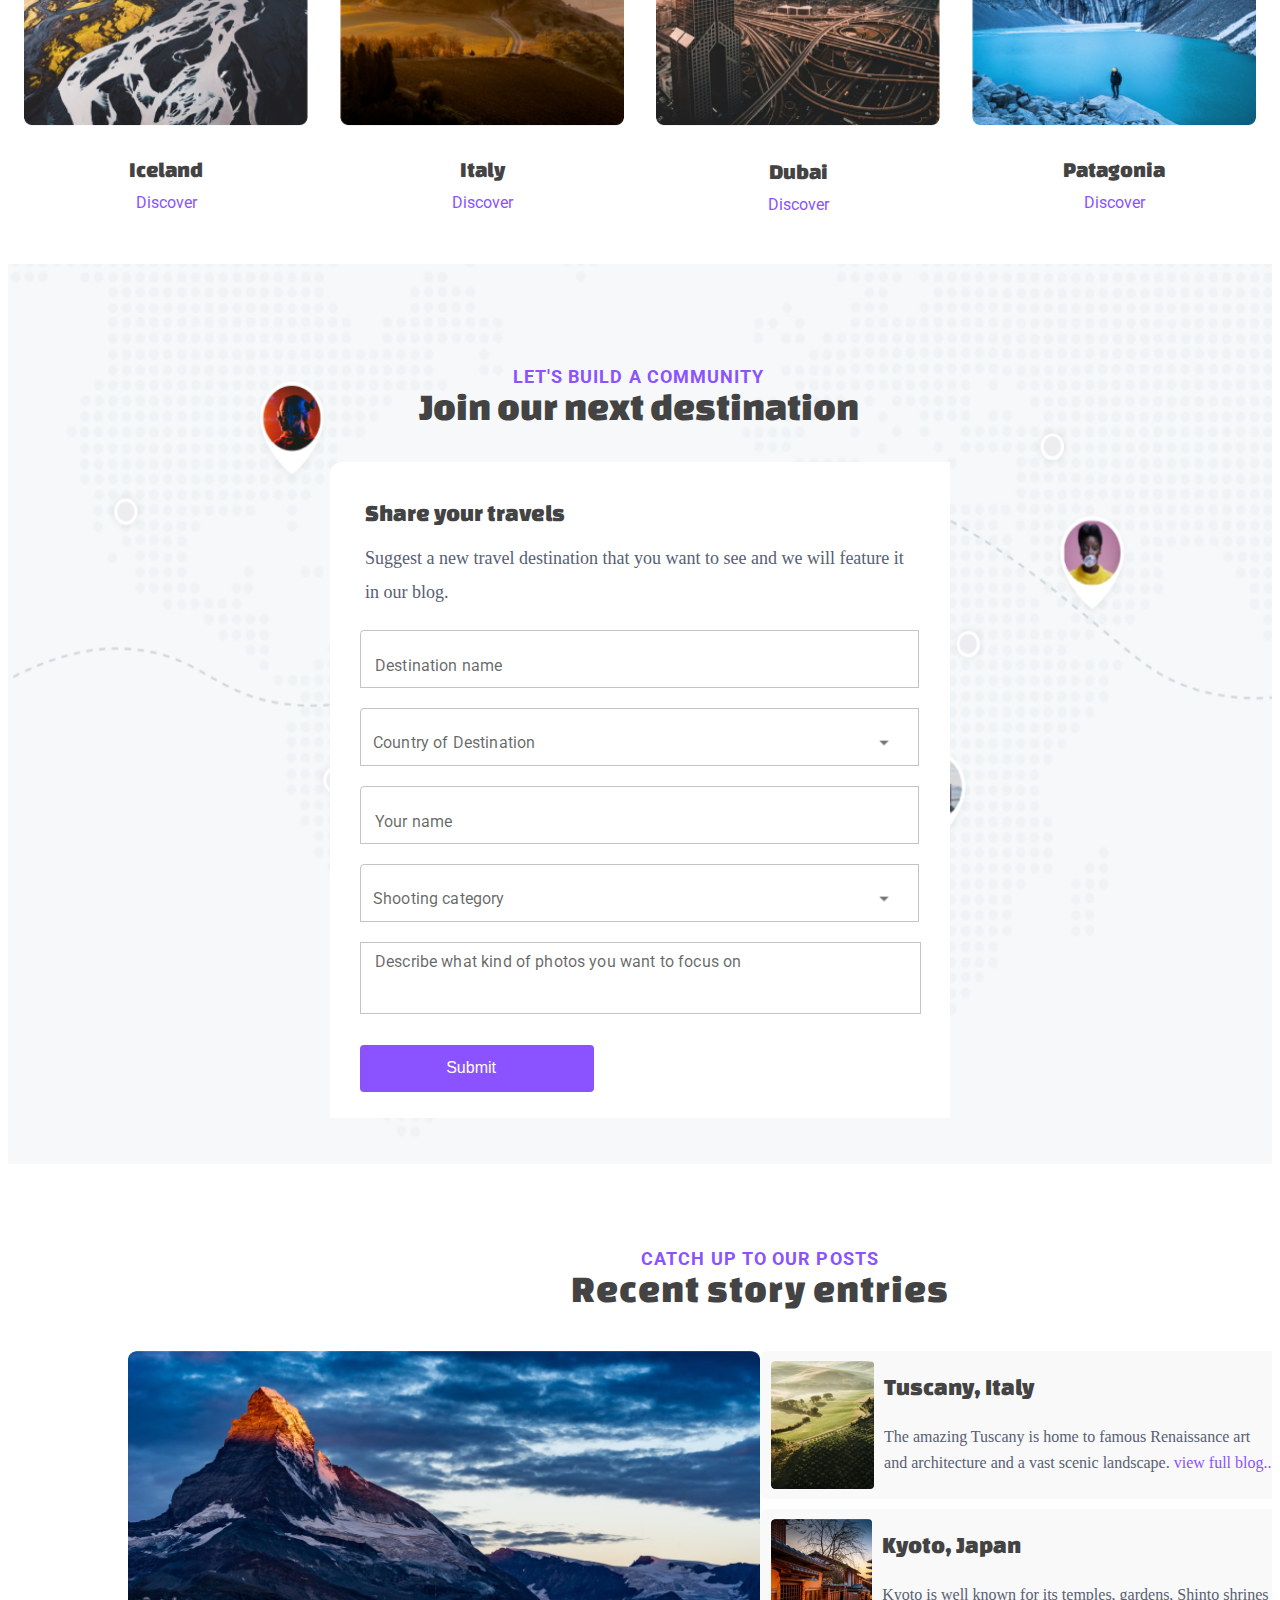
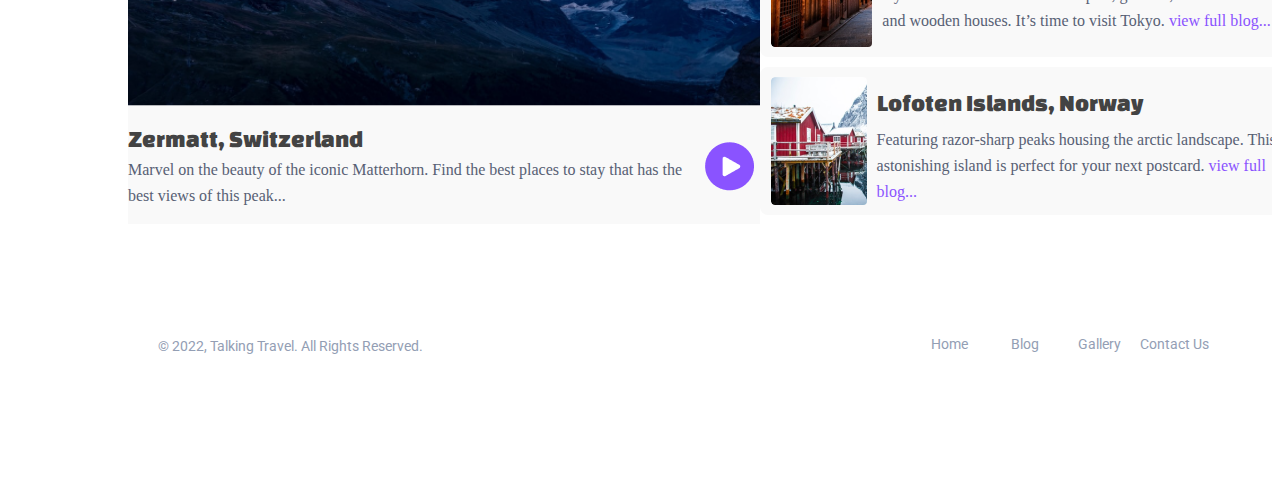
==== commit 7a6de5a1: "first page corrected" ====
--- a/home.html
+++ b/home.html
@@ -90,56 +90,46 @@
             </div>
         </div>
 
-        <div class="third_block">
-            <div class="join_and_discover_container ">
-                <div class="main1_join_our ">
-                    <p>JOIN OUR ADVENTURES</p>
-                </div>
-                <div class="main2_discover_the_world">
-                    <p>Discover the world with us</p>
-                </div>
-            </div>
+        <div class="discover">
+            <div class="join_and_discover_container">
+              <h4>JOIN OUR ADVENTURES</h4>
+              <p>Discover the world with us</p>
+            </div>
+      
             <div class="photo_and_country_section">
-                <div class="left_container">
-                    <div class="l1_container">
-                        <div class="image_container">
-                            <img src="src/image/Iceland.png" alt="Iceland" class="image">
-                            <div class="Iceland"></div>
-                                <div class="text1">Iceland</div>
-                                <div class="text2">Discover</div>
-                            </div>
-                        </div>
-                    <div class="l2_container">
-                        <div class="image_container">
-                            <img src="src/image/Italy.png" alt="Italy" class="image">
-                            <div class="Italy"></div>
-                                <div class="text1">Italy</div>
-                                <div class="text2">Discover</div>
-                            </div>
-                        </div>
-                    </div>
-                
-                <div class="right_container">
-                    <div class="r1_container">
-                        <div class="image_container">
-                            <img src="src/image/Dubai.png" alt="Dubai" class="image">
-                            <div class="Dubai"></div>
-                                <div class="text1">Dubai</div>
-                                <div class="text2">Discover</div>
-                            </div>
-                        </div>
-                    </div>
-                    <div class="r2_container">
-                        <div class="image_container">
-                            <img src="src/image/Patagonia.png" alt="Patagonia" class="image">
-                            <div class="Patagonia"></div>
-                                <div class="text1">Patagonia</div>
-                                <div class="text2">Discover</div>
-                            </div>
-                        </div>
-                    </div>
-                </div>
-               
+              <div class="image_container">
+                <img src="src/image/Iceland.png" class="photo" />
+                <div class="ontainer_country_and_discover">
+                  <p class="country_name">Iceland</p>
+                  <p class="text2">Discover</p>
+                </div>
+              </div>
+      
+              <div class="image_container">
+                <img src="src/image/Italy.png" class="photo" />
+                <div class="ontainer_country_and_discover">
+                  <p class="country_name">Italy</p>
+                  <p class="text2">Discover</p>
+                </div>
+              </div>
+      
+              <div class="image_container">
+                <img src="src/image/Dubai.png" class="photo" />
+                <div class="container_country_and_discover">
+                  <p class="country_name">Dubai</p>
+                  <p class="text2">Discover</p>
+                </div>
+              </div>
+      
+              <div class="image_container">
+                <img src="src/image/Patagonia.png" class="photo" />
+                <div class="ontainer_country_and_discover">
+                  <p class="country_name">Patagonia</p>
+                  <p class="text2">Discover</p>
+                </div>
+              </div>
+            </div>
+          </div>
                
                 <div class="fourth_container">
                     <div class="people_back">
@@ -170,15 +160,13 @@
                                 
                                 <div class="all_shalves">
                                     <div class="destination_name2">
-                                        <input type="text" class="input_field" value="Country of Destination" readonly>
-                                        <label class="iconn_back"></label> 
-                                        <div class="dropdown">
-                                            <ul>
-                                                <li>Russia</li>
-                                                <li>Türkiye</li>
-                                                <li>Germany</li>
-                                            </ul>
-                                        </div>
+                                        <select name="destination_name2"  class="input_field">
+                                            <option value="" selected disabled>Country of Destination</option>
+                                            <option value="russia">Russia</option>
+                                            <option value="turkey">Turkey</option>
+                                            <option value="germany">Germany</option>
+                                        </select>
+                                        <label class="iconn_back"></label>
                                     </div>
                                 </div>
                                 
@@ -188,19 +176,18 @@
                                         <div class="iconn"></div>
                                     </div>
                                 </div>
-                                 <div class="all_shalves">
-                                    <div class="destination_name2">
-                                        <input type="text" class="input_field" value="Shooting category">
-                                        <label class="iconn_back"></label> 
-                                        <div class="dropdown">
-                                            <ul>
-                                                <li>City photography</li>
-                                                <li>Landscape photography</li>
-                                                <li>Portrait photography</li>
-                                            </ul>
-                                        </div>
-                                    </div>
-                                </div>
+                                <div class="all_shalves">
+                                    <div class="destination_name2">
+                                        <select name="shooting_category" class="input_field">
+                                            <option value="" selected disabled>Shooting category</option>
+                                            <option value="city_photography">City photography</option>
+                                            <option value="landscape_photography">Landscape photography</option>
+                                            <option value="portrait_photography">Portrait photography</option>
+                                        </select>
+                                        <label class="iconn_back"></label>
+                                    </div>
+                                </div>
+                                
                                  <div class="name">
                                     <div class="name2">
                                         <input type="text" class="input_field" value="Describe what kind of photos you want to focus on">
@@ -213,7 +200,6 @@
                                 </div>
                              </div>
                         </div>
-                        
                     </div>
                 </div>
 
--- a/src/styles_first_page/cap.css
+++ b/src/styles_first_page/cap.css
@@ -3,7 +3,7 @@
 }
 
 .main_block {
-    width: 1440px;
+    width: 100%;
     height: auto;
     top: -430px;
     left: -1008px;
@@ -13,7 +13,7 @@
 }
 
 .cap {
-    width: 10000;
+    width: 90%;
     height: 80px;
     padding: 32px 120px;
     gap: 0px;
@@ -25,7 +25,7 @@
 }
 
 .header_with_text {
-    width: 1202px;
+    width: 100%;
     height: 64px;
     display: flex;
     justify-content: space-between;
@@ -33,7 +33,7 @@
 }
 
 .text_talking_and_travel {
-    width: 100px;
+    width: 100%;
     height: 64px;
     display: flex;
     flex-direction: column; 
--- a/src/styles_first_page/first_page_second_block.css
+++ b/src/styles_first_page/first_page_second_block.css
@@ -4,20 +4,22 @@
     padding: 107px 140px 107px 140px;
     background: #FFFFFF;  
     display: flex; 
+    flex-direction: row;
     box-sizing: border-box;
 }
 
 .background_snow {
-    width: 540px;
+    width: 100%;
     height: 338px;
     border-radius: 8px 0px 0px 0px;
     background-image: url('../image/Featured.png'); 
     background-position: center;
     opacity: 1; 
+    background-repeat: no-repeat;
 }
 
 .rightt_container {
-    width: 580px;
+    width: 100%;
     height: 292px;
     padding: 30px 0px 0px 0px;
     gap: 24px;
--- a/src/styles_first_page/first_page_third_block.css
+++ b/src/styles_first_page/first_page_third_block.css
@@ -1,118 +1,88 @@
-.third_block {
-    width: 100%;
+.third_block{
+    display: flex;
+    flex-direction: column;
+    justify-content: center;
+    gap: 48px;
     height: 621px;
     padding: 24px 119px 70px 119px;
-    gap: 48px;
-    opacity: 1;
-    margin-bottom: 0px;
+}
+
+.join_and_discover_container {
+    display: flex;
+    flex-direction: column;
+    align-items: center;
+    gap: 8px;
+}
+
+.join_and_discover_container h4 {
+    font-family: Roboto, sans-serif;
+    color: #8A53FF;
+    font-weight: 700;
+    font-size: 18px;
+    text-align: center;
+    letter-spacing: 6%;
+    margin: 0;
+}
+
+.join_and_discover_container p {
+    font-family: Changa One, sans-serif;
+    font-weight: 400;
+    font-size: 39px;
+    text-align: center;
+    color: #434343;
+    margin: 5px 0;
+}
+
+.photo_and_country_section {
+    height: auto;
+    display: flex;
+    justify-content: space-between;
+    height: 420px;
+    margin-top: 30px;
+    margin-bottom: 50px;
+}
+
+.image_container {
+    width:25%;
+    height: 100%;
+    display: flex;
+    flex-direction: column;
+    justify-content: flex-start;
+    align-items: center;
+    padding: 16px;
+    gap: 10px;
     box-sizing: border-box;
 }
 
-.join_and_discover_container {
-    width: 1202px;
-    height: auto; 
-    gap: 8px;
-    opacity: 1; 
-    margin-bottom: 80px;
+img.photo {
+    width: 100%;
+    height: 316px;
+    border-radius: 8px; 
 }
 
-.main1_join_our {
-    width: 1202px;
-    height: auto;
-    opacity: 1; 
-    text-align: center;
-    color: #8A53FF;
+.container_country_and_discover {
+    display: flex;
+    flex-direction: column;
+    justify-content: flex-start;
+    align-items: center;
+    margin-top: 2px;
+    height: 50px;
 }
 
-.main1_join_our p {
-    font-family: Roboto;
-    font-size: 18px;
-    font-weight: 700;
-    line-height: 21.09px;
-    letter-spacing: 0.06em;
-    margin: 0;
-}
-
-.main2_discover_the_world {
-    width: 1202px;
-    height: 40px;
-    opacity: 1; 
-    text-align: center;
+.country_name {
+    font-family: Changa One, sans-serif;
+    font-weight: 400;
+    font-size: 22px;
     color: #434343;
-}
-
-.main2_discover_the_world p {
-    font-family: Changa One;
-    font-size: 39px;
-    font-weight: 400;
-    line-height: 40px;
-    margin: 0;
-}
-
-.photo_and_country_section {
-    width: 1202px;
-    height: 430px;
-    opacity: 1;
-    display: flex; 
-}
-
-.left_container, .right_container {
-    width: 601px;
-    height: 410px;
-    gap: 0px;
-    opacity: 1;
-    display: flex;
-    
-}
-
-.l1_container, .l2_container, .r1_container, .r2_container {
-    width: 300.5px;
-    height: 410px;
-    padding: 16px 0px 0px 0px;
-    gap: 10px;
-    display: flex; 
-    opacity: 1;
-}
-
-.image_container {
-    width: 268.5px;
-    height: 317.05px;
-    gap: 0px;
-    border-radius: 8px 0px 0px 0px;
-    opacity: 1;
-    display: flex;
-    flex-direction: column;
-    align-items: center;
-}
-
-.image {
-    width: 268.5px;
-    height: 317.05px;
-    border-radius: 8px 0px 0px 0px;
-}
-
-.text1 {
-    width: 268.5px;
-    height: 36px;
-    gap: 0px;
-    opacity: 1;
-    color: #434343;
-    font-family: Changa One;
-    font-size: 24px;
-    font-weight: 400;
-    line-height: 36px;
     text-align: center;
 }
 
 .text2 {
-    width: 268.5px;
-    height: 14.95px;
-    gap: 0px;
-    opacity: 1;
+    font-family: Roboto, sans-serif;
+    font-weight: 400;
+    font-size: 16px;
     color: #8A53FF;
-    font-family: Roboto;
-    font-size: 16px;
-    font-weight: 400;
-    line-height: 18.75px;
+    text-decoration: none;
     text-align: center;
+    margin-top: -10px;
 }--- a/src/styles_first_page/first_page_fourth_block.css
+++ b/src/styles_first_page/first_page_fourth_block.css
@@ -1,14 +1,16 @@
 .fourth_container {
-
-    width: 1440px;
-    height: 901.18px;
-    top: 1843px;
+    width: 100%; 
+    height: 901.18px; 
+    top: 1843px; 
     gap: 0px;
-    opacity: 0px;
+    opacity: 1;
     background-image: url('../image/Share.png');
     display: flex; 
     justify-content: center; 
     align-items: center; 
+    background-repeat: no-repeat;
+    background-size: 100% 100%; 
+    background-position: center;
 }
 
 .people_back {
@@ -155,7 +157,7 @@
 }
 
 .destination_name2 {
-    width: 533px; 
+    width: 100%; 
     height: auto;
     padding: 16px 0px; 
     gap: 8px;
@@ -166,8 +168,8 @@
 }
 
 .input_field {
-    width: 501px; 
-    height: 24px;
+    width: 100%;
+    height: 36px; 
     border: none;
     font-family: Roboto;
     font-size: 16px;
@@ -177,6 +179,12 @@
     text-align: left;
     color: #00000099; 
     background: none; 
+    appearance: none; 
+}
+
+.input_field:focus {
+    outline: none; 
+    box-shadow: none; 
 }
 
 .iconn {
@@ -196,7 +204,11 @@
     background-size: cover; 
     cursor: pointer;  
     display: inline-block;
-    position: relative; 
+    position: absolute; 
+    right: 10px; 
+    top: 50%; 
+    transform: translateY(-50%);
+    pointer-events: none;
 }
 
 .name {
--- a/src/styles_first_page/first_page_fifth_block.css
+++ b/src/styles_first_page/first_page_fifth_block.css
@@ -18,7 +18,7 @@
 }
 
 .general_under_sections {
-    width: 1200px;
+    width: 100%;
     height: 476.11px;
     opacity: 1;
     display:flex;
@@ -68,17 +68,20 @@
 }
 
 .photo_blue_sky_and_hill {
-    width: 560px;
+    width: 100%;
     height: 355px; 
     gap: 0px;
     opacity: 1;
     background-image: url('../image/Big.png');
     border-radius: 8px 8px 0px 0px;
     margin-bottom: 0;
+    background-repeat: no-repeat; 
+    background-size: 100% 100%; 
+    background-position: center;
 }
 
 .titleZermatt_and_descriptionMarvel {
-    width: 560px;
+    width: 100%;
     height: 118px;
     gap: 0px;
     opacity: 1;
@@ -90,7 +93,7 @@
 }
 
 .title_Zermatt {
-    width: 435.13px;
+    width: 100%;
     height: 36px;
     opacity: 1;
     font-family: 'Changa One', sans-serif;
@@ -101,7 +104,7 @@
 }
 
 .text_marvel_on_the_beaty {
-    width: 435.13px;
+    width: 100%;
     height: 52px;
     opacity: 1;
     font-size: 16px;
@@ -113,7 +116,7 @@
 }
 
 .play_icon {
-    width: 48.87px;
+    width: 62px;
     height: 48px;
     gap: 0px;
     opacity: 0px;
@@ -129,11 +132,11 @@
 }
 
 .box_image_and_title_and_description {
-    width: 571px;
+    width: 80%;
     height: 128px;
     padding: 10px 11px;
     gap: 20px;
-    border-radius: 8px 8px 8px 8px;
+    border-radius: 8px;
     opacity: 1;
     margin-bottom: 10px;
     background: #F9F9F9;
@@ -144,14 +147,14 @@
 .icons_opposite_the_header {
     width: 200px;
     height: 128px;
-    border-radius: 4px 4px 4px 4px;
+    border-radius: 4px;
     background-size: cover;
     background-position: center;
+    
 }
 
 .description_and_title {
-    width: 358px;
-    height: 128px; 
+    flex-grow: 1; 
     padding: 8px 0px 0px 0px;
     display: flex;
     flex-direction: column;
@@ -159,8 +162,6 @@
 }
 
 .txt_title {
-    width: 358px;
-    height: 36px;
     font-family: 'Changa One', sans-serif;
     font-size: 24px;
     font-weight: 400;
@@ -168,34 +169,36 @@
     text-align: left;
     color: #434343;
     opacity: 1;
-}
-
-.txt_description{
-    width: 358px;
-    height: 78px;
+    flex-grow: 1; 
+}
+
+.txt_description {
     font-size: 16px;
     font-weight: 400;
     line-height: 26px;
     text-align: left;
     color: #576074;
     opacity: 1;
-}
+    flex-grow: 1; 
+}
+
 
 .violet_text {
     color: #8A53FF;
 }
 
 .bottom_cap {
-    width: 1200px; 
+    width: 100%; 
     height: 80px; 
     padding: 32px 120px; 
     opacity: 1;
     background: #FFFFFF;
-    position: absolute; 
-    bottom: 0;
-    left: 0;
-    margin-left: 0; 
-    display: flex;
+    bottom: 0; 
+    left: 0; 
+    display: flex;
+    justify-content: space-between; 
+    align-items: center;          
+    z-index: 1000; 
 } 
 
 .talking_travel_cap {
@@ -210,21 +213,22 @@
     text-align: left;
     color: #939EB4;
     margin-top: 40px;
+    margin-left: -90px;
 }
 
 .item_block {
-    width: 300px;
-    height: 16px;
-    gap: 0px;
-    opacity: 1;
-    display: flex;
+    width: 358px;
+    height: 19px;
+    opacity: 1; 
+    display: flex;
+    justify-content: space-between;
     margin-top: 40px;
+    margin-right: 300px;
 }
 
 .item_all {
     width: 75px;
     height: 16px;
-    gap: 0px;
     opacity: 1;
     font-family: Roboto;
     font-size: 14px;
